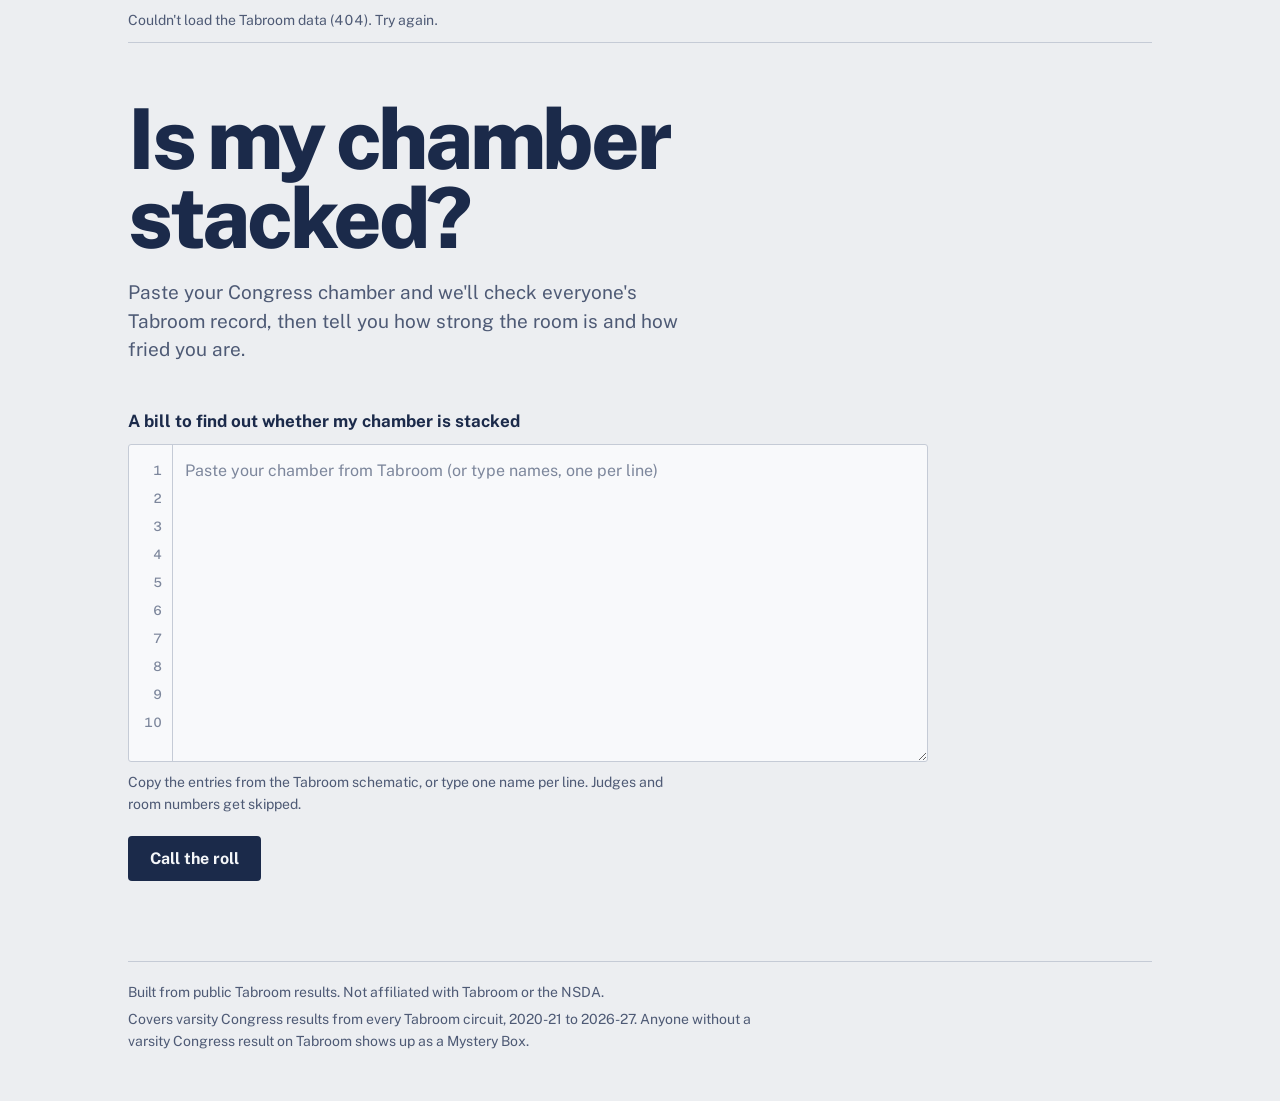
==== index.html @ e46652fd "Is My Chamber Stacked: static site + weekly Tabroom refresh Co-Authored-By: Claude Sonnet 5.5 <norep" ====
<!doctype html>
<html lang="en">
<head>
<meta charset="utf-8">
<meta name="viewport" content="width=device-width, initial-scale=1">
<title>Is My Chamber Stacked?</title>
<meta name="description" content="Paste a Congressional Debate chamber from Tabroom and see how strong the room is and how likely you are to break.">
<link rel="preconnect" href="https://fonts.googleapis.com">
<link rel="preconnect" href="https://fonts.gstatic.com" crossorigin>
<link href="https://fonts.googleapis.com/css2?family=Doto:wght@800&family=Public+Sans:ital,wght@0,400..800;1,400&display=swap" rel="stylesheet">
<style>
:root {
  color-scheme: light;
  --page: #ECEEF1;
  --ink: #1B2A4A;
  --ink-2: #4E5A75;
  --ink-3: #7D879C;
  --rule: #C5CBD6;
  --sheet: #F8F9FB;
  --chip: #FFFFFF;
  --btn: #1B2A4A;
  --btn-hover: #2B3E66;
  --btn-ink: #F4F6F9;
  --focus: #1F62D6;
  --board: #0E1A33;
  --board-row: #13224A;
  --board-ink: #E6EAF2;
  --board-ink-2: #9AA5BD;
  --brass: #B39256;
  --brass-hair: rgba(179, 146, 86, .24);
  --led: #F2F5FB;
  --led-ghost: #182648;
  --track: #1D2B4D;
  --red: #E5484D;
  --red-dim: #A8363B;
  --amber: #F0B429;
  --amber-dim: #A97E1E;
  --green: #2FB565;
  --green-dim: #1E7A45;
  --unlit: #3A4660;
  --d1: #F1DFCB; --d2: #E5C187; --d3: #C8913F; --d4: #93582A; --d5: #5B3418; --d6: #262120;
}
@media (prefers-color-scheme: dark) {
  :root:not([data-theme="light"]) {
    color-scheme: dark;
    --page: #121A2A; --ink: #ECEEF1; --ink-2: #A9B3C7; --ink-3: #6F7A92; --rule: #2A3550;
    --sheet: #18213A; --chip: #1A2440; --btn: #ECEEF1; --btn-hover: #FFFFFF; --btn-ink: #1B2A4A; --focus: #8FB4FF;
  }
}
:root[data-theme="dark"] {
  color-scheme: dark;
  --page: #121A2A; --ink: #ECEEF1; --ink-2: #A9B3C7; --ink-3: #6F7A92; --rule: #2A3550;
  --sheet: #18213A; --chip: #1A2440; --btn: #ECEEF1; --btn-hover: #FFFFFF; --btn-ink: #1B2A4A; --focus: #8FB4FF;
}

*, *::before, *::after { box-sizing: border-box; }
html { -webkit-text-size-adjust: 100%; }
body {
  margin: 0;
  background: var(--page);
  color: var(--ink);
  font: 400 1rem/1.55 "Public Sans", system-ui, -apple-system, "Segoe UI", sans-serif;
}
:focus-visible { outline: 3px solid var(--focus); outline-offset: 2px; }
.board :focus-visible, .readout :focus-visible { outline-color: #8FB4FF; }
.sr { position: absolute; width: 1px; height: 1px; overflow: hidden; clip-path: inset(50%); white-space: nowrap; }
[hidden] { display: none !important; }
p { margin: 0; }
.wrap { max-width: 68rem; margin: 0 auto; padding: 0 16px; }
@media (min-width: 48rem) { .wrap { padding: 0 2rem; } }

/* Data-coverage line */
.status { padding: .625rem 0; border-bottom: 1px solid var(--rule); font-size: .875rem; color: var(--ink-2); font-variant-numeric: tabular-nums; }
.linkbtn { font: inherit; color: inherit; background: none; border: 0; padding: 0; text-decoration: underline; text-underline-offset: .2em; text-decoration-thickness: 1px; cursor: pointer; }
.linkbtn:hover { text-decoration-thickness: 2px; }

/* Hero and bill draft */
h1 { font-size: clamp(2.75rem, 8.5vw, 5.25rem); font-weight: 800; letter-spacing: -.04em; line-height: .95; margin: 3.5rem 0 1.25rem; max-width: 11ch; }
.lede { font-size: 1.1875rem; line-height: 1.5; color: var(--ink-2); max-width: 46ch; }
.bill { margin-top: 2.75rem; max-width: 50rem; }
.bill-title { font-weight: 700; font-size: 1.0625rem; margin-bottom: .625rem; }
.draft { display: flex; background: var(--sheet); border: 1px solid var(--rule); border-radius: 3px; }
.draft:focus-within { outline: 3px solid var(--focus); outline-offset: 2px; }
.gutter { margin: 0; padding: .75rem .625rem .75rem .5rem; min-width: 2.75rem; text-align: right; border-right: 1px solid var(--rule); color: var(--ink-3); font: 500 .8125rem/1.75rem "Public Sans", system-ui, sans-serif; font-variant-numeric: tabular-nums; overflow: hidden; user-select: none; }
.draft textarea { flex: 1; min-width: 0; height: calc(10 * 1.75rem + 1.5rem + 12px); padding: .75rem; border: 0; background: transparent; color: inherit; font: 400 1rem/1.75rem "Public Sans", system-ui, sans-serif; resize: vertical; white-space: pre; overflow: auto; }
.draft textarea:focus { outline: none; }
.draft textarea::placeholder { color: var(--ink-3); }
.hint { font-size: .875rem; color: var(--ink-2); margin-top: .625rem; max-width: 62ch; }
.actions { display: flex; flex-wrap: wrap; align-items: center; gap: .75rem 1.25rem; margin-top: 1.25rem; }
.btn { font: 700 1rem/1.2 "Public Sans", system-ui, sans-serif; padding: .8125rem 1.375rem; border: 0; border-radius: 4px; background: var(--btn); color: var(--btn-ink); cursor: pointer; }
.btn:hover { background: var(--btn-hover); }
.btn[disabled] { opacity: .55; cursor: progress; }
.err { color: var(--red-dim); font-weight: 600; }
:root[data-theme="dark"] .err { color: #FF8F92; }
@media (prefers-color-scheme: dark) { :root:not([data-theme="light"]) .err { color: #FF8F92; } }

/* Sections */
.step { margin-top: 4.5rem; padding-top: 1.5rem; border-top: 1px solid var(--rule); }
h2 { font-size: clamp(1.625rem, 4vw, 2.125rem); font-weight: 800; letter-spacing: -.025em; line-height: 1.1; margin: 0 0 .5rem; }
h2:focus { outline: none; }
.sub { color: var(--ink-2); max-width: 62ch; }

/* Confirm step */
.seg { display: flex; flex-wrap: wrap; gap: .5rem; margin-top: 1.25rem; }
.seg-label { width: 100%; font-weight: 600; font-size: .9375rem; }
.seg button { font: 600 .9375rem/1.2 "Public Sans", system-ui, sans-serif; padding: .5rem .875rem; border: 1px solid var(--rule); border-radius: 2px; background: var(--chip); color: var(--ink); cursor: pointer; }
.seg button[aria-pressed="true"] { background: var(--ink); color: var(--page); border-color: var(--ink); }
.chips { list-style: none; padding: 0; margin: 1.25rem 0 0; display: flex; flex-wrap: wrap; gap: .5rem; }
.chip { display: inline-flex; align-items: center; gap: .375rem; max-width: 100%; padding: .1875rem .1875rem .1875rem .5rem; background: var(--chip); border: 1px solid var(--rule); border-radius: 3px; }
.chip.is-me { border-color: var(--ink); box-shadow: inset 0 0 0 1px var(--ink); }
.chip input[type="radio"] { margin: 0; width: 1rem; height: 1rem; accent-color: var(--ink); cursor: pointer; }
.chip-name { font: 600 .9375rem/1.3 "Public Sans", system-ui, sans-serif; color: inherit; background: none; border: 0; padding: .25rem .125rem; cursor: text; text-align: left; overflow-wrap: anywhere; }
.chip-name:hover { text-decoration: underline; text-decoration-style: dotted; text-underline-offset: .2em; }
.chip-edit { font: 600 .9375rem/1.3 "Public Sans", system-ui, sans-serif; width: 13rem; max-width: 60vw; padding: .1875rem .375rem; border: 1px solid var(--ink); border-radius: 2px; background: var(--sheet); color: var(--ink); }
.chip-school { font-size: .8125rem; color: var(--ink-2); overflow-wrap: anywhere; }
.chip-x { flex: none; width: 1.75rem; height: 1.75rem; border: 0; border-radius: 2px; background: none; color: var(--ink-2); font: 400 1.25rem/1 "Public Sans", system-ui, sans-serif; cursor: pointer; }
.chip-x:hover { background: var(--page); color: var(--ink); }
.tag { display: inline-block; font-size: .6875rem; font-weight: 700; line-height: 1.3; padding: .0625rem .3125rem; border: 1px solid currentColor; border-radius: 2px; white-space: nowrap; vertical-align: .1em; }
.tag-me { background: var(--ink); color: var(--page); border-color: var(--ink); }
.add { display: flex; flex-wrap: wrap; gap: .5rem; margin-top: 1rem; align-items: center; }
.add input, .adv input { font: 400 1rem/1.3 "Public Sans", system-ui, sans-serif; padding: .5rem .625rem; border: 1px solid var(--rule); border-radius: 2px; background: var(--chip); color: var(--ink); }
.add input { width: 16rem; max-width: 100%; }
.add button { font: 600 .9375rem/1.2 "Public Sans", system-ui, sans-serif; padding: .5625rem .875rem; border: 1px solid var(--ink); border-radius: 2px; background: none; color: var(--ink); cursor: pointer; }
.ignored { margin-top: 1rem; font-size: .875rem; color: var(--ink-2); }
.ignored summary { cursor: pointer; }
.ignored ul { margin: .5rem 0 0; padding-left: 1.25rem; }
.ignored li { font-variant-numeric: tabular-nums; }
.adv { display: flex; flex-wrap: wrap; align-items: center; gap: .5rem .75rem; margin-top: 1.5rem; font-weight: 600; }
.adv input { width: 5rem; font-variant-numeric: tabular-nums; }
.adv small { font-weight: 400; color: var(--ink-2); font-size: .875rem; }

/* Report */
.rsec { margin-top: 3.5rem; }
.rsec:first-of-type { margin-top: 2rem; }

/* The vote board */
.board { margin-top: 1rem; background: var(--board); color: var(--board-ink); border: 1px solid var(--brass); border-radius: 4px; overflow: hidden; }
.board-top { display: grid; grid-template-columns: auto minmax(0, 1fr) auto; gap: 1.5rem 2.5rem; align-items: start; padding: 1.75rem 1.75rem 0; }
.led { display: inline-grid; font-family: "Doto", ui-monospace, monospace; font-weight: 800; line-height: .82; color: var(--led); font-variant-numeric: tabular-nums; }
.led::before, .led > span { grid-area: 1 / 1; text-align: right; }
.led::before { content: attr(data-ghost); color: var(--led-ghost); }
.led-xl { font-size: clamp(5rem, 13vw, 8rem); }
.led-cap { margin-top: .75rem; font-size: .8125rem; color: var(--board-ink-2); }
.verdict-line { font-size: 1.125rem; color: var(--board-ink-2); padding-top: .5rem; }
.verdict-label { display: flex; align-items: center; gap: .625rem; font-size: clamp(2rem, 5vw, 2.75rem); font-weight: 800; letter-spacing: -.03em; line-height: 1.05; margin-top: .25rem; }
.verdict-label .light { width: 1rem; height: 1rem; }
.blurb { margin-top: .5rem; font-size: 1.0625rem; max-width: 40ch; }
.tally { margin: 0; display: grid; grid-template-columns: auto auto; gap: .375rem 1.25rem; align-items: baseline; padding: .875rem 1.125rem; border: 1px solid var(--brass-hair); border-radius: 2px; }
.tally div { display: contents; }
.tally dt { display: flex; align-items: center; gap: .5rem; font-size: .875rem; color: var(--board-ink-2); white-space: nowrap; }
.tally dd { margin: 0; font-family: "Doto", ui-monospace, monospace; font-weight: 800; font-size: 1.75rem; line-height: 1; text-align: right; color: var(--led); }
.mix { padding: 1.75rem 1.75rem 1.25rem; }
.tierbar { display: flex; gap: 2px; height: .875rem; }
.tierbar i { display: block; min-width: 4px; }
.legend { list-style: none; display: flex; flex-wrap: wrap; gap: .375rem 1.25rem; margin: .75rem 0 0; padding: 0; font-size: .875rem; color: var(--board-ink-2); }
.legend li { display: flex; align-items: center; gap: .4375rem; }
.legend i { width: .625rem; height: .625rem; flex: none; }
.legend b { color: var(--board-ink); font-weight: 700; font-variant-numeric: tabular-nums; }
.found { margin-top: 1rem; font-weight: 600; }
.found span { font-weight: 400; color: var(--board-ink-2); }
.roster { list-style: none; margin: 0; padding: 0; border-top: 1px solid var(--brass); }
.row, .roster-head { display: grid; grid-template-columns: .75rem minmax(0, 1fr) 7.5rem 8.5rem 10.5rem; gap: .25rem 1rem; align-items: center; padding: .5625rem 1.75rem; }
.roster-head { font-size: .75rem; color: var(--board-ink-2); padding-top: .625rem; padding-bottom: .375rem; }
.row { border-top: 1px solid var(--brass-hair); }
.row.is-me { background: var(--board-row); }
.vote { font-size: .875rem; color: var(--board-ink-2); white-space: nowrap; }
.who { min-width: 0; display: flex; flex-wrap: wrap; align-items: baseline; gap: 0 .75rem; }
.nm { font-weight: 650; overflow-wrap: anywhere; }
.sch { font-size: .8125rem; color: var(--board-ink-2); overflow-wrap: anywhere; }
.tier { font-size: .875rem; }
.rate { display: flex; align-items: center; gap: .625rem; }
.bar { flex: 1; height: .375rem; background: var(--track); }
.bar i { display: block; height: 100%; background: var(--board-ink); }
.rate .num { width: 1.75rem; text-align: right; font-weight: 700; font-variant-numeric: tabular-nums; }
.board-note { padding: .875rem 1.75rem; border-top: 1px solid var(--brass-hair); font-size: .875rem; color: var(--board-ink-2); }

.light { display: inline-block; flex: none; width: .75rem; height: .75rem; border-radius: 50%; background: var(--c, var(--unlit)); }
.light[data-l="red"] { --c: var(--red); }
.light[data-l="amber"] { --c: var(--amber); }
.light[data-l="green"] { --c: var(--green); }
.light[data-l="unlit"] { --c: var(--unlit); }
.light[data-l="me"] { background: transparent; box-shadow: inset 0 0 0 2px currentColor; }
.board .light:not([data-l="me"]):not([data-l="unlit"]) { box-shadow: 0 0 .5rem color-mix(in srgb, var(--c) 55%, transparent); }
.roster .light:not([data-l="me"]) { animation: switch-on 140ms linear both; animation-delay: calc(var(--i) * 40ms); }
@keyframes switch-on {
  0%, 50% { background: var(--unlit); box-shadow: none; }
  100% { background: var(--c); }
}
@media (prefers-reduced-motion: reduce) { .roster .light:not([data-l="me"]) { animation: none; } }

@media (max-width: 47.99rem) {
  .board-top { grid-template-columns: auto minmax(0, 1fr); padding: 1.25rem 1.25rem 0; gap: 1.25rem 1.5rem; }
  .tally { grid-column: 1 / -1; grid-template-columns: repeat(4, auto); justify-content: start; gap: .25rem 1rem; }
  .tally div { display: flex; flex-direction: column-reverse; gap: .375rem; }
  .tally dd { text-align: left; }
  .mix { padding: 1.5rem 1.25rem 1rem; }
  .roster-head { display: none; }
  .row { grid-template-columns: .75rem minmax(0, 1fr) auto; grid-template-areas: "l who rate" ". meta meta"; padding: .625rem 1.25rem; gap: .125rem .75rem; }
  .row > .light { grid-area: l; align-self: start; margin-top: .4rem; }
  .row .who { grid-area: who; }
  .row .rate { grid-area: rate; align-self: start; width: 5.25rem; gap: .5rem; padding-top: .125rem; }
  .row .meta { grid-area: meta; display: flex; flex-wrap: wrap; gap: 0 1rem; }
  .board-note { padding: .875rem 1.25rem; }
}
@media (min-width: 48rem) { .row .meta { display: contents; } }
@media (max-width: 30rem) {
  .board-top { grid-template-columns: 1fr; }
  .tally { grid-template-columns: repeat(2, auto); gap: .75rem 1.5rem; }
  .verdict-line { padding-top: 0; }
}

/* How fried */
.fried-top { display: flex; flex-wrap: wrap; gap: 1.25rem 2rem; align-items: center; margin-top: 1rem; }
.readout { background: var(--board); color: var(--board-ink); border: 1px solid var(--brass); border-radius: 4px; padding: 1.125rem 1.5rem 1rem; }
.led-lg { font-size: 5.5rem; }
.fried-label { font-size: clamp(1.75rem, 4.5vw, 2.5rem); font-weight: 800; letter-spacing: -.03em; line-height: 1.05; }
.fried-blurb { margin-top: .375rem; font-size: 1.0625rem; color: var(--ink-2); max-width: 40ch; }
.doneness { list-style: none; display: grid; grid-template-columns: repeat(6, minmax(0, 1fr)); gap: 3px; padding: 0; margin: 2rem 0 0; max-width: 50rem; }
.doneness li { font-size: .8125rem; line-height: 1.25; color: var(--ink-2); }
.doneness li::before { content: ""; display: block; height: 1.25rem; margin-bottom: .5rem; background: var(--d); border-radius: 1px; box-shadow: inset 0 0 0 1px rgba(128, 128, 128, .28); }
.doneness li[aria-current] { color: var(--ink); font-weight: 750; }
.doneness li[aria-current]::before { outline: 3px solid var(--ink); outline-offset: 2px; }
.here { display: block; font-weight: 400; font-size: .75rem; color: var(--ink-2); }
.figs { display: flex; flex-wrap: wrap; gap: 1.25rem 3.5rem; margin: 2rem 0 0; }
.figs dt { font-size: .875rem; color: var(--ink-2); }
.figs dd { margin: .125rem 0 0; font-size: 2.5rem; font-weight: 800; letter-spacing: -.03em; line-height: 1; font-variant-numeric: tabular-nums; }
.figs dd small { font-size: 1rem; font-weight: 600; letter-spacing: 0; color: var(--ink-2); }
.my-rating { margin-top: 1.5rem; max-width: 62ch; }
.my-rating strong { font-variant-numeric: tabular-nums; }
.levels { border: 0; padding: 0; margin: 1rem 0 0; display: flex; flex-wrap: wrap; gap: .5rem; }
.levels legend { padding: 0; margin-bottom: .5rem; font-weight: 600; font-size: .9375rem; }
.levels label { position: relative; }
.levels input { position: absolute; opacity: 0; inset: 0; margin: 0; cursor: pointer; }
.levels span { display: block; padding: .4375rem .875rem; border: 1px solid var(--rule); border-radius: 2px; background: var(--chip); font-weight: 600; font-size: .9375rem; }
.levels small { font-weight: 400; color: var(--ink-2); font-variant-numeric: tabular-nums; }
.levels input:checked + span { background: var(--ink); color: var(--page); border-color: var(--ink); }
.levels input:checked + span small { color: inherit; }
.levels input:focus-visible + span { outline: 3px solid var(--focus); outline-offset: 2px; }
.prompt { margin-top: 1rem; padding: 1rem 1.125rem; border: 1px dashed var(--ink-3); border-radius: 2px; max-width: 62ch; }

/* Individual highlights: ledger */
.ledger { margin-top: 1.25rem; border-top: 2px solid var(--ink); }
.entry { display: grid; grid-template-columns: 15rem minmax(0, 1fr); gap: .75rem 2.5rem; padding: 1.5rem 0; border-bottom: 1px solid var(--rule); }
.entry h3 { font-size: 1.3125rem; font-weight: 750; letter-spacing: -.015em; line-height: 1.2; margin: 0; overflow-wrap: anywhere; }
.entry-side .school { font-size: .875rem; color: var(--ink-2); margin-top: .125rem; overflow-wrap: anywhere; }
.entry-vote { display: flex; align-items: center; gap: .5rem; margin-top: .75rem; font-size: .875rem; font-weight: 600; }
.score { margin-top: .5rem; font-size: 2.75rem; font-weight: 800; letter-spacing: -.04em; line-height: 1; font-variant-numeric: tabular-nums; }
.score small { font-size: .875rem; font-weight: 500; letter-spacing: 0; color: var(--ink-2); }
.entry-main > * + * { margin-top: .875rem; }
.entry-tier { font-size: 1.0625rem; max-width: 62ch; }
.note { font-size: .875rem; color: var(--ink-2); max-width: 62ch; }
.results { list-style: none; margin-bottom: 0; padding: 0; border-left: 2px solid var(--rule); }
.results li { display: flex; flex-wrap: wrap; align-items: baseline; gap: .125rem .625rem; padding: .1875rem 0 .1875rem .875rem; }
.results .res { font-weight: 600; }
.results .lvl { font-size: .8125rem; color: var(--ink-2); }
.badges { list-style: none; display: flex; flex-wrap: wrap; gap: .375rem; padding: 0; margin-bottom: 0; }
.badges li { font-size: .8125rem; font-weight: 650; padding: .125rem .5rem; border: 1px solid var(--ink); border-radius: 2px; }
.stats { display: flex; flex-wrap: wrap; gap: .5rem 1.75rem; margin-bottom: 0; }
.stats dt { font-size: .75rem; color: var(--ink-2); }
.stats dd { margin: 0; font-weight: 700; font-variant-numeric: tabular-nums; }
.dots { display: inline-flex; gap: 3px; vertical-align: middle; }
.dots i { width: .5rem; height: .5rem; border: 1px solid var(--ink); }
.dots i.on { background: var(--ink); }
.schools { font-size: .8125rem; color: var(--ink-2); max-width: 70ch; overflow-wrap: anywhere; }
.fix { display: flex; flex-wrap: wrap; gap: .5rem 1.25rem; align-items: center; font-size: .875rem; }
.fix select { font: 400 .875rem/1.3 "Public Sans", system-ui, sans-serif; padding: .375rem .5rem; border: 1px solid var(--ink-3); border-radius: 2px; background: var(--chip); color: var(--ink); max-width: 100%; }
.fix label { display: flex; flex-wrap: wrap; gap: .375rem .625rem; align-items: center; font-weight: 600; max-width: 100%; }
.myst { list-style: none; padding: 0; margin-bottom: 0; }
.myst li { display: flex; flex-wrap: wrap; align-items: baseline; gap: .25rem 1rem; padding: .5rem 0; border-top: 1px solid var(--rule); }
.myst li:first-child { border-top: 0; padding-top: 0; }
.myst .nm { min-width: 11rem; }
.dym { display: flex; flex-wrap: wrap; align-items: baseline; gap: .375rem .5rem; font-size: .875rem; color: var(--ink-2); }
.sugg { font: 600 .875rem/1.2 "Public Sans", system-ui, sans-serif; padding: .3125rem .625rem; border: 1px solid var(--ink); border-radius: 2px; background: var(--chip); color: var(--ink); cursor: pointer; }
.sugg:hover { background: var(--ink); color: var(--page); }
@media (max-width: 44rem) {
  .entry { grid-template-columns: minmax(0, 1fr); }
  .entry-side { display: grid; grid-template-columns: minmax(0, 1fr) auto; column-gap: 1rem; }
  .entry-side .score { grid-column: 2; grid-row: 1 / span 3; margin-top: 0; text-align: right; }
  .entry-side .score small { display: block; }
}

footer { margin: 5rem 0 3rem; padding-top: 1.25rem; border-top: 1px solid var(--rule); font-size: .875rem; color: var(--ink-2); }
footer p { max-width: 70ch; }
footer p + p { margin-top: .375rem; }
</style>
</head>
<body>
<div class="wrap">
  <p class="status" id="status">Loading Tabroom data…</p>

  <main>
    <h1>Is my chamber stacked?</h1>
    <p class="lede">Paste your Congress chamber and we'll check everyone's Tabroom record, then tell you how strong the room is and how fried you are.</p>

    <form class="bill" id="paste-form">
      <p class="bill-title" id="bill-title">A bill to find out whether my chamber is stacked</p>
      <div class="draft">
        <pre class="gutter" id="gutter" aria-hidden="true"></pre>
        <textarea id="paste" wrap="off" spellcheck="false" autocomplete="off" aria-label="Chamber list" aria-describedby="paste-hint paste-err" placeholder="Paste your chamber from Tabroom (or type names, one per line)"></textarea>
      </div>
      <p class="hint" id="paste-hint">Copy the entries from the Tabroom schematic, or type one name per line. Judges and room numbers get skipped.</p>
      <div class="actions">
        <button class="btn" id="roll">Call the roll</button>
        <p class="err" id="paste-err" role="alert"></p>
      </div>
    </form>

    <section class="step" id="confirm" hidden aria-labelledby="confirm-h">
      <h2 id="confirm-h" tabindex="-1">Who's in the chamber</h2>
      <p class="sub">Click a name to fix it. Use the circle to mark yourself, so we can tell you how fried you are.</p>
      <div class="seg" id="chamber-pick" role="group" aria-labelledby="chamber-pick-l" hidden></div>
      <ul class="chips" id="chips"></ul>
      <form class="add" id="add-form">
        <label class="sr" for="add-name">Add a name</label>
        <input id="add-name" placeholder="Add a name" autocomplete="off">
        <button type="submit">Add</button>
      </form>
      <details class="ignored" id="ignored" hidden><summary></summary><ul></ul></details>
      <label class="adv">Spots that break <input type="number" id="adv" min="1" step="1" inputmode="numeric"> <small id="adv-note"></small></label>
      <div class="actions">
        <button type="button" class="btn" id="run">Run the numbers</button>
        <p class="err" id="run-err" role="alert"></p>
      </div>
    </section>

    <div id="report" hidden>
      <section class="rsec" aria-labelledby="rate-h">
        <h2 id="rate-h" tabindex="-1">Chamber rating</h2>
        <div class="board" id="board"></div>
      </section>
      <section class="rsec" aria-labelledby="fried-h">
        <h2 id="fried-h">How fried you are</h2>
        <div id="fried"></div>
      </section>
      <section class="rsec" aria-labelledby="hl-h">
        <h2 id="hl-h">Individual highlights</h2>
        <p class="sub">Everyone we found on Tabroom, most dangerous first.</p>
        <div class="ledger" id="ledger"></div>
      </section>
    </div>
  </main>

  <footer>
    <p>Built from public Tabroom results. Not affiliated with Tabroom or the NSDA.</p>
    <p id="coverage">Covers varsity Congress results from every Tabroom circuit, 2020-21 to 2026-27. Anyone without a varsity Congress result on Tabroom shows up as a Mystery Box.</p>
  </footer>
</div>

<script>
const $ = s => document.querySelector(s);
const esc = s => String(s ?? "").replace(/[&<>"']/g, c => ({ "&": "&amp;", "<": "&lt;", ">": "&gt;", '"': "&quot;", "'": "&#39;" }[c]));
const clamp = (x, a, b) => Math.min(b, Math.max(a, x));

const CHAMBER_BLURB = {
  "Open Season": "Bring a snack. This one's yours to lose.",
  "Manageable": "A few real names. Mostly vibes.",
  "Spicy": "Some people in here have actually read the docket.",
  "Stacked": "A semis chamber wearing a prelim costume.",
  "Group of Death": "Who scheduled this. Seriously.",
};
const TIER_BLURB = {
  "Final Boss": "Trophy shelf needs a second shelf.",
  "TOC-Bound": "Already looking at Lexington hotels.",
  "Bid Hunter": "One bid down, hungry for two.",
  "Circuit Regular": "Knows the circuit. Knows the drills.",
  "Local Menace": "Undefeated in their zip code.",
  "Free Real Estate": "Tabroom has receipts, and they're not scary.",
  "Mystery Box": "No Tabroom trail. Freshman or sleeper agent.",
};
const TIER_COLOR = {
  "Final Boss": "--red", "TOC-Bound": "--red-dim", "Bid Hunter": "--amber", "Circuit Regular": "--amber-dim",
  "Local Menace": "--green-dim", "Free Real Estate": "--green", "Mystery Box": "--unlit",
};
const FRIED = [
  ["Raw", "You're the problem in this room."],
  ["Lightly Toasted", "Speak early, speak often."],
  ["Golden Brown", "Very breakable. Bring your best authorship."],
  ["Crispy", "You'll need a PO-level session."],
  ["Deep Fried", "Pray for a friendly parli."],
  ["Charcoal", "Character-building chamber."],
];
const LEVELS = [["Novice", 5], ["Local", 18], ["Circuit", 35], ["Bid", 50], ["TOC", 70]];
const LIGHT = { "Problem": "red", "Coin flip": "amber", "You've got this": "green" };
const SOURCE = {
  history: "from your Tabroom history",
  override: "from the level you picked",
  assumed: "assumed, because we couldn't find you on Tabroom",
};

const S = { text: "", chambers: [], ignored: [], ci: 0, entries: [], me: null, advTouched: false, meRating: null, editing: null, report: null };

/* Static data written by `python3 app.py --export site` */
const loaded = new Map();
function load(path) {
  if (!loaded.has(path)) {
    loaded.set(path, fetch(path)
      .then(r => { if (!r.ok) throw new Error(`Couldn't load the Tabroom data (${r.status}). Try again.`); return r.json(); },
            () => { throw new Error("Couldn't load the Tabroom data. Check your connection and try again."); })
      .catch(e => { loaded.delete(path); throw e; }));
  }
  return loaded.get(path);
}
let known = null;
async function loadNames() {
  const names = await load("data/names.json");
  known ||= new Set(names.map(r => r[0]));
  return names;
}

function nameKey(s) {
  return s.normalize("NFKD").replace(/\p{Mn}/gu, "").toLowerCase()
    .replace(/[-\u2010–—_.]/g, " ").replace(/['\u2019]/g, "").trim().split(/\s+/).join(" ");
}
function shardOf(key) {
  let h = 2166136261;
  for (const b of new TextEncoder().encode(key)) h = Math.imul(h ^ b, 16777619) >>> 0;
  return (h & 255).toString(16).padStart(2, "0");
}
const own = (o, k) => o && Object.hasOwn(o, k) ? o[k] : undefined;
const shard = key => load(`data/p/${shardOf(key)}.json`);
const people = async key => own((await shard(key)).n, key) || [];

/* Paste parsing (port of app.py parse_paste) */
const PARTICLES = new Set(["de", "del", "della", "di", "da", "dos", "das", "du", "van", "von", "der", "den", "la", "le", "bin", "ibn", "al", "el", "y"]);
const NOISE = /^(ch\.?|chamber|location|judges?|entries|session\b.*|start time.*|rooms with.*|judges with gavels.*|.*\bround \d+$|chamber \d+|room\b.*)$/i;
const ROOM = /^[A-Z]{1,5}[ -]?\d{1,4}[A-Z]?$/;
const SCHOOL_CODE = /^[A-Z]{2,4}$/;
const PO = /\s*(?:[-–—]\s*)?(?:\(\s*PO\s*\)|\bP\.?O\.?\b|presiding officer)\s*/gi;
const words = s => s.split(/\s+/).filter(Boolean);

function splitRun(tokens, dict) {
  const n = tokens.length;
  const solve = sortedRun => {
    const memo = new Map();
    const best = (i, prev) => {
      if (i === n) return [0, []];
      const mk = `${i}|${prev}`;
      if (memo.has(mk)) return memo.get(mk);
      let out = null;
      for (const [k, base] of [[2, 0], [3, 3], [1, 8], [4, 9]]) {
        if (i + k > n) continue;
        const name = tokens.slice(i, i + k).join(" "), key = nameKey(name);
        let cost = base - (dict.has(key) ? 10 : 0);
        if (k >= 2 && PARTICLES.has(tokens[i + k - 1].toLowerCase())) cost += 6;
        if (k === 3 && PARTICLES.has(tokens[i + 1].toLowerCase())) cost -= 2;
        if (sortedRun && key < prev) cost += 7;
        const sub = best(i + k, key);
        if (!out || cost + sub[0] < out[0]) out = [cost + sub[0], [name, ...sub[1]]];
      }
      memo.set(mk, out);
      return out;
    };
    return best(0, "")[1];
  };
  if (!n) return [];
  const names = solve(true), keys = names.map(nameKey);
  return keys.slice(1).filter((b, j) => keys[j] <= b).length >= 0.85 * (keys.length - 1) ? names : solve(false);
}

function parseItem(raw) {
  let s = raw.replace(/^\s*(?:\d{1,3}[.)]|[-*•·])\s+/, "").trim(), school = null, code = null, m;
  const po = s.search(PO) >= 0;
  s = s.replace(PO, " ").replace(/^[ -]+|[ -]+$/g, "");
  if ((m = s.match(/^(.*?)\s*\((.+)\)\s*$/)) || (m = s.match(/^(.*?)\s+[-–—|]\s+(.+)$/))) [, s, school] = m;
  else if ((m = s.match(/^([^,\s]+),\s*([^,\s]+)$/))) s = `${m[2]} ${m[1]}`;
  let toks = words(s);
  if (toks.length >= 3 && SCHOOL_CODE.test(toks[0])) [code, ...toks] = toks;
  if (!toks.length || toks.length > 5 || !/\p{L}/u.test(s)) return null;
  return { name: toks.join(" "), school, school_code: code, po };
}

function parsePaste(text, dict) {
  text = text.normalize("NFKC").replace(/\u00a0/g, " ").replace(/\u200b/g, "");
  const lines = text.split(/\r\n|[\n\r\v\f\x1c-\x1e\x85\u2028\u2029]/).map(l => l.trimEnd());
  const isRun = c => words(c).length >= 5 && !/[,()|–—]|\s-\s/.test(c);
  const schematic = lines.some(ln => ln.split("\t").some(c => isRun(c.trim())));
  const chambers = [], ignored = [];
  let cur = [];
  for (const ln of lines) {
    let cells = ln.split("\t").map(c => c.trim());
    if (/^\d{1,3}$/.test(cells[0]) && (cells.length > 1 || schematic)) {
      if (cur.length) chambers.push(cur);
      cur = [];
      cells = cells.slice(1);
    }
    if (!schematic && cells.length === 2 && cells[1] && !ROOM.test(cells[1])) cells = [`${cells[0]} (${cells[1]})`];
    for (const c of cells) {
      if (!c || NOISE.test(c) || ROOM.test(c)) continue;
      if (schematic && isRun(c)) {
        const toks = words(c);
        const parts = toks.filter(t => SCHOOL_CODE.test(t)).length >= 2 && SCHOOL_CODE.test(toks[0])
          ? c.split(/\s(?=[A-Z]{2,4}\s)/) : splitRun(toks, dict);
        cur.push(...parts.map(parseItem).filter(Boolean));
      } else if (schematic) ignored.push(c);
      else for (const piece of c.split(",").length > 2 ? c.split(",") : [c]) {
        const e = parseItem(piece);
        if (e) cur.push(e);
        else if (piece.trim()) ignored.push(piece.trim());
      }
    }
  }
  if (cur.length) chambers.push(cur);
  const seen = new Set();
  const out = chambers.map(ch => ch.filter(e => { const k = nameKey(e.name); return !seen.has(k) && seen.add(k); }));
  return { chambers: out.filter(c => c.length), ignored: ignored.slice(0, 50) };
}

/* Matching (port of app.py match_entry) */
const SCHOOL_STOP = new Set(["the", "high", "school", "hs", "sr", "senior", "of", "and", "at", "upper", "secondary", "prep", "preparatory", "academy", "college", "h", "s"]);
const schoolTokens = s => new Set(words(nameKey(s)).filter(t => !SCHOOL_STOP.has(t)));
const overlap = (a, b) => a.size && b.size ? [...a].filter(t => b.has(t)).length / Math.min(a.size, b.size) : 0;
const bestOverlap = (school, p) => Math.max(0, ...(p.schools || []).map(x => overlap(schoolTokens(school), schoolTokens(x))));
const recency = p => [p.last, p.n];
const cmp = (a, b) => { for (let i = 0; i < a.length; i++) if (a[i] !== b[i]) return a[i] > b[i] ? 1 : -1; return 0; };
const maxBy = (xs, f) => xs.reduce((m, x) => cmp(f(x), f(m)) > 0 ? x : m);

function ratio(a, b) {
  const m = (a0, a1, b0, b1) => {
    let bi = 0, bj = 0, bk = 0;
    for (let i = a0; i < a1; i++) for (let j = b0; j < b1; j++) {
      let k = 0;
      while (i + k < a1 && j + k < b1 && a[i + k] === b[j + k]) k++;
      if (k > bk) [bi, bj, bk] = [i, j, k];
    }
    return bk && bk + m(a0, bi, b0, bj) + m(bi + bk, a1, bj + bk, b1);
  };
  return 2 * m(0, a.length, 0, b.length) / (a.length + b.length);
}

// ponytail: linear scan of every name (difflib.get_close_matches, cutoff .85); bucket by length if names.json gets huge
function closeMatches(word, names) {
  const need = new Map();
  for (const c of word) need.set(c, (need.get(c) || 0) + 1);
  const hits = [];
  for (const [x] of names) {
    const total = x.length + word.length;
    if (2 * Math.min(x.length, word.length) / total < 0.85) continue;
    const used = new Map();
    let common = 0;
    for (const c of x) if ((used.get(c) || 0) < (need.get(c) || 0)) { used.set(c, (used.get(c) || 0) + 1); common++; }
    if (2 * common / total < 0.85) continue;
    const r = ratio(x, word);
    if (r >= 0.85) hits.push([r, x]);
  }
  return hits.sort((p, q) => q[0] - p[0] || (q[1] > p[1] ? 1 : -1)).slice(0, 4).map(h => h[1]);
}

async function matchEntry(e) {
  const key = nameKey(e.name), school = e.school || null, forced = e.pid;
  const out = { match: "none", pid: null, ambiguous: false, school_mismatch: false, candidates: [], suggestions: [] };
  let ps = [], how = "none", person = null;
  if (forced !== "none") {
    ps = await people(key);
    how = "exact";
    const toks = key.split(" ");
    if (!ps.length && toks.length >= 2) {
      const fk = `${toks[0]} ${toks.at(-1)}`, s = await shard(fk);
      const keys = [...new Set([...(own(s.n, fk) ? [fk] : []), ...(own(s.fl, fk) || [])])].filter(k => k !== key).sort();
      ps = (await Promise.all(keys.map(people))).flat();
      how = "first-last";
    }
  }
  out.candidates = ps.map(p => ({ pid: p.pid, school: p.school || "", n: p.n, last: p.last }));
  if (forced && forced !== "none") person = (await people(forced.slice(0, forced.lastIndexOf("#")))).find(p => p.pid === forced) || null;
  if (person) Object.assign(out, { match: ps.some(p => p.pid === forced) ? how : "picked", pid: forced });
  else if (ps.length) {
    if (school) {
      person = maxBy(ps, p => [bestOverlap(school, p), ...recency(p)]);
      out.school_mismatch = bestOverlap(school, person) < 0.5;
    } else {
      person = maxBy(ps, recency);
      out.ambiguous = ps.length > 1;
    }
    Object.assign(out, { match: how, pid: person.pid });
  }
  if (!out.pid && key) {
    const names = await loadNames();
    for (const k of closeMatches(key, names).filter(k => k !== key).slice(0, 3)) {
      const ks = await people(k);
      if (!ks.length) continue;
      const p = maxBy(ks, recency);
      out.suggestions.push({ pid: p.pid, name: p.name, school: p.school || "" });
    }
  }
  return [out, person];
}

/* Chamber math (port of app.py api_report) */
const UNKNOWN_R = 15, SD_KNOWN = 15, SD_UNKNOWN = 22, SIMS = 5000, SEED = 7, P_FLOOR = 0.03, P_CEIL = 0.95;
const TIER_ORDER = ["Final Boss", "TOC-Bound", "Bid Hunter", "Circuit Regular", "Local Menace", "Free Real Estate", "Mystery Box"];
const advancing = n => clamp(Math.round(n / 3), 3, 6);
const mean = xs => xs.reduce((a, b) => a + b, 0) / xs.length;

function chamberStrength(ratings, adv) {
  const rs = ratings.map(r => r ?? UNKNOWN_R).sort((a, b) => b - a);
  if (!rs.length) return 0;
  const top = rs.slice(0, adv), rest = rs.slice(adv);
  return 0.75 * mean(top) + 0.25 * mean(rest.length ? rest : top);
}

function mulberry32(a) {
  return () => {
    a = a + 0x6D2B79F5 | 0;
    let t = Math.imul(a ^ a >>> 15, 1 | a);
    t = t + Math.imul(t ^ t >>> 7, 61 | t) ^ t;
    return ((t ^ t >>> 14) >>> 0) / 4294967296;
  };
}

function simulate(mu, sd, others, adv) {
  const rand = mulberry32(SEED);
  const gauss = (m, s) => m + s * Math.sqrt(-2 * Math.log(1 - rand())) * Math.cos(2 * Math.PI * rand());
  const field = others.map(r => r == null ? [UNKNOWN_R, SD_UNKNOWN] : [r, SD_KNOWN]);
  let hits = 0, total = 0;
  for (let s = 0; s < SIMS; s++) {
    const x = gauss(mu, sd);
    let ahead = 0;
    for (const [m, d] of field) ahead += gauss(m, d) > x;
    hits += ahead < adv;
    total += ahead;
  }
  return [clamp(hits / SIMS, P_FLOOR, P_CEIL), 1 + total / SIMS];
}

const friedLabel = f => [[95, "Charcoal"], [85, "Deep Fried"], [70, "Crispy"], [50, "Golden Brown"], [25, "Lightly Toasted"], [0, "Raw"]].find(([c]) => f >= c)[1];
const threatVs = (r, rMe) => (d => d > 15 ? "Problem" : d >= -15 ? "Coin flip" : "You've got this")((r ?? UNKNOWN_R) - rMe);
function chamberLabel(s, [t1, t2, t3, t4]) {
  return s < t1 ? "Open Season" : s < t2 ? "Manageable" : s < t3 ? "Spicy" : s < t4 ? "Stacked" : "Group of Death";
}

async function buildReport(advIn) {
  const meta = await load("data/meta.json");
  const entries = S.entries.map(e => ({ ...e, name: words(e.name).join(" ").slice(0, 80) }));
  const matched = await Promise.all(entries.map(matchEntry));
  const rows = entries.map((e, i) => {
    const [m, p] = matched[i];
    return {
      i, name: e.name, school: e.school || p?.school || null, po: !!e.po, is_me: false, matched_name: p?.name ?? null,
      schools: p?.schools || [], ...m, rating: p ? p.rating : null, tier: p?.tier || "Mystery Box", confidence: p?.confidence || 0,
      threat: null, badges: p?.badges || [], bids: p?.bids || {}, stats: p?.stats || {}, top: p?.top || [],
    };
  });
  const n = rows.length, adv = advIn >= 1 ? advIn : advancing(n), me = S.me;
  const others = rows.filter(r => r.i !== me).map(r => r.rating);
  const strength = chamberStrength(others, adv);
  const found = rows.filter(r => r.rating != null).length;
  let meBlock = null;
  if (me != null) {
    const mine = rows[me];
    const [rMe, sd, source] = S.meRating != null ? [S.meRating, SD_KNOWN, "override"]
      : mine.rating != null ? [mine.rating, SD_KNOWN, "history"] : [UNKNOWN_R, SD_UNKNOWN, "assumed"];
    const [pBreak, avgFinish] = simulate(rMe, sd, others, adv);
    const fried = Math.round(100 * (1 - pBreak));
    meBlock = { i: me, name: mine.name, rating: rMe, source, p_break: pBreak, fried, label: friedLabel(fried), avg_finish: avgFinish };
    mine.is_me = true;
    for (const r of rows) if (r.i !== me) r.threat = threatVs(r.rating, rMe);
  }
  rows.sort((a, b) => (b.rating ?? UNKNOWN_R) - (a.rating ?? UNKNOWN_R) || (a.name < b.name ? -1 : a.name > b.name ? 1 : 0));
  return {
    chamber: { n, adv, strength, label: chamberLabel(strength, meta.chamber_thresholds), known: found, unknown: n - found,
               tiers: Object.fromEntries(TIER_ORDER.map(t => [t, rows.filter(r => r.tier === t).length])) },
    me: meBlock, competitors: rows,
  };
}

/* Coverage line */
load("data/meta.json").then(m => {
  for (const [raw, k] of m.key_tests || []) if (nameKey(raw) !== k) console.error("name_key mismatch", { raw, js: nameKey(raw), py: k });
  for (const [k, h] of m.hash_tests || []) if (shardOf(k) !== h) console.error("shard hash mismatch", { key: k, js: shardOf(k), py: h });
  const span = `${m.seasons[0]} to ${m.seasons.at(-1)}`;
  $("#status").textContent = `Tabroom data through ${new Date(m.built_at).toLocaleDateString([], { dateStyle: "medium" })}: ` +
    `${m.tournaments.toLocaleString()} tournaments, ${m.people.toLocaleString()} competitors, ${span}.`;
  $("#coverage").textContent = `Covers varsity Congress results from every Tabroom circuit, ${span}. Anyone without a varsity Congress result on Tabroom shows up as a Mystery Box.`;
}, e => { $("#status").textContent = e.message; });

/* Paste box */
const ta = $("#paste"), gutter = $("#gutter");
function syncGutter() {
  const n = Math.max(ta.value.split("\n").length, 10);
  gutter.textContent = Array.from({ length: n }, (_, i) => i + 1).join("\n");
  gutter.scrollTop = ta.scrollTop;
}
ta.addEventListener("input", syncGutter);
ta.addEventListener("scroll", () => { gutter.scrollTop = ta.scrollTop; });
ta.addEventListener("keydown", e => { if (e.key === "Enter" && (e.metaKey || e.ctrlKey)) { e.preventDefault(); $("#paste-form").requestSubmit(); } });
syncGutter();

$("#paste-form").onsubmit = async e => {
  e.preventDefault();
  const err = $("#paste-err"), btn = $("#roll");
  err.textContent = "";
  const text = ta.value;
  if (!text.trim()) { err.textContent = "No names found. Paste the chamber list, one name per line."; return; }
  btn.disabled = true;
  if (!known) btn.textContent = "Loading names…";
  try {
    await loadNames();
    const { chambers, ignored } = parsePaste(text, known);
    if (!chambers.length) { err.textContent = "No names found. Paste the chamber list, one name per line."; return; }
    Object.assign(S, { text, chambers, ignored });
    pickChamber(0);
    $("#confirm").hidden = false;
    $("#confirm-h").focus();
    $("#confirm").scrollIntoView({ block: "start" });
  } catch (x) { err.textContent = x.message; }
  finally { btn.disabled = false; btn.textContent = "Call the roll"; }
};

/* Confirm step */
function pickChamber(ci) {
  S.ci = ci;
  S.entries = S.chambers[ci].map(e => ({ name: e.name, school: e.school || null, po: !!e.po, pid: null }));
  Object.assign(S, { me: null, advTouched: false, meRating: null, editing: null, report: null });
  $("#report").hidden = true;
  renderConfirm();
}

function lineOf(s) {
  const t = s.trim(), lines = S.text.split(/\r?\n/).map(l => l.replace(/[\u00a0\u200b]/g, " ").trim());
  const k = lines.indexOf(t);
  return (k >= 0 ? k : lines.findIndex(l => t && l.includes(t))) + 1;
}

function renderConfirm() {
  const n = S.entries.length;
  const def = clamp(Math.round(n / 3), 3, 6);
  const adv = $("#adv");
  if (!S.advTouched) adv.value = def;
  adv.max = Math.max(1, n - 1);
  $("#adv-note").textContent = `out of ${n}`;

  const cp = $("#chamber-pick");
  cp.hidden = S.chambers.length < 2;
  cp.innerHTML = `<p class="seg-label" id="chamber-pick-l">We found ${S.chambers.length} chambers. Which one is yours?</p>` +
    S.chambers.map((c, i) => `<button type="button" data-ci="${i}" aria-pressed="${i === S.ci}">Chamber ${i + 1} <span style="font-weight:400">(${c.length} names)</span></button>`).join("");

  $("#chips").innerHTML = S.entries.map((e, i) => `
    <li class="chip${i === S.me ? " is-me" : ""}">
      <label><input type="radio" name="me" value="${i}" data-k="me-${i}"${i === S.me ? " checked" : ""}><span class="sr">This is me: ${esc(e.name)}</span></label>
      ${S.editing === i
        ? `<input class="chip-edit" data-edit-input="${i}" value="${esc(e.name)}" aria-label="Edit name">`
        : `<button type="button" class="chip-name" data-edit="${i}" data-k="name-${i}" aria-label="${esc(e.name)}, edit name">${esc(e.name)}</button>`}
      ${e.school ? `<span class="chip-school">${esc(e.school)}</span>` : ""}
      ${e.po ? `<span class="tag" title="Presiding officer">PO</span>` : ""}
      ${i === S.me ? `<span class="tag tag-me">This is me</span>` : ""}
      <button type="button" class="chip-x" data-rm="${i}" data-k="rm-${i}" aria-label="Remove ${esc(e.name)}">&times;</button>
    </li>`).join("");

  const ig = $("#ignored");
  ig.hidden = !S.ignored.length;
  if (S.ignored.length) {
    ig.querySelector("summary").textContent = `Ignored ${S.ignored.length} line${S.ignored.length === 1 ? "" : "s"} (judges and rooms)`;
    ig.querySelector("ul").innerHTML = S.ignored.map(s => { const k = lineOf(s); return `<li>${k ? `Line ${k}: ` : ""}${esc(s.trim())}</li>`; }).join("");
  }
}

function changed() {
  const k = document.activeElement?.dataset?.k;
  renderConfirm();
  if (k) document.querySelector(`[data-k="${CSS.escape(k)}"]`)?.focus();
  if (S.report) runReport();
}

function commitEdit(i, keep) {
  if (S.editing !== i) return;
  const v = document.querySelector(`[data-edit-input="${i}"]`)?.value.trim();
  S.editing = null;
  const dirty = keep && v && v !== S.entries[i].name;
  if (dirty) Object.assign(S.entries[i], { name: v, pid: null });
  renderConfirm();
  document.querySelector(`[data-k="name-${i}"]`)?.focus();
  if (dirty && S.report) runReport();
}

$("#confirm").addEventListener("click", e => {
  const t = e.target.closest("button");
  if (!t) return;
  if (t.dataset.ci !== undefined) { pickChamber(+t.dataset.ci); cpFocus(+t.dataset.ci); }
  else if (t.dataset.rm !== undefined) {
    const i = +t.dataset.rm;
    S.entries.splice(i, 1);
    if (S.me === i) { S.me = null; S.meRating = null; } else if (S.me > i) S.me--;
    changed();
  } else if (t.dataset.edit !== undefined) {
    S.editing = +t.dataset.edit;
    renderConfirm();
    const inp = document.querySelector(`[data-edit-input="${S.editing}"]`);
    inp.focus(); inp.select();
  } else if (t.id === "run") run();
});
function cpFocus(ci) { document.querySelector(`[data-ci="${ci}"]`)?.focus(); }

$("#chips").addEventListener("change", e => {
  if (e.target.name !== "me") return;
  S.me = +e.target.value;
  S.meRating = null;
  changed();
});
$("#chips").addEventListener("keydown", e => {
  const i = e.target.dataset.editInput;
  if (i === undefined) return;
  if (e.key === "Enter") { e.preventDefault(); commitEdit(+i, true); }
  if (e.key === "Escape") { e.preventDefault(); commitEdit(+i, false); }
});
$("#chips").addEventListener("focusout", e => {
  const i = e.target.dataset.editInput;
  if (i !== undefined) commitEdit(+i, true);
});
$("#add-form").onsubmit = e => {
  e.preventDefault();
  const inp = $("#add-name"), name = inp.value.trim();
  if (!name) return;
  S.entries.push({ name, school: null, po: false, pid: null });
  inp.value = "";
  changed();
};
let advTimer;
$("#adv").addEventListener("input", () => {
  S.advTouched = true;
  clearTimeout(advTimer);
  if (S.report && +$("#adv").value >= 1) advTimer = setTimeout(runReport, 300);
});

async function run() {
  $("#run-err").textContent = "";
  if (S.entries.length < 2) { $("#run-err").textContent = "Add at least two names to compare."; return; }
  $("#run").disabled = true;
  const ok = await runReport();
  $("#run").disabled = false;
  if (ok) { $("#rate-h").focus(); $("#rate-h").scrollIntoView({ block: "start" }); }
}

/* Report */
let seq = 0;
async function runReport(focusKey) {
  const mine = ++seq;
  try {
    const r = await buildReport(Math.round(+$("#adv").value));
    if (mine !== seq) return false;
    $("#run-err").textContent = "";
    S.report = r;
    const k = focusKey || document.activeElement?.dataset?.k;
    renderReport(r);
    if (k) document.querySelector(`[data-k="${CSS.escape(k)}"]`)?.focus();
    return true;
  } catch (e) {
    $("#run-err").textContent = e.message;
    return false;
  }
}

function vote(x) {
  if (x.is_me) return { l: "me", t: "You" };
  if (x.rating == null) return { l: "unlit", t: "Unknown" };
  const t = x.threat || (d => d > 15 ? "Problem" : d >= -15 ? "Coin flip" : "You've got this")(x.rating - 15);
  return { l: LIGHT[t], t };
}
const round = x => Math.round(x);

function renderReport(r) {
  $("#report").hidden = false;
  $("#board").innerHTML = boardHTML(r);
  $("#fried").innerHTML = friedHTML(r);
  $("#ledger").innerHTML = ledgerHTML(r);
}

function boardHTML(r) {
  const c = r.chamber, comps = r.competitors, votes = comps.map(vote);
  const yeas = c.label === "Stacked" || c.label === "Group of Death";
  const tally = [["red", "Problem"], ["amber", "Coin flip"], ["green", "You've got this"], ["unlit", "Unknown"]]
    .map(([l, t]) => [l, t, votes.filter(v => v.l === l).length]);
  const tiers = TIER_ORDER.filter(t => c.tiers?.[t]);
  const mixText = tiers.map(t => `${c.tiers[t]} ${t}`).join(", ");
  return `
    <div class="board-top">
      <div>
        <span class="led led-xl" data-ghost="88" aria-hidden="true"><span>${round(c.strength)}</span></span>
        <p class="led-cap"><span class="sr">Strength ${round(c.strength)} </span>Chamber strength, out of 100</p>
      </div>
      <div>
        <p class="verdict-line">${yeas ? "The yeas have it." : "The nays have it."}</p>
        <p class="verdict-label"><span class="light" data-l="${yeas ? "red" : c.label === "Spicy" ? "amber" : "green"}"></span>${esc(c.label)}</p>
        <p class="blurb">${esc(CHAMBER_BLURB[c.label] || "")}</p>
      </div>
      <dl class="tally" aria-label="Lights on the board">
        ${tally.map(([l, t, n]) => `<div><dt><span class="light" data-l="${l}"></span>${t}</dt><dd>${n}</dd></div>`).join("")}
      </dl>
    </div>
    <div class="mix">
      <div class="tierbar" role="img" aria-label="Tier mix: ${esc(mixText)}">
        ${tiers.map(t => `<i style="flex-grow:${c.tiers[t]};background:var(${TIER_COLOR[t]})"></i>`).join("")}
      </div>
      <ul class="legend" aria-hidden="true">
        ${tiers.map(t => `<li><i style="background:var(${TIER_COLOR[t]})"></i>${esc(t)} <b>${c.tiers[t]}</b></li>`).join("")}
      </ul>
      <p class="found">${c.known} of ${c.n} found on Tabroom. <span>${c.adv} spots break.</span></p>
    </div>
    <div class="roster-head" aria-hidden="true"><span></span><span>Competitor</span><span>Vote</span><span>Tier</span><span>Rating</span></div>
    <ol class="roster" aria-label="Roster, strongest first">
      ${comps.map((x, k) => {
        const v = votes[k], school = x.school || x.schools?.[0];
        return `<li class="row${x.is_me ? " is-me" : ""}" style="--i:${k}">
          <span class="light" data-l="${v.l}"></span>
          <span class="who"><span class="nm">${esc(x.name)}${x.po ? ` <span class="tag">PO</span>` : ""}</span>${school ? `<span class="sch">${esc(school)}</span>` : ""}</span>
          <span class="meta"><span class="vote">${esc(v.t)}</span><span class="tier">${esc(x.tier)}</span></span>
          <span class="rate">${x.rating == null
            ? `<span class="bar"></span><span class="num" aria-label="Rating unknown">?</span>`
            : `<span class="bar"><i style="width:${clamp(x.rating, 0, 100)}%"></i></span><span class="num"><span class="sr">Rating </span>${round(x.rating)}</span>`}</span>
        </li>`;
      }).join("")}
    </ol>
    ${r.me ? "" : `<p class="board-note">Nobody is marked as you, so the lights compare everyone to an unknown debater. Mark yourself above to make them personal.</p>`}`;
}

function friedHTML(r) {
  const m = r.me;
  if (!m) return `<p class="prompt">Mark yourself in the chamber list above (the circle next to your name) to see your break odds.</p>`;
  const step = Math.max(0, FRIED.findIndex(([s]) => m.label.startsWith(s)));
  const n = r.chamber.n;
  return `
    <div class="fried-top">
      <div class="readout">
        <span class="led led-lg" data-ghost="88" aria-hidden="true"><span>${m.fried}</span></span>
        <p class="led-cap"><span class="sr">Fried score ${m.fried} </span>Fried, out of 100</p>
      </div>
      <div>
        <p class="fried-label">${esc(m.label)}</p>
        <p class="fried-blurb">${esc(FRIED[step][1])}</p>
      </div>
    </div>
    <ol class="doneness" aria-label="Doneness scale">
      ${FRIED.map(([s], i) => `<li style="--d:var(--d${i + 1})"${i === step ? ` aria-current="step"` : ""}>${s}${i === step ? `<span class="here">You're here</span>` : ""}</li>`).join("")}
    </ol>
    <dl class="figs">
      <div><dt>Break odds</dt><dd>${round(m.p_break * 100)}%</dd></div>
      <div><dt>Average finish</dt><dd>${m.avg_finish.toFixed(1)} <small>of ${n}</small></dd></div>
    </dl>
    <p class="my-rating">Your rating: <strong>${round(m.rating)}</strong>, ${SOURCE[m.source] || m.source}.</p>
    ${m.source === "history" ? "" : `
      <fieldset class="levels">
        <legend>What level are you, roughly?</legend>
        ${LEVELS.map(([t, v]) => `<label><input type="radio" name="lvl" value="${v}" data-k="lvl-${v}"${S.meRating === v ? " checked" : ""}><span>${t} <small>${v}</small></span></label>`).join("")}
      </fieldset>`}`;
}

function ledgerHTML(r) {
  const found = r.competitors.filter(x => x.rating != null);
  const myst = r.competitors.filter(x => x.rating == null);
  return found.map(entryHTML).join("") + (myst.length ? mysteryHTML(myst) : "") ||
    `<p class="note" style="padding:1rem 0">Nobody in this chamber is on Tabroom yet.</p>`;
}

function entryHTML(x) {
  const v = vote(x), conf = x.confidence ?? 0;
  const notes = [];
  if (x.ambiguous) notes.push("More than one person on Tabroom has this name. Pick the right one.");
  if (x.school_mismatch) notes.push("Tabroom has this name at a different school. Make sure it's them.");
  if (x.match === "first-last") notes.push("Matched on first and last name only.");
  const bids = Object.entries(x.bids || {}).filter(([, n]) => n).map(([s, n]) => `${n} in ${s}`).join(", ");
  const st = x.stats || {};
  const pick = (x.ambiguous || x.school_mismatch || S.entries[x.i]?.pid) && x.candidates?.length > 1;
  return `
    <article class="entry">
      <div class="entry-side">
        <h3>${esc(x.name)}${x.is_me ? ` <span class="tag tag-me">You</span>` : ""}${x.po ? ` <span class="tag">PO</span>` : ""}</h3>
        ${x.school || x.schools?.[0] ? `<p class="school">${esc(x.school || x.schools[0])}</p>` : ""}
        <p class="entry-vote"><span class="light" data-l="${v.l}"></span>${esc(v.t)}</p>
        <p class="score">${round(x.rating)} <small>rating</small></p>
      </div>
      <div class="entry-main">
        <p class="entry-tier"><strong>${esc(x.tier)}.</strong> ${esc(TIER_BLURB[x.tier] || "")}</p>
        ${notes.length ? `<p class="note">${esc(notes.join(" "))}</p>` : ""}
        ${x.top?.length ? `<ol class="results" aria-label="Best results">${x.top.slice(0, 3).map(t =>
          `<li><span class="res">${esc(t.label)}</span>${t.bid ? `<span class="tag">Bid</span>` : ""}<span class="lvl">${esc(t.tier === "local" ? "Local" : t.tier)}</span></li>`).join("")}</ol>` : ""}
        ${x.badges?.length ? `<ul class="badges" aria-label="Badges">${x.badges.map(b => `<li>${esc(b)}</li>`).join("")}</ul>` : ""}
        <dl class="stats">
          <div><dt>Tournaments</dt><dd>${st.tournaments ?? 0}</dd></div>
          <div><dt>Breaks</dt><dd>${st.breaks ?? 0}</dd></div>
          <div><dt>Finals</dt><dd>${st.finals ?? 0}</dd></div>
          <div><dt>Wins</dt><dd>${st.wins ?? 0}</dd></div>
          ${bids ? `<div><dt>Bids</dt><dd>${esc(bids)}</dd></div>` : ""}
          <div><dt>Confidence</dt><dd><span class="dots" role="img" aria-label="Confidence ${conf} of 3">${[1, 2, 3].map(d => `<i${d <= conf ? ` class="on"` : ""}></i>`).join("")}</span></dd></div>
        </dl>
        ${x.schools?.length > 1 || (x.schools?.[0] && x.schools[0] !== (x.school || x.schools[0])) ? `<p class="schools">Schools on Tabroom: ${x.schools.map(esc).join("; ")}</p>` : ""}
        <p class="fix">
          ${pick ? `<label>Which ${esc(x.name)}?
            <select data-pick="${x.i}" data-k="pick-${x.i}">
              ${x.candidates.map(c => `<option value="${esc(c.pid)}"${c.pid === x.pid ? " selected" : ""}>${esc(c.school)}, ${c.n} results, last ${esc(c.last)}</option>`).join("")}
              <option value="none">None of these</option>
            </select></label>` : ""}
          <button type="button" class="linkbtn" data-notme="${x.i}" data-k="notme-${x.i}">Not them</button>
        </p>
      </div>
    </article>`;
}

function mysteryHTML(myst) {
  return `
    <article class="entry">
      <div class="entry-side">
        <h3>Mystery Boxes</h3>
        <p class="entry-vote"><span class="light" data-l="unlit"></span>Unknown</p>
        <p class="score">${myst.length} <small>${myst.length === 1 ? "person" : "people"}</small></p>
      </div>
      <div class="entry-main">
        <p class="entry-tier"><strong>Mystery Box.</strong> ${esc(TIER_BLURB["Mystery Box"])}</p>
        <ul class="myst">
          ${myst.map(x => {
            const forced = S.entries[x.i]?.pid === "none";
            const sugg = x.suggestions || [];
            return `<li><span class="nm">${esc(x.name)}${x.is_me ? ` <span class="tag tag-me">You</span>` : ""}</span>
              ${forced ? `<span class="dym">Marked as not them. <button type="button" class="linkbtn" data-undo="${x.i}" data-k="undo-${x.i}">Undo</button></span>`
                : sugg.length ? `<span class="dym">Did you mean ${sugg.map((s, j) => `<button type="button" class="sugg" data-sugg="${x.i}" data-j="${j}" data-k="sugg-${x.i}-${j}">${esc(s.name)}${s.school ? `, ${esc(s.school)}` : ""}</button>`).join("")}</span>`
                : `<span class="dym">No close matches on Tabroom.</span>`}
            </li>`;
          }).join("")}
        </ul>
        <p class="note">Each one counts as a rating of 15 in the chamber math. Fix a misspelled name in the chamber list above, or pick a match.</p>
      </div>
    </article>`;
}

function setPid(i, pid, name) {
  const e = S.entries[i];
  if (!e) return;
  e.pid = pid;
  if (name) e.name = name;
  if (name) renderConfirm();
  runReport(pid === "none" ? `undo-${i}` : `notme-${i}`);
}

$("#report").addEventListener("click", e => {
  const t = e.target.closest("button");
  if (!t) return;
  const d = t.dataset;
  if (d.notme !== undefined) setPid(+d.notme, "none");
  else if (d.undo !== undefined) setPid(+d.undo, null);
  else if (d.sugg !== undefined) {
    const x = S.report.competitors.find(c => c.i === +d.sugg), s = x?.suggestions?.[+d.j];
    if (s) setPid(+d.sugg, s.pid, s.name);
  }
});
$("#report").addEventListener("change", e => {
  const t = e.target;
  if (t.dataset.pick !== undefined) setPid(+t.dataset.pick, t.value);
  else if (t.name === "lvl") { S.meRating = +t.value; runReport(); }
});

</script>
</body>
</html>
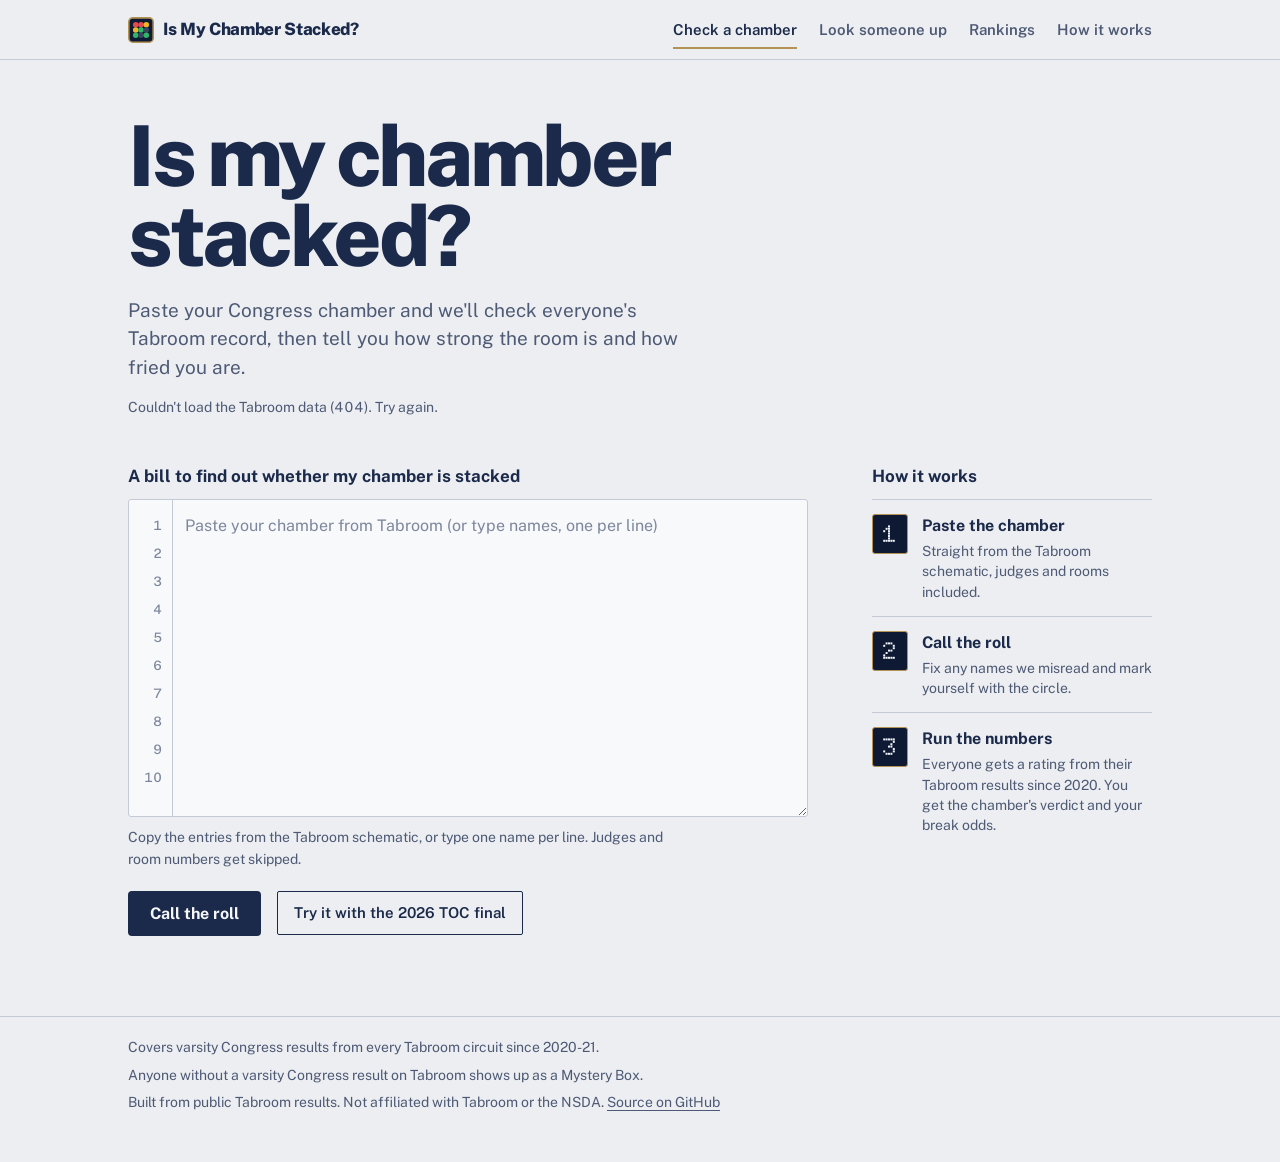
==== commit a6af8c4c: "Split into modules, add lookup, rankings and About pages, tests and README Frontend is now a shell p" ====
--- a/index.html
+++ b/index.html
@@ -4,1048 +4,58 @@
 <meta charset="utf-8">
 <meta name="viewport" content="width=device-width, initial-scale=1">
 <title>Is My Chamber Stacked?</title>
-<meta name="description" content="Paste a Congressional Debate chamber from Tabroom and see how strong the room is and how likely you are to break.">
+<meta name="description" content="Paste a Congressional Debate chamber from Tabroom and see how strong the room is, how likely you are to break, and who to watch.">
+<meta name="theme-color" content="#ECEEF1" media="(prefers-color-scheme: light)">
+<meta name="theme-color" content="#121A2A" media="(prefers-color-scheme: dark)">
+<link rel="icon" href="assets/favicon.svg" type="image/svg+xml">
+<meta property="og:type" content="website">
+<meta property="og:site_name" content="Is My Chamber Stacked?">
+<meta property="og:title" content="Is My Chamber Stacked?">
+<meta property="og:description" content="Paste your Congress chamber. See how stacked it is.">
+<meta property="og:url" content="https://charlesthealexander.github.io/is-my-chamber-stacked/">
+<meta property="og:image" content="https://charlesthealexander.github.io/is-my-chamber-stacked/assets/og.png">
+<meta property="og:image:width" content="1200">
+<meta property="og:image:height" content="630">
+<meta property="og:image:alt" content="A navy vote board reading 61, Stacked, with red, amber and green lights.">
+<meta name="twitter:card" content="summary_large_image">
+<meta name="twitter:title" content="Is My Chamber Stacked?">
+<meta name="twitter:description" content="Paste your Congress chamber. See how stacked it is.">
+<meta name="twitter:image" content="https://charlesthealexander.github.io/is-my-chamber-stacked/assets/og.png">
 <link rel="preconnect" href="https://fonts.googleapis.com">
 <link rel="preconnect" href="https://fonts.gstatic.com" crossorigin>
 <link href="https://fonts.googleapis.com/css2?family=Doto:wght@800&family=Public+Sans:ital,wght@0,400..800;1,400&display=swap" rel="stylesheet">
-<style>
-:root {
-  color-scheme: light;
-  --page: #ECEEF1;
-  --ink: #1B2A4A;
-  --ink-2: #4E5A75;
-  --ink-3: #7D879C;
-  --rule: #C5CBD6;
-  --sheet: #F8F9FB;
-  --chip: #FFFFFF;
-  --btn: #1B2A4A;
-  --btn-hover: #2B3E66;
-  --btn-ink: #F4F6F9;
-  --focus: #1F62D6;
-  --board: #0E1A33;
-  --board-row: #13224A;
-  --board-ink: #E6EAF2;
-  --board-ink-2: #9AA5BD;
-  --brass: #B39256;
-  --brass-hair: rgba(179, 146, 86, .24);
-  --led: #F2F5FB;
-  --led-ghost: #182648;
-  --track: #1D2B4D;
-  --red: #E5484D;
-  --red-dim: #A8363B;
-  --amber: #F0B429;
-  --amber-dim: #A97E1E;
-  --green: #2FB565;
-  --green-dim: #1E7A45;
-  --unlit: #3A4660;
-  --d1: #F1DFCB; --d2: #E5C187; --d3: #C8913F; --d4: #93582A; --d5: #5B3418; --d6: #262120;
-}
-@media (prefers-color-scheme: dark) {
-  :root:not([data-theme="light"]) {
-    color-scheme: dark;
-    --page: #121A2A; --ink: #ECEEF1; --ink-2: #A9B3C7; --ink-3: #6F7A92; --rule: #2A3550;
-    --sheet: #18213A; --chip: #1A2440; --btn: #ECEEF1; --btn-hover: #FFFFFF; --btn-ink: #1B2A4A; --focus: #8FB4FF;
-  }
-}
-:root[data-theme="dark"] {
-  color-scheme: dark;
-  --page: #121A2A; --ink: #ECEEF1; --ink-2: #A9B3C7; --ink-3: #6F7A92; --rule: #2A3550;
-  --sheet: #18213A; --chip: #1A2440; --btn: #ECEEF1; --btn-hover: #FFFFFF; --btn-ink: #1B2A4A; --focus: #8FB4FF;
-}
-
-*, *::before, *::after { box-sizing: border-box; }
-html { -webkit-text-size-adjust: 100%; }
-body {
-  margin: 0;
-  background: var(--page);
-  color: var(--ink);
-  font: 400 1rem/1.55 "Public Sans", system-ui, -apple-system, "Segoe UI", sans-serif;
-}
-:focus-visible { outline: 3px solid var(--focus); outline-offset: 2px; }
-.board :focus-visible, .readout :focus-visible { outline-color: #8FB4FF; }
-.sr { position: absolute; width: 1px; height: 1px; overflow: hidden; clip-path: inset(50%); white-space: nowrap; }
-[hidden] { display: none !important; }
-p { margin: 0; }
-.wrap { max-width: 68rem; margin: 0 auto; padding: 0 16px; }
-@media (min-width: 48rem) { .wrap { padding: 0 2rem; } }
-
-/* Data-coverage line */
-.status { padding: .625rem 0; border-bottom: 1px solid var(--rule); font-size: .875rem; color: var(--ink-2); font-variant-numeric: tabular-nums; }
-.linkbtn { font: inherit; color: inherit; background: none; border: 0; padding: 0; text-decoration: underline; text-underline-offset: .2em; text-decoration-thickness: 1px; cursor: pointer; }
-.linkbtn:hover { text-decoration-thickness: 2px; }
-
-/* Hero and bill draft */
-h1 { font-size: clamp(2.75rem, 8.5vw, 5.25rem); font-weight: 800; letter-spacing: -.04em; line-height: .95; margin: 3.5rem 0 1.25rem; max-width: 11ch; }
-.lede { font-size: 1.1875rem; line-height: 1.5; color: var(--ink-2); max-width: 46ch; }
-.bill { margin-top: 2.75rem; max-width: 50rem; }
-.bill-title { font-weight: 700; font-size: 1.0625rem; margin-bottom: .625rem; }
-.draft { display: flex; background: var(--sheet); border: 1px solid var(--rule); border-radius: 3px; }
-.draft:focus-within { outline: 3px solid var(--focus); outline-offset: 2px; }
-.gutter { margin: 0; padding: .75rem .625rem .75rem .5rem; min-width: 2.75rem; text-align: right; border-right: 1px solid var(--rule); color: var(--ink-3); font: 500 .8125rem/1.75rem "Public Sans", system-ui, sans-serif; font-variant-numeric: tabular-nums; overflow: hidden; user-select: none; }
-.draft textarea { flex: 1; min-width: 0; height: calc(10 * 1.75rem + 1.5rem + 12px); padding: .75rem; border: 0; background: transparent; color: inherit; font: 400 1rem/1.75rem "Public Sans", system-ui, sans-serif; resize: vertical; white-space: pre; overflow: auto; }
-.draft textarea:focus { outline: none; }
-.draft textarea::placeholder { color: var(--ink-3); }
-.hint { font-size: .875rem; color: var(--ink-2); margin-top: .625rem; max-width: 62ch; }
-.actions { display: flex; flex-wrap: wrap; align-items: center; gap: .75rem 1.25rem; margin-top: 1.25rem; }
-.btn { font: 700 1rem/1.2 "Public Sans", system-ui, sans-serif; padding: .8125rem 1.375rem; border: 0; border-radius: 4px; background: var(--btn); color: var(--btn-ink); cursor: pointer; }
-.btn:hover { background: var(--btn-hover); }
-.btn[disabled] { opacity: .55; cursor: progress; }
-.err { color: var(--red-dim); font-weight: 600; }
-:root[data-theme="dark"] .err { color: #FF8F92; }
-@media (prefers-color-scheme: dark) { :root:not([data-theme="light"]) .err { color: #FF8F92; } }
-
-/* Sections */
-.step { margin-top: 4.5rem; padding-top: 1.5rem; border-top: 1px solid var(--rule); }
-h2 { font-size: clamp(1.625rem, 4vw, 2.125rem); font-weight: 800; letter-spacing: -.025em; line-height: 1.1; margin: 0 0 .5rem; }
-h2:focus { outline: none; }
-.sub { color: var(--ink-2); max-width: 62ch; }
-
-/* Confirm step */
-.seg { display: flex; flex-wrap: wrap; gap: .5rem; margin-top: 1.25rem; }
-.seg-label { width: 100%; font-weight: 600; font-size: .9375rem; }
-.seg button { font: 600 .9375rem/1.2 "Public Sans", system-ui, sans-serif; padding: .5rem .875rem; border: 1px solid var(--rule); border-radius: 2px; background: var(--chip); color: var(--ink); cursor: pointer; }
-.seg button[aria-pressed="true"] { background: var(--ink); color: var(--page); border-color: var(--ink); }
-.chips { list-style: none; padding: 0; margin: 1.25rem 0 0; display: flex; flex-wrap: wrap; gap: .5rem; }
-.chip { display: inline-flex; align-items: center; gap: .375rem; max-width: 100%; padding: .1875rem .1875rem .1875rem .5rem; background: var(--chip); border: 1px solid var(--rule); border-radius: 3px; }
-.chip.is-me { border-color: var(--ink); box-shadow: inset 0 0 0 1px var(--ink); }
-.chip input[type="radio"] { margin: 0; width: 1rem; height: 1rem; accent-color: var(--ink); cursor: pointer; }
-.chip-name { font: 600 .9375rem/1.3 "Public Sans", system-ui, sans-serif; color: inherit; background: none; border: 0; padding: .25rem .125rem; cursor: text; text-align: left; overflow-wrap: anywhere; }
-.chip-name:hover { text-decoration: underline; text-decoration-style: dotted; text-underline-offset: .2em; }
-.chip-edit { font: 600 .9375rem/1.3 "Public Sans", system-ui, sans-serif; width: 13rem; max-width: 60vw; padding: .1875rem .375rem; border: 1px solid var(--ink); border-radius: 2px; background: var(--sheet); color: var(--ink); }
-.chip-school { font-size: .8125rem; color: var(--ink-2); overflow-wrap: anywhere; }
-.chip-x { flex: none; width: 1.75rem; height: 1.75rem; border: 0; border-radius: 2px; background: none; color: var(--ink-2); font: 400 1.25rem/1 "Public Sans", system-ui, sans-serif; cursor: pointer; }
-.chip-x:hover { background: var(--page); color: var(--ink); }
-.tag { display: inline-block; font-size: .6875rem; font-weight: 700; line-height: 1.3; padding: .0625rem .3125rem; border: 1px solid currentColor; border-radius: 2px; white-space: nowrap; vertical-align: .1em; }
-.tag-me { background: var(--ink); color: var(--page); border-color: var(--ink); }
-.add { display: flex; flex-wrap: wrap; gap: .5rem; margin-top: 1rem; align-items: center; }
-.add input, .adv input { font: 400 1rem/1.3 "Public Sans", system-ui, sans-serif; padding: .5rem .625rem; border: 1px solid var(--rule); border-radius: 2px; background: var(--chip); color: var(--ink); }
-.add input { width: 16rem; max-width: 100%; }
-.add button { font: 600 .9375rem/1.2 "Public Sans", system-ui, sans-serif; padding: .5625rem .875rem; border: 1px solid var(--ink); border-radius: 2px; background: none; color: var(--ink); cursor: pointer; }
-.ignored { margin-top: 1rem; font-size: .875rem; color: var(--ink-2); }
-.ignored summary { cursor: pointer; }
-.ignored ul { margin: .5rem 0 0; padding-left: 1.25rem; }
-.ignored li { font-variant-numeric: tabular-nums; }
-.adv { display: flex; flex-wrap: wrap; align-items: center; gap: .5rem .75rem; margin-top: 1.5rem; font-weight: 600; }
-.adv input { width: 5rem; font-variant-numeric: tabular-nums; }
-.adv small { font-weight: 400; color: var(--ink-2); font-size: .875rem; }
-
-/* Report */
-.rsec { margin-top: 3.5rem; }
-.rsec:first-of-type { margin-top: 2rem; }
-
-/* The vote board */
-.board { margin-top: 1rem; background: var(--board); color: var(--board-ink); border: 1px solid var(--brass); border-radius: 4px; overflow: hidden; }
-.board-top { display: grid; grid-template-columns: auto minmax(0, 1fr) auto; gap: 1.5rem 2.5rem; align-items: start; padding: 1.75rem 1.75rem 0; }
-.led { display: inline-grid; font-family: "Doto", ui-monospace, monospace; font-weight: 800; line-height: .82; color: var(--led); font-variant-numeric: tabular-nums; }
-.led::before, .led > span { grid-area: 1 / 1; text-align: right; }
-.led::before { content: attr(data-ghost); color: var(--led-ghost); }
-.led-xl { font-size: clamp(5rem, 13vw, 8rem); }
-.led-cap { margin-top: .75rem; font-size: .8125rem; color: var(--board-ink-2); }
-.verdict-line { font-size: 1.125rem; color: var(--board-ink-2); padding-top: .5rem; }
-.verdict-label { display: flex; align-items: center; gap: .625rem; font-size: clamp(2rem, 5vw, 2.75rem); font-weight: 800; letter-spacing: -.03em; line-height: 1.05; margin-top: .25rem; }
-.verdict-label .light { width: 1rem; height: 1rem; }
-.blurb { margin-top: .5rem; font-size: 1.0625rem; max-width: 40ch; }
-.tally { margin: 0; display: grid; grid-template-columns: auto auto; gap: .375rem 1.25rem; align-items: baseline; padding: .875rem 1.125rem; border: 1px solid var(--brass-hair); border-radius: 2px; }
-.tally div { display: contents; }
-.tally dt { display: flex; align-items: center; gap: .5rem; font-size: .875rem; color: var(--board-ink-2); white-space: nowrap; }
-.tally dd { margin: 0; font-family: "Doto", ui-monospace, monospace; font-weight: 800; font-size: 1.75rem; line-height: 1; text-align: right; color: var(--led); }
-.mix { padding: 1.75rem 1.75rem 1.25rem; }
-.tierbar { display: flex; gap: 2px; height: .875rem; }
-.tierbar i { display: block; min-width: 4px; }
-.legend { list-style: none; display: flex; flex-wrap: wrap; gap: .375rem 1.25rem; margin: .75rem 0 0; padding: 0; font-size: .875rem; color: var(--board-ink-2); }
-.legend li { display: flex; align-items: center; gap: .4375rem; }
-.legend i { width: .625rem; height: .625rem; flex: none; }
-.legend b { color: var(--board-ink); font-weight: 700; font-variant-numeric: tabular-nums; }
-.found { margin-top: 1rem; font-weight: 600; }
-.found span { font-weight: 400; color: var(--board-ink-2); }
-.roster { list-style: none; margin: 0; padding: 0; border-top: 1px solid var(--brass); }
-.row, .roster-head { display: grid; grid-template-columns: .75rem minmax(0, 1fr) 7.5rem 8.5rem 10.5rem; gap: .25rem 1rem; align-items: center; padding: .5625rem 1.75rem; }
-.roster-head { font-size: .75rem; color: var(--board-ink-2); padding-top: .625rem; padding-bottom: .375rem; }
-.row { border-top: 1px solid var(--brass-hair); }
-.row.is-me { background: var(--board-row); }
-.vote { font-size: .875rem; color: var(--board-ink-2); white-space: nowrap; }
-.who { min-width: 0; display: flex; flex-wrap: wrap; align-items: baseline; gap: 0 .75rem; }
-.nm { font-weight: 650; overflow-wrap: anywhere; }
-.sch { font-size: .8125rem; color: var(--board-ink-2); overflow-wrap: anywhere; }
-.tier { font-size: .875rem; }
-.rate { display: flex; align-items: center; gap: .625rem; }
-.bar { flex: 1; height: .375rem; background: var(--track); }
-.bar i { display: block; height: 100%; background: var(--board-ink); }
-.rate .num { width: 1.75rem; text-align: right; font-weight: 700; font-variant-numeric: tabular-nums; }
-.board-note { padding: .875rem 1.75rem; border-top: 1px solid var(--brass-hair); font-size: .875rem; color: var(--board-ink-2); }
-
-.light { display: inline-block; flex: none; width: .75rem; height: .75rem; border-radius: 50%; background: var(--c, var(--unlit)); }
-.light[data-l="red"] { --c: var(--red); }
-.light[data-l="amber"] { --c: var(--amber); }
-.light[data-l="green"] { --c: var(--green); }
-.light[data-l="unlit"] { --c: var(--unlit); }
-.light[data-l="me"] { background: transparent; box-shadow: inset 0 0 0 2px currentColor; }
-.board .light:not([data-l="me"]):not([data-l="unlit"]) { box-shadow: 0 0 .5rem color-mix(in srgb, var(--c) 55%, transparent); }
-.roster .light:not([data-l="me"]) { animation: switch-on 140ms linear both; animation-delay: calc(var(--i) * 40ms); }
-@keyframes switch-on {
-  0%, 50% { background: var(--unlit); box-shadow: none; }
-  100% { background: var(--c); }
-}
-@media (prefers-reduced-motion: reduce) { .roster .light:not([data-l="me"]) { animation: none; } }
-
-@media (max-width: 47.99rem) {
-  .board-top { grid-template-columns: auto minmax(0, 1fr); padding: 1.25rem 1.25rem 0; gap: 1.25rem 1.5rem; }
-  .tally { grid-column: 1 / -1; grid-template-columns: repeat(4, auto); justify-content: start; gap: .25rem 1rem; }
-  .tally div { display: flex; flex-direction: column-reverse; gap: .375rem; }
-  .tally dd { text-align: left; }
-  .mix { padding: 1.5rem 1.25rem 1rem; }
-  .roster-head { display: none; }
-  .row { grid-template-columns: .75rem minmax(0, 1fr) auto; grid-template-areas: "l who rate" ". meta meta"; padding: .625rem 1.25rem; gap: .125rem .75rem; }
-  .row > .light { grid-area: l; align-self: start; margin-top: .4rem; }
-  .row .who { grid-area: who; }
-  .row .rate { grid-area: rate; align-self: start; width: 5.25rem; gap: .5rem; padding-top: .125rem; }
-  .row .meta { grid-area: meta; display: flex; flex-wrap: wrap; gap: 0 1rem; }
-  .board-note { padding: .875rem 1.25rem; }
-}
-@media (min-width: 48rem) { .row .meta { display: contents; } }
-@media (max-width: 30rem) {
-  .board-top { grid-template-columns: 1fr; }
-  .tally { grid-template-columns: repeat(2, auto); gap: .75rem 1.5rem; }
-  .verdict-line { padding-top: 0; }
-}
-
-/* How fried */
-.fried-top { display: flex; flex-wrap: wrap; gap: 1.25rem 2rem; align-items: center; margin-top: 1rem; }
-.readout { background: var(--board); color: var(--board-ink); border: 1px solid var(--brass); border-radius: 4px; padding: 1.125rem 1.5rem 1rem; }
-.led-lg { font-size: 5.5rem; }
-.fried-label { font-size: clamp(1.75rem, 4.5vw, 2.5rem); font-weight: 800; letter-spacing: -.03em; line-height: 1.05; }
-.fried-blurb { margin-top: .375rem; font-size: 1.0625rem; color: var(--ink-2); max-width: 40ch; }
-.doneness { list-style: none; display: grid; grid-template-columns: repeat(6, minmax(0, 1fr)); gap: 3px; padding: 0; margin: 2rem 0 0; max-width: 50rem; }
-.doneness li { font-size: .8125rem; line-height: 1.25; color: var(--ink-2); }
-.doneness li::before { content: ""; display: block; height: 1.25rem; margin-bottom: .5rem; background: var(--d); border-radius: 1px; box-shadow: inset 0 0 0 1px rgba(128, 128, 128, .28); }
-.doneness li[aria-current] { color: var(--ink); font-weight: 750; }
-.doneness li[aria-current]::before { outline: 3px solid var(--ink); outline-offset: 2px; }
-.here { display: block; font-weight: 400; font-size: .75rem; color: var(--ink-2); }
-.figs { display: flex; flex-wrap: wrap; gap: 1.25rem 3.5rem; margin: 2rem 0 0; }
-.figs dt { font-size: .875rem; color: var(--ink-2); }
-.figs dd { margin: .125rem 0 0; font-size: 2.5rem; font-weight: 800; letter-spacing: -.03em; line-height: 1; font-variant-numeric: tabular-nums; }
-.figs dd small { font-size: 1rem; font-weight: 600; letter-spacing: 0; color: var(--ink-2); }
-.my-rating { margin-top: 1.5rem; max-width: 62ch; }
-.my-rating strong { font-variant-numeric: tabular-nums; }
-.levels { border: 0; padding: 0; margin: 1rem 0 0; display: flex; flex-wrap: wrap; gap: .5rem; }
-.levels legend { padding: 0; margin-bottom: .5rem; font-weight: 600; font-size: .9375rem; }
-.levels label { position: relative; }
-.levels input { position: absolute; opacity: 0; inset: 0; margin: 0; cursor: pointer; }
-.levels span { display: block; padding: .4375rem .875rem; border: 1px solid var(--rule); border-radius: 2px; background: var(--chip); font-weight: 600; font-size: .9375rem; }
-.levels small { font-weight: 400; color: var(--ink-2); font-variant-numeric: tabular-nums; }
-.levels input:checked + span { background: var(--ink); color: var(--page); border-color: var(--ink); }
-.levels input:checked + span small { color: inherit; }
-.levels input:focus-visible + span { outline: 3px solid var(--focus); outline-offset: 2px; }
-.prompt { margin-top: 1rem; padding: 1rem 1.125rem; border: 1px dashed var(--ink-3); border-radius: 2px; max-width: 62ch; }
-
-/* Individual highlights: ledger */
-.ledger { margin-top: 1.25rem; border-top: 2px solid var(--ink); }
-.entry { display: grid; grid-template-columns: 15rem minmax(0, 1fr); gap: .75rem 2.5rem; padding: 1.5rem 0; border-bottom: 1px solid var(--rule); }
-.entry h3 { font-size: 1.3125rem; font-weight: 750; letter-spacing: -.015em; line-height: 1.2; margin: 0; overflow-wrap: anywhere; }
-.entry-side .school { font-size: .875rem; color: var(--ink-2); margin-top: .125rem; overflow-wrap: anywhere; }
-.entry-vote { display: flex; align-items: center; gap: .5rem; margin-top: .75rem; font-size: .875rem; font-weight: 600; }
-.score { margin-top: .5rem; font-size: 2.75rem; font-weight: 800; letter-spacing: -.04em; line-height: 1; font-variant-numeric: tabular-nums; }
-.score small { font-size: .875rem; font-weight: 500; letter-spacing: 0; color: var(--ink-2); }
-.entry-main > * + * { margin-top: .875rem; }
-.entry-tier { font-size: 1.0625rem; max-width: 62ch; }
-.note { font-size: .875rem; color: var(--ink-2); max-width: 62ch; }
-.results { list-style: none; margin-bottom: 0; padding: 0; border-left: 2px solid var(--rule); }
-.results li { display: flex; flex-wrap: wrap; align-items: baseline; gap: .125rem .625rem; padding: .1875rem 0 .1875rem .875rem; }
-.results .res { font-weight: 600; }
-.results .lvl { font-size: .8125rem; color: var(--ink-2); }
-.badges { list-style: none; display: flex; flex-wrap: wrap; gap: .375rem; padding: 0; margin-bottom: 0; }
-.badges li { font-size: .8125rem; font-weight: 650; padding: .125rem .5rem; border: 1px solid var(--ink); border-radius: 2px; }
-.stats { display: flex; flex-wrap: wrap; gap: .5rem 1.75rem; margin-bottom: 0; }
-.stats dt { font-size: .75rem; color: var(--ink-2); }
-.stats dd { margin: 0; font-weight: 700; font-variant-numeric: tabular-nums; }
-.dots { display: inline-flex; gap: 3px; vertical-align: middle; }
-.dots i { width: .5rem; height: .5rem; border: 1px solid var(--ink); }
-.dots i.on { background: var(--ink); }
-.schools { font-size: .8125rem; color: var(--ink-2); max-width: 70ch; overflow-wrap: anywhere; }
-.fix { display: flex; flex-wrap: wrap; gap: .5rem 1.25rem; align-items: center; font-size: .875rem; }
-.fix select { font: 400 .875rem/1.3 "Public Sans", system-ui, sans-serif; padding: .375rem .5rem; border: 1px solid var(--ink-3); border-radius: 2px; background: var(--chip); color: var(--ink); max-width: 100%; }
-.fix label { display: flex; flex-wrap: wrap; gap: .375rem .625rem; align-items: center; font-weight: 600; max-width: 100%; }
-.myst { list-style: none; padding: 0; margin-bottom: 0; }
-.myst li { display: flex; flex-wrap: wrap; align-items: baseline; gap: .25rem 1rem; padding: .5rem 0; border-top: 1px solid var(--rule); }
-.myst li:first-child { border-top: 0; padding-top: 0; }
-.myst .nm { min-width: 11rem; }
-.dym { display: flex; flex-wrap: wrap; align-items: baseline; gap: .375rem .5rem; font-size: .875rem; color: var(--ink-2); }
-.sugg { font: 600 .875rem/1.2 "Public Sans", system-ui, sans-serif; padding: .3125rem .625rem; border: 1px solid var(--ink); border-radius: 2px; background: var(--chip); color: var(--ink); cursor: pointer; }
-.sugg:hover { background: var(--ink); color: var(--page); }
-@media (max-width: 44rem) {
-  .entry { grid-template-columns: minmax(0, 1fr); }
-  .entry-side { display: grid; grid-template-columns: minmax(0, 1fr) auto; column-gap: 1rem; }
-  .entry-side .score { grid-column: 2; grid-row: 1 / span 3; margin-top: 0; text-align: right; }
-  .entry-side .score small { display: block; }
-}
-
-footer { margin: 5rem 0 3rem; padding-top: 1.25rem; border-top: 1px solid var(--rule); font-size: .875rem; color: var(--ink-2); }
-footer p { max-width: 70ch; }
-footer p + p { margin-top: .375rem; }
-</style>
+<link rel="stylesheet" href="assets/style.css">
+<link rel="stylesheet" href="assets/pages.css">
+<script defer src="assets/core.js"></script>
+<script defer src="assets/report.js"></script>
+<script defer src="assets/pages.js"></script>
 </head>
 <body>
-<div class="wrap">
-  <p class="status" id="status">Loading Tabroom data…</p>
+<a class="skip" href="#view">Skip to content</a>
+<header class="site-head">
+  <div class="wrap">
+    <a class="mark" href="#/"><img src="assets/favicon.svg" alt="" width="26" height="26">Is My Chamber Stacked?</a>
+    <nav aria-label="Main">
+      <ul class="nav">
+        <li><a href="#/" data-route="">Check a chamber</a></li>
+        <li><a href="#/lookup" data-route="lookup">Look someone up</a></li>
+        <li><a href="#/rankings" data-route="rankings">Rankings</a></li>
+        <li><a href="#/about" data-route="about">How it works</a></li>
+      </ul>
+    </nav>
+  </div>
+</header>
 
-  <main>
-    <h1>Is my chamber stacked?</h1>
-    <p class="lede">Paste your Congress chamber and we'll check everyone's Tabroom record, then tell you how strong the room is and how fried you are.</p>
+<main id="view" class="wrap" tabindex="-1">
+  <noscript><p class="sub" style="margin-top:3rem">This site needs JavaScript to read the Tabroom data.</p></noscript>
+</main>
 
-    <form class="bill" id="paste-form">
-      <p class="bill-title" id="bill-title">A bill to find out whether my chamber is stacked</p>
-      <div class="draft">
-        <pre class="gutter" id="gutter" aria-hidden="true"></pre>
-        <textarea id="paste" wrap="off" spellcheck="false" autocomplete="off" aria-label="Chamber list" aria-describedby="paste-hint paste-err" placeholder="Paste your chamber from Tabroom (or type names, one per line)"></textarea>
-      </div>
-      <p class="hint" id="paste-hint">Copy the entries from the Tabroom schematic, or type one name per line. Judges and room numbers get skipped.</p>
-      <div class="actions">
-        <button class="btn" id="roll">Call the roll</button>
-        <p class="err" id="paste-err" role="alert"></p>
-      </div>
-    </form>
-
-    <section class="step" id="confirm" hidden aria-labelledby="confirm-h">
-      <h2 id="confirm-h" tabindex="-1">Who's in the chamber</h2>
-      <p class="sub">Click a name to fix it. Use the circle to mark yourself, so we can tell you how fried you are.</p>
-      <div class="seg" id="chamber-pick" role="group" aria-labelledby="chamber-pick-l" hidden></div>
-      <ul class="chips" id="chips"></ul>
-      <form class="add" id="add-form">
-        <label class="sr" for="add-name">Add a name</label>
-        <input id="add-name" placeholder="Add a name" autocomplete="off">
-        <button type="submit">Add</button>
-      </form>
-      <details class="ignored" id="ignored" hidden><summary></summary><ul></ul></details>
-      <label class="adv">Spots that break <input type="number" id="adv" min="1" step="1" inputmode="numeric"> <small id="adv-note"></small></label>
-      <div class="actions">
-        <button type="button" class="btn" id="run">Run the numbers</button>
-        <p class="err" id="run-err" role="alert"></p>
-      </div>
-    </section>
-
-    <div id="report" hidden>
-      <section class="rsec" aria-labelledby="rate-h">
-        <h2 id="rate-h" tabindex="-1">Chamber rating</h2>
-        <div class="board" id="board"></div>
-      </section>
-      <section class="rsec" aria-labelledby="fried-h">
-        <h2 id="fried-h">How fried you are</h2>
-        <div id="fried"></div>
-      </section>
-      <section class="rsec" aria-labelledby="hl-h">
-        <h2 id="hl-h">Individual highlights</h2>
-        <p class="sub">Everyone we found on Tabroom, most dangerous first.</p>
-        <div class="ledger" id="ledger"></div>
-      </section>
-    </div>
-  </main>
-
-  <footer>
-    <p>Built from public Tabroom results. Not affiliated with Tabroom or the NSDA.</p>
-    <p id="coverage">Covers varsity Congress results from every Tabroom circuit, 2020-21 to 2026-27. Anyone without a varsity Congress result on Tabroom shows up as a Mystery Box.</p>
-  </footer>
-</div>
-
-<script>
-const $ = s => document.querySelector(s);
-const esc = s => String(s ?? "").replace(/[&<>"']/g, c => ({ "&": "&amp;", "<": "&lt;", ">": "&gt;", '"': "&quot;", "'": "&#39;" }[c]));
-const clamp = (x, a, b) => Math.min(b, Math.max(a, x));
-
-const CHAMBER_BLURB = {
-  "Open Season": "Bring a snack. This one's yours to lose.",
-  "Manageable": "A few real names. Mostly vibes.",
-  "Spicy": "Some people in here have actually read the docket.",
-  "Stacked": "A semis chamber wearing a prelim costume.",
-  "Group of Death": "Who scheduled this. Seriously.",
-};
-const TIER_BLURB = {
-  "Final Boss": "Trophy shelf needs a second shelf.",
-  "TOC-Bound": "Already looking at Lexington hotels.",
-  "Bid Hunter": "One bid down, hungry for two.",
-  "Circuit Regular": "Knows the circuit. Knows the drills.",
-  "Local Menace": "Undefeated in their zip code.",
-  "Free Real Estate": "Tabroom has receipts, and they're not scary.",
-  "Mystery Box": "No Tabroom trail. Freshman or sleeper agent.",
-};
-const TIER_COLOR = {
-  "Final Boss": "--red", "TOC-Bound": "--red-dim", "Bid Hunter": "--amber", "Circuit Regular": "--amber-dim",
-  "Local Menace": "--green-dim", "Free Real Estate": "--green", "Mystery Box": "--unlit",
-};
-const FRIED = [
-  ["Raw", "You're the problem in this room."],
-  ["Lightly Toasted", "Speak early, speak often."],
-  ["Golden Brown", "Very breakable. Bring your best authorship."],
-  ["Crispy", "You'll need a PO-level session."],
-  ["Deep Fried", "Pray for a friendly parli."],
-  ["Charcoal", "Character-building chamber."],
-];
-const LEVELS = [["Novice", 5], ["Local", 18], ["Circuit", 35], ["Bid", 50], ["TOC", 70]];
-const LIGHT = { "Problem": "red", "Coin flip": "amber", "You've got this": "green" };
-const SOURCE = {
-  history: "from your Tabroom history",
-  override: "from the level you picked",
-  assumed: "assumed, because we couldn't find you on Tabroom",
-};
-
-const S = { text: "", chambers: [], ignored: [], ci: 0, entries: [], me: null, advTouched: false, meRating: null, editing: null, report: null };
-
-/* Static data written by `python3 app.py --export site` */
-const loaded = new Map();
-function load(path) {
-  if (!loaded.has(path)) {
-    loaded.set(path, fetch(path)
-      .then(r => { if (!r.ok) throw new Error(`Couldn't load the Tabroom data (${r.status}). Try again.`); return r.json(); },
-            () => { throw new Error("Couldn't load the Tabroom data. Check your connection and try again."); })
-      .catch(e => { loaded.delete(path); throw e; }));
-  }
-  return loaded.get(path);
-}
-let known = null;
-async function loadNames() {
-  const names = await load("data/names.json");
-  known ||= new Set(names.map(r => r[0]));
-  return names;
-}
-
-function nameKey(s) {
-  return s.normalize("NFKD").replace(/\p{Mn}/gu, "").toLowerCase()
-    .replace(/[-\u2010–—_.]/g, " ").replace(/['\u2019]/g, "").trim().split(/\s+/).join(" ");
-}
-function shardOf(key) {
-  let h = 2166136261;
-  for (const b of new TextEncoder().encode(key)) h = Math.imul(h ^ b, 16777619) >>> 0;
-  return (h & 255).toString(16).padStart(2, "0");
-}
-const own = (o, k) => o && Object.hasOwn(o, k) ? o[k] : undefined;
-const shard = key => load(`data/p/${shardOf(key)}.json`);
-const people = async key => own((await shard(key)).n, key) || [];
-
-/* Paste parsing (port of app.py parse_paste) */
-const PARTICLES = new Set(["de", "del", "della", "di", "da", "dos", "das", "du", "van", "von", "der", "den", "la", "le", "bin", "ibn", "al", "el", "y"]);
-const NOISE = /^(ch\.?|chamber|location|judges?|entries|session\b.*|start time.*|rooms with.*|judges with gavels.*|.*\bround \d+$|chamber \d+|room\b.*)$/i;
-const ROOM = /^[A-Z]{1,5}[ -]?\d{1,4}[A-Z]?$/;
-const SCHOOL_CODE = /^[A-Z]{2,4}$/;
-const PO = /\s*(?:[-–—]\s*)?(?:\(\s*PO\s*\)|\bP\.?O\.?\b|presiding officer)\s*/gi;
-const words = s => s.split(/\s+/).filter(Boolean);
-
-function splitRun(tokens, dict) {
-  const n = tokens.length;
-  const solve = sortedRun => {
-    const memo = new Map();
-    const best = (i, prev) => {
-      if (i === n) return [0, []];
-      const mk = `${i}|${prev}`;
-      if (memo.has(mk)) return memo.get(mk);
-      let out = null;
-      for (const [k, base] of [[2, 0], [3, 3], [1, 8], [4, 9]]) {
-        if (i + k > n) continue;
-        const name = tokens.slice(i, i + k).join(" "), key = nameKey(name);
-        let cost = base - (dict.has(key) ? 10 : 0);
-        if (k >= 2 && PARTICLES.has(tokens[i + k - 1].toLowerCase())) cost += 6;
-        if (k === 3 && PARTICLES.has(tokens[i + 1].toLowerCase())) cost -= 2;
-        if (sortedRun && key < prev) cost += 7;
-        const sub = best(i + k, key);
-        if (!out || cost + sub[0] < out[0]) out = [cost + sub[0], [name, ...sub[1]]];
-      }
-      memo.set(mk, out);
-      return out;
-    };
-    return best(0, "")[1];
-  };
-  if (!n) return [];
-  const names = solve(true), keys = names.map(nameKey);
-  return keys.slice(1).filter((b, j) => keys[j] <= b).length >= 0.85 * (keys.length - 1) ? names : solve(false);
-}
-
-function parseItem(raw) {
-  let s = raw.replace(/^\s*(?:\d{1,3}[.)]|[-*•·])\s+/, "").trim(), school = null, code = null, m;
-  const po = s.search(PO) >= 0;
-  s = s.replace(PO, " ").replace(/^[ -]+|[ -]+$/g, "");
-  if ((m = s.match(/^(.*?)\s*\((.+)\)\s*$/)) || (m = s.match(/^(.*?)\s+[-–—|]\s+(.+)$/))) [, s, school] = m;
-  else if ((m = s.match(/^([^,\s]+),\s*([^,\s]+)$/))) s = `${m[2]} ${m[1]}`;
-  let toks = words(s);
-  if (toks.length >= 3 && SCHOOL_CODE.test(toks[0])) [code, ...toks] = toks;
-  if (!toks.length || toks.length > 5 || !/\p{L}/u.test(s)) return null;
-  return { name: toks.join(" "), school, school_code: code, po };
-}
-
-function parsePaste(text, dict) {
-  text = text.normalize("NFKC").replace(/\u00a0/g, " ").replace(/\u200b/g, "");
-  const lines = text.split(/\r\n|[\n\r\v\f\x1c-\x1e\x85\u2028\u2029]/).map(l => l.trimEnd());
-  const isRun = c => words(c).length >= 5 && !/[,()|–—]|\s-\s/.test(c);
-  const schematic = lines.some(ln => ln.split("\t").some(c => isRun(c.trim())));
-  const chambers = [], ignored = [];
-  let cur = [];
-  for (const ln of lines) {
-    let cells = ln.split("\t").map(c => c.trim());
-    if (/^\d{1,3}$/.test(cells[0]) && (cells.length > 1 || schematic)) {
-      if (cur.length) chambers.push(cur);
-      cur = [];
-      cells = cells.slice(1);
-    }
-    if (!schematic && cells.length === 2 && cells[1] && !ROOM.test(cells[1])) cells = [`${cells[0]} (${cells[1]})`];
-    for (const c of cells) {
-      if (!c || NOISE.test(c) || ROOM.test(c)) continue;
-      if (schematic && isRun(c)) {
-        const toks = words(c);
-        const parts = toks.filter(t => SCHOOL_CODE.test(t)).length >= 2 && SCHOOL_CODE.test(toks[0])
-          ? c.split(/\s(?=[A-Z]{2,4}\s)/) : splitRun(toks, dict);
-        cur.push(...parts.map(parseItem).filter(Boolean));
-      } else if (schematic) ignored.push(c);
-      else for (const piece of c.split(",").length > 2 ? c.split(",") : [c]) {
-        const e = parseItem(piece);
-        if (e) cur.push(e);
-        else if (piece.trim()) ignored.push(piece.trim());
-      }
-    }
-  }
-  if (cur.length) chambers.push(cur);
-  const seen = new Set();
-  const out = chambers.map(ch => ch.filter(e => { const k = nameKey(e.name); return !seen.has(k) && seen.add(k); }));
-  return { chambers: out.filter(c => c.length), ignored: ignored.slice(0, 50) };
-}
-
-/* Matching (port of app.py match_entry) */
-const SCHOOL_STOP = new Set(["the", "high", "school", "hs", "sr", "senior", "of", "and", "at", "upper", "secondary", "prep", "preparatory", "academy", "college", "h", "s"]);
-const schoolTokens = s => new Set(words(nameKey(s)).filter(t => !SCHOOL_STOP.has(t)));
-const overlap = (a, b) => a.size && b.size ? [...a].filter(t => b.has(t)).length / Math.min(a.size, b.size) : 0;
-const bestOverlap = (school, p) => Math.max(0, ...(p.schools || []).map(x => overlap(schoolTokens(school), schoolTokens(x))));
-const recency = p => [p.last, p.n];
-const cmp = (a, b) => { for (let i = 0; i < a.length; i++) if (a[i] !== b[i]) return a[i] > b[i] ? 1 : -1; return 0; };
-const maxBy = (xs, f) => xs.reduce((m, x) => cmp(f(x), f(m)) > 0 ? x : m);
-
-function ratio(a, b) {
-  const m = (a0, a1, b0, b1) => {
-    let bi = 0, bj = 0, bk = 0;
-    for (let i = a0; i < a1; i++) for (let j = b0; j < b1; j++) {
-      let k = 0;
-      while (i + k < a1 && j + k < b1 && a[i + k] === b[j + k]) k++;
-      if (k > bk) [bi, bj, bk] = [i, j, k];
-    }
-    return bk && bk + m(a0, bi, b0, bj) + m(bi + bk, a1, bj + bk, b1);
-  };
-  return 2 * m(0, a.length, 0, b.length) / (a.length + b.length);
-}
-
-// ponytail: linear scan of every name (difflib.get_close_matches, cutoff .85); bucket by length if names.json gets huge
-function closeMatches(word, names) {
-  const need = new Map();
-  for (const c of word) need.set(c, (need.get(c) || 0) + 1);
-  const hits = [];
-  for (const [x] of names) {
-    const total = x.length + word.length;
-    if (2 * Math.min(x.length, word.length) / total < 0.85) continue;
-    const used = new Map();
-    let common = 0;
-    for (const c of x) if ((used.get(c) || 0) < (need.get(c) || 0)) { used.set(c, (used.get(c) || 0) + 1); common++; }
-    if (2 * common / total < 0.85) continue;
-    const r = ratio(x, word);
-    if (r >= 0.85) hits.push([r, x]);
-  }
-  return hits.sort((p, q) => q[0] - p[0] || (q[1] > p[1] ? 1 : -1)).slice(0, 4).map(h => h[1]);
-}
-
-async function matchEntry(e) {
-  const key = nameKey(e.name), school = e.school || null, forced = e.pid;
-  const out = { match: "none", pid: null, ambiguous: false, school_mismatch: false, candidates: [], suggestions: [] };
-  let ps = [], how = "none", person = null;
-  if (forced !== "none") {
-    ps = await people(key);
-    how = "exact";
-    const toks = key.split(" ");
-    if (!ps.length && toks.length >= 2) {
-      const fk = `${toks[0]} ${toks.at(-1)}`, s = await shard(fk);
-      const keys = [...new Set([...(own(s.n, fk) ? [fk] : []), ...(own(s.fl, fk) || [])])].filter(k => k !== key).sort();
-      ps = (await Promise.all(keys.map(people))).flat();
-      how = "first-last";
-    }
-  }
-  out.candidates = ps.map(p => ({ pid: p.pid, school: p.school || "", n: p.n, last: p.last }));
-  if (forced && forced !== "none") person = (await people(forced.slice(0, forced.lastIndexOf("#")))).find(p => p.pid === forced) || null;
-  if (person) Object.assign(out, { match: ps.some(p => p.pid === forced) ? how : "picked", pid: forced });
-  else if (ps.length) {
-    if (school) {
-      person = maxBy(ps, p => [bestOverlap(school, p), ...recency(p)]);
-      out.school_mismatch = bestOverlap(school, person) < 0.5;
-    } else {
-      person = maxBy(ps, recency);
-      out.ambiguous = ps.length > 1;
-    }
-    Object.assign(out, { match: how, pid: person.pid });
-  }
-  if (!out.pid && key) {
-    const names = await loadNames();
-    for (const k of closeMatches(key, names).filter(k => k !== key).slice(0, 3)) {
-      const ks = await people(k);
-      if (!ks.length) continue;
-      const p = maxBy(ks, recency);
-      out.suggestions.push({ pid: p.pid, name: p.name, school: p.school || "" });
-    }
-  }
-  return [out, person];
-}
-
-/* Chamber math (port of app.py api_report) */
-const UNKNOWN_R = 15, SD_KNOWN = 15, SD_UNKNOWN = 22, SIMS = 5000, SEED = 7, P_FLOOR = 0.03, P_CEIL = 0.95;
-const TIER_ORDER = ["Final Boss", "TOC-Bound", "Bid Hunter", "Circuit Regular", "Local Menace", "Free Real Estate", "Mystery Box"];
-const advancing = n => clamp(Math.round(n / 3), 3, 6);
-const mean = xs => xs.reduce((a, b) => a + b, 0) / xs.length;
-
-function chamberStrength(ratings, adv) {
-  const rs = ratings.map(r => r ?? UNKNOWN_R).sort((a, b) => b - a);
-  if (!rs.length) return 0;
-  const top = rs.slice(0, adv), rest = rs.slice(adv);
-  return 0.75 * mean(top) + 0.25 * mean(rest.length ? rest : top);
-}
-
-function mulberry32(a) {
-  return () => {
-    a = a + 0x6D2B79F5 | 0;
-    let t = Math.imul(a ^ a >>> 15, 1 | a);
-    t = t + Math.imul(t ^ t >>> 7, 61 | t) ^ t;
-    return ((t ^ t >>> 14) >>> 0) / 4294967296;
-  };
-}
-
-function simulate(mu, sd, others, adv) {
-  const rand = mulberry32(SEED);
-  const gauss = (m, s) => m + s * Math.sqrt(-2 * Math.log(1 - rand())) * Math.cos(2 * Math.PI * rand());
-  const field = others.map(r => r == null ? [UNKNOWN_R, SD_UNKNOWN] : [r, SD_KNOWN]);
-  let hits = 0, total = 0;
-  for (let s = 0; s < SIMS; s++) {
-    const x = gauss(mu, sd);
-    let ahead = 0;
-    for (const [m, d] of field) ahead += gauss(m, d) > x;
-    hits += ahead < adv;
-    total += ahead;
-  }
-  return [clamp(hits / SIMS, P_FLOOR, P_CEIL), 1 + total / SIMS];
-}
-
-const friedLabel = f => [[95, "Charcoal"], [85, "Deep Fried"], [70, "Crispy"], [50, "Golden Brown"], [25, "Lightly Toasted"], [0, "Raw"]].find(([c]) => f >= c)[1];
-const threatVs = (r, rMe) => (d => d > 15 ? "Problem" : d >= -15 ? "Coin flip" : "You've got this")((r ?? UNKNOWN_R) - rMe);
-function chamberLabel(s, [t1, t2, t3, t4]) {
-  return s < t1 ? "Open Season" : s < t2 ? "Manageable" : s < t3 ? "Spicy" : s < t4 ? "Stacked" : "Group of Death";
-}
-
-async function buildReport(advIn) {
-  const meta = await load("data/meta.json");
-  const entries = S.entries.map(e => ({ ...e, name: words(e.name).join(" ").slice(0, 80) }));
-  const matched = await Promise.all(entries.map(matchEntry));
-  const rows = entries.map((e, i) => {
-    const [m, p] = matched[i];
-    return {
-      i, name: e.name, school: e.school || p?.school || null, po: !!e.po, is_me: false, matched_name: p?.name ?? null,
-      schools: p?.schools || [], ...m, rating: p ? p.rating : null, tier: p?.tier || "Mystery Box", confidence: p?.confidence || 0,
-      threat: null, badges: p?.badges || [], bids: p?.bids || {}, stats: p?.stats || {}, top: p?.top || [],
-    };
-  });
-  const n = rows.length, adv = advIn >= 1 ? advIn : advancing(n), me = S.me;
-  const others = rows.filter(r => r.i !== me).map(r => r.rating);
-  const strength = chamberStrength(others, adv);
-  const found = rows.filter(r => r.rating != null).length;
-  let meBlock = null;
-  if (me != null) {
-    const mine = rows[me];
-    const [rMe, sd, source] = S.meRating != null ? [S.meRating, SD_KNOWN, "override"]
-      : mine.rating != null ? [mine.rating, SD_KNOWN, "history"] : [UNKNOWN_R, SD_UNKNOWN, "assumed"];
-    const [pBreak, avgFinish] = simulate(rMe, sd, others, adv);
-    const fried = Math.round(100 * (1 - pBreak));
-    meBlock = { i: me, name: mine.name, rating: rMe, source, p_break: pBreak, fried, label: friedLabel(fried), avg_finish: avgFinish };
-    mine.is_me = true;
-    for (const r of rows) if (r.i !== me) r.threat = threatVs(r.rating, rMe);
-  }
-  rows.sort((a, b) => (b.rating ?? UNKNOWN_R) - (a.rating ?? UNKNOWN_R) || (a.name < b.name ? -1 : a.name > b.name ? 1 : 0));
-  return {
-    chamber: { n, adv, strength, label: chamberLabel(strength, meta.chamber_thresholds), known: found, unknown: n - found,
-               tiers: Object.fromEntries(TIER_ORDER.map(t => [t, rows.filter(r => r.tier === t).length])) },
-    me: meBlock, competitors: rows,
-  };
-}
-
-/* Coverage line */
-load("data/meta.json").then(m => {
-  for (const [raw, k] of m.key_tests || []) if (nameKey(raw) !== k) console.error("name_key mismatch", { raw, js: nameKey(raw), py: k });
-  for (const [k, h] of m.hash_tests || []) if (shardOf(k) !== h) console.error("shard hash mismatch", { key: k, js: shardOf(k), py: h });
-  const span = `${m.seasons[0]} to ${m.seasons.at(-1)}`;
-  $("#status").textContent = `Tabroom data through ${new Date(m.built_at).toLocaleDateString([], { dateStyle: "medium" })}: ` +
-    `${m.tournaments.toLocaleString()} tournaments, ${m.people.toLocaleString()} competitors, ${span}.`;
-  $("#coverage").textContent = `Covers varsity Congress results from every Tabroom circuit, ${span}. Anyone without a varsity Congress result on Tabroom shows up as a Mystery Box.`;
-}, e => { $("#status").textContent = e.message; });
-
-/* Paste box */
-const ta = $("#paste"), gutter = $("#gutter");
-function syncGutter() {
-  const n = Math.max(ta.value.split("\n").length, 10);
-  gutter.textContent = Array.from({ length: n }, (_, i) => i + 1).join("\n");
-  gutter.scrollTop = ta.scrollTop;
-}
-ta.addEventListener("input", syncGutter);
-ta.addEventListener("scroll", () => { gutter.scrollTop = ta.scrollTop; });
-ta.addEventListener("keydown", e => { if (e.key === "Enter" && (e.metaKey || e.ctrlKey)) { e.preventDefault(); $("#paste-form").requestSubmit(); } });
-syncGutter();
-
-$("#paste-form").onsubmit = async e => {
-  e.preventDefault();
-  const err = $("#paste-err"), btn = $("#roll");
-  err.textContent = "";
-  const text = ta.value;
-  if (!text.trim()) { err.textContent = "No names found. Paste the chamber list, one name per line."; return; }
-  btn.disabled = true;
-  if (!known) btn.textContent = "Loading names…";
-  try {
-    await loadNames();
-    const { chambers, ignored } = parsePaste(text, known);
-    if (!chambers.length) { err.textContent = "No names found. Paste the chamber list, one name per line."; return; }
-    Object.assign(S, { text, chambers, ignored });
-    pickChamber(0);
-    $("#confirm").hidden = false;
-    $("#confirm-h").focus();
-    $("#confirm").scrollIntoView({ block: "start" });
-  } catch (x) { err.textContent = x.message; }
-  finally { btn.disabled = false; btn.textContent = "Call the roll"; }
-};
-
-/* Confirm step */
-function pickChamber(ci) {
-  S.ci = ci;
-  S.entries = S.chambers[ci].map(e => ({ name: e.name, school: e.school || null, po: !!e.po, pid: null }));
-  Object.assign(S, { me: null, advTouched: false, meRating: null, editing: null, report: null });
-  $("#report").hidden = true;
-  renderConfirm();
-}
-
-function lineOf(s) {
-  const t = s.trim(), lines = S.text.split(/\r?\n/).map(l => l.replace(/[\u00a0\u200b]/g, " ").trim());
-  const k = lines.indexOf(t);
-  return (k >= 0 ? k : lines.findIndex(l => t && l.includes(t))) + 1;
-}
-
-function renderConfirm() {
-  const n = S.entries.length;
-  const def = clamp(Math.round(n / 3), 3, 6);
-  const adv = $("#adv");
-  if (!S.advTouched) adv.value = def;
-  adv.max = Math.max(1, n - 1);
-  $("#adv-note").textContent = `out of ${n}`;
-
-  const cp = $("#chamber-pick");
-  cp.hidden = S.chambers.length < 2;
-  cp.innerHTML = `<p class="seg-label" id="chamber-pick-l">We found ${S.chambers.length} chambers. Which one is yours?</p>` +
-    S.chambers.map((c, i) => `<button type="button" data-ci="${i}" aria-pressed="${i === S.ci}">Chamber ${i + 1} <span style="font-weight:400">(${c.length} names)</span></button>`).join("");
-
-  $("#chips").innerHTML = S.entries.map((e, i) => `
-    <li class="chip${i === S.me ? " is-me" : ""}">
-      <label><input type="radio" name="me" value="${i}" data-k="me-${i}"${i === S.me ? " checked" : ""}><span class="sr">This is me: ${esc(e.name)}</span></label>
-      ${S.editing === i
-        ? `<input class="chip-edit" data-edit-input="${i}" value="${esc(e.name)}" aria-label="Edit name">`
-        : `<button type="button" class="chip-name" data-edit="${i}" data-k="name-${i}" aria-label="${esc(e.name)}, edit name">${esc(e.name)}</button>`}
-      ${e.school ? `<span class="chip-school">${esc(e.school)}</span>` : ""}
-      ${e.po ? `<span class="tag" title="Presiding officer">PO</span>` : ""}
-      ${i === S.me ? `<span class="tag tag-me">This is me</span>` : ""}
-      <button type="button" class="chip-x" data-rm="${i}" data-k="rm-${i}" aria-label="Remove ${esc(e.name)}">&times;</button>
-    </li>`).join("");
-
-  const ig = $("#ignored");
-  ig.hidden = !S.ignored.length;
-  if (S.ignored.length) {
-    ig.querySelector("summary").textContent = `Ignored ${S.ignored.length} line${S.ignored.length === 1 ? "" : "s"} (judges and rooms)`;
-    ig.querySelector("ul").innerHTML = S.ignored.map(s => { const k = lineOf(s); return `<li>${k ? `Line ${k}: ` : ""}${esc(s.trim())}</li>`; }).join("");
-  }
-}
-
-function changed() {
-  const k = document.activeElement?.dataset?.k;
-  renderConfirm();
-  if (k) document.querySelector(`[data-k="${CSS.escape(k)}"]`)?.focus();
-  if (S.report) runReport();
-}
-
-function commitEdit(i, keep) {
-  if (S.editing !== i) return;
-  const v = document.querySelector(`[data-edit-input="${i}"]`)?.value.trim();
-  S.editing = null;
-  const dirty = keep && v && v !== S.entries[i].name;
-  if (dirty) Object.assign(S.entries[i], { name: v, pid: null });
-  renderConfirm();
-  document.querySelector(`[data-k="name-${i}"]`)?.focus();
-  if (dirty && S.report) runReport();
-}
-
-$("#confirm").addEventListener("click", e => {
-  const t = e.target.closest("button");
-  if (!t) return;
-  if (t.dataset.ci !== undefined) { pickChamber(+t.dataset.ci); cpFocus(+t.dataset.ci); }
-  else if (t.dataset.rm !== undefined) {
-    const i = +t.dataset.rm;
-    S.entries.splice(i, 1);
-    if (S.me === i) { S.me = null; S.meRating = null; } else if (S.me > i) S.me--;
-    changed();
-  } else if (t.dataset.edit !== undefined) {
-    S.editing = +t.dataset.edit;
-    renderConfirm();
-    const inp = document.querySelector(`[data-edit-input="${S.editing}"]`);
-    inp.focus(); inp.select();
-  } else if (t.id === "run") run();
-});
-function cpFocus(ci) { document.querySelector(`[data-ci="${ci}"]`)?.focus(); }
-
-$("#chips").addEventListener("change", e => {
-  if (e.target.name !== "me") return;
-  S.me = +e.target.value;
-  S.meRating = null;
-  changed();
-});
-$("#chips").addEventListener("keydown", e => {
-  const i = e.target.dataset.editInput;
-  if (i === undefined) return;
-  if (e.key === "Enter") { e.preventDefault(); commitEdit(+i, true); }
-  if (e.key === "Escape") { e.preventDefault(); commitEdit(+i, false); }
-});
-$("#chips").addEventListener("focusout", e => {
-  const i = e.target.dataset.editInput;
-  if (i !== undefined) commitEdit(+i, true);
-});
-$("#add-form").onsubmit = e => {
-  e.preventDefault();
-  const inp = $("#add-name"), name = inp.value.trim();
-  if (!name) return;
-  S.entries.push({ name, school: null, po: false, pid: null });
-  inp.value = "";
-  changed();
-};
-let advTimer;
-$("#adv").addEventListener("input", () => {
-  S.advTouched = true;
-  clearTimeout(advTimer);
-  if (S.report && +$("#adv").value >= 1) advTimer = setTimeout(runReport, 300);
-});
-
-async function run() {
-  $("#run-err").textContent = "";
-  if (S.entries.length < 2) { $("#run-err").textContent = "Add at least two names to compare."; return; }
-  $("#run").disabled = true;
-  const ok = await runReport();
-  $("#run").disabled = false;
-  if (ok) { $("#rate-h").focus(); $("#rate-h").scrollIntoView({ block: "start" }); }
-}
-
-/* Report */
-let seq = 0;
-async function runReport(focusKey) {
-  const mine = ++seq;
-  try {
-    const r = await buildReport(Math.round(+$("#adv").value));
-    if (mine !== seq) return false;
-    $("#run-err").textContent = "";
-    S.report = r;
-    const k = focusKey || document.activeElement?.dataset?.k;
-    renderReport(r);
-    if (k) document.querySelector(`[data-k="${CSS.escape(k)}"]`)?.focus();
-    return true;
-  } catch (e) {
-    $("#run-err").textContent = e.message;
-    return false;
-  }
-}
-
-function vote(x) {
-  if (x.is_me) return { l: "me", t: "You" };
-  if (x.rating == null) return { l: "unlit", t: "Unknown" };
-  const t = x.threat || (d => d > 15 ? "Problem" : d >= -15 ? "Coin flip" : "You've got this")(x.rating - 15);
-  return { l: LIGHT[t], t };
-}
-const round = x => Math.round(x);
-
-function renderReport(r) {
-  $("#report").hidden = false;
-  $("#board").innerHTML = boardHTML(r);
-  $("#fried").innerHTML = friedHTML(r);
-  $("#ledger").innerHTML = ledgerHTML(r);
-}
-
-function boardHTML(r) {
-  const c = r.chamber, comps = r.competitors, votes = comps.map(vote);
-  const yeas = c.label === "Stacked" || c.label === "Group of Death";
-  const tally = [["red", "Problem"], ["amber", "Coin flip"], ["green", "You've got this"], ["unlit", "Unknown"]]
-    .map(([l, t]) => [l, t, votes.filter(v => v.l === l).length]);
-  const tiers = TIER_ORDER.filter(t => c.tiers?.[t]);
-  const mixText = tiers.map(t => `${c.tiers[t]} ${t}`).join(", ");
-  return `
-    <div class="board-top">
-      <div>
-        <span class="led led-xl" data-ghost="88" aria-hidden="true"><span>${round(c.strength)}</span></span>
-        <p class="led-cap"><span class="sr">Strength ${round(c.strength)} </span>Chamber strength, out of 100</p>
-      </div>
-      <div>
-        <p class="verdict-line">${yeas ? "The yeas have it." : "The nays have it."}</p>
-        <p class="verdict-label"><span class="light" data-l="${yeas ? "red" : c.label === "Spicy" ? "amber" : "green"}"></span>${esc(c.label)}</p>
-        <p class="blurb">${esc(CHAMBER_BLURB[c.label] || "")}</p>
-      </div>
-      <dl class="tally" aria-label="Lights on the board">
-        ${tally.map(([l, t, n]) => `<div><dt><span class="light" data-l="${l}"></span>${t}</dt><dd>${n}</dd></div>`).join("")}
-      </dl>
-    </div>
-    <div class="mix">
-      <div class="tierbar" role="img" aria-label="Tier mix: ${esc(mixText)}">
-        ${tiers.map(t => `<i style="flex-grow:${c.tiers[t]};background:var(${TIER_COLOR[t]})"></i>`).join("")}
-      </div>
-      <ul class="legend" aria-hidden="true">
-        ${tiers.map(t => `<li><i style="background:var(${TIER_COLOR[t]})"></i>${esc(t)} <b>${c.tiers[t]}</b></li>`).join("")}
-      </ul>
-      <p class="found">${c.known} of ${c.n} found on Tabroom. <span>${c.adv} spots break.</span></p>
-    </div>
-    <div class="roster-head" aria-hidden="true"><span></span><span>Competitor</span><span>Vote</span><span>Tier</span><span>Rating</span></div>
-    <ol class="roster" aria-label="Roster, strongest first">
-      ${comps.map((x, k) => {
-        const v = votes[k], school = x.school || x.schools?.[0];
-        return `<li class="row${x.is_me ? " is-me" : ""}" style="--i:${k}">
-          <span class="light" data-l="${v.l}"></span>
-          <span class="who"><span class="nm">${esc(x.name)}${x.po ? ` <span class="tag">PO</span>` : ""}</span>${school ? `<span class="sch">${esc(school)}</span>` : ""}</span>
-          <span class="meta"><span class="vote">${esc(v.t)}</span><span class="tier">${esc(x.tier)}</span></span>
-          <span class="rate">${x.rating == null
-            ? `<span class="bar"></span><span class="num" aria-label="Rating unknown">?</span>`
-            : `<span class="bar"><i style="width:${clamp(x.rating, 0, 100)}%"></i></span><span class="num"><span class="sr">Rating </span>${round(x.rating)}</span>`}</span>
-        </li>`;
-      }).join("")}
-    </ol>
-    ${r.me ? "" : `<p class="board-note">Nobody is marked as you, so the lights compare everyone to an unknown debater. Mark yourself above to make them personal.</p>`}`;
-}
-
-function friedHTML(r) {
-  const m = r.me;
-  if (!m) return `<p class="prompt">Mark yourself in the chamber list above (the circle next to your name) to see your break odds.</p>`;
-  const step = Math.max(0, FRIED.findIndex(([s]) => m.label.startsWith(s)));
-  const n = r.chamber.n;
-  return `
-    <div class="fried-top">
-      <div class="readout">
-        <span class="led led-lg" data-ghost="88" aria-hidden="true"><span>${m.fried}</span></span>
-        <p class="led-cap"><span class="sr">Fried score ${m.fried} </span>Fried, out of 100</p>
-      </div>
-      <div>
-        <p class="fried-label">${esc(m.label)}</p>
-        <p class="fried-blurb">${esc(FRIED[step][1])}</p>
-      </div>
-    </div>
-    <ol class="doneness" aria-label="Doneness scale">
-      ${FRIED.map(([s], i) => `<li style="--d:var(--d${i + 1})"${i === step ? ` aria-current="step"` : ""}>${s}${i === step ? `<span class="here">You're here</span>` : ""}</li>`).join("")}
-    </ol>
-    <dl class="figs">
-      <div><dt>Break odds</dt><dd>${round(m.p_break * 100)}%</dd></div>
-      <div><dt>Average finish</dt><dd>${m.avg_finish.toFixed(1)} <small>of ${n}</small></dd></div>
-    </dl>
-    <p class="my-rating">Your rating: <strong>${round(m.rating)}</strong>, ${SOURCE[m.source] || m.source}.</p>
-    ${m.source === "history" ? "" : `
-      <fieldset class="levels">
-        <legend>What level are you, roughly?</legend>
-        ${LEVELS.map(([t, v]) => `<label><input type="radio" name="lvl" value="${v}" data-k="lvl-${v}"${S.meRating === v ? " checked" : ""}><span>${t} <small>${v}</small></span></label>`).join("")}
-      </fieldset>`}`;
-}
-
-function ledgerHTML(r) {
-  const found = r.competitors.filter(x => x.rating != null);
-  const myst = r.competitors.filter(x => x.rating == null);
-  return found.map(entryHTML).join("") + (myst.length ? mysteryHTML(myst) : "") ||
-    `<p class="note" style="padding:1rem 0">Nobody in this chamber is on Tabroom yet.</p>`;
-}
-
-function entryHTML(x) {
-  const v = vote(x), conf = x.confidence ?? 0;
-  const notes = [];
-  if (x.ambiguous) notes.push("More than one person on Tabroom has this name. Pick the right one.");
-  if (x.school_mismatch) notes.push("Tabroom has this name at a different school. Make sure it's them.");
-  if (x.match === "first-last") notes.push("Matched on first and last name only.");
-  const bids = Object.entries(x.bids || {}).filter(([, n]) => n).map(([s, n]) => `${n} in ${s}`).join(", ");
-  const st = x.stats || {};
-  const pick = (x.ambiguous || x.school_mismatch || S.entries[x.i]?.pid) && x.candidates?.length > 1;
-  return `
-    <article class="entry">
-      <div class="entry-side">
-        <h3>${esc(x.name)}${x.is_me ? ` <span class="tag tag-me">You</span>` : ""}${x.po ? ` <span class="tag">PO</span>` : ""}</h3>
-        ${x.school || x.schools?.[0] ? `<p class="school">${esc(x.school || x.schools[0])}</p>` : ""}
-        <p class="entry-vote"><span class="light" data-l="${v.l}"></span>${esc(v.t)}</p>
-        <p class="score">${round(x.rating)} <small>rating</small></p>
-      </div>
-      <div class="entry-main">
-        <p class="entry-tier"><strong>${esc(x.tier)}.</strong> ${esc(TIER_BLURB[x.tier] || "")}</p>
-        ${notes.length ? `<p class="note">${esc(notes.join(" "))}</p>` : ""}
-        ${x.top?.length ? `<ol class="results" aria-label="Best results">${x.top.slice(0, 3).map(t =>
-          `<li><span class="res">${esc(t.label)}</span>${t.bid ? `<span class="tag">Bid</span>` : ""}<span class="lvl">${esc(t.tier === "local" ? "Local" : t.tier)}</span></li>`).join("")}</ol>` : ""}
-        ${x.badges?.length ? `<ul class="badges" aria-label="Badges">${x.badges.map(b => `<li>${esc(b)}</li>`).join("")}</ul>` : ""}
-        <dl class="stats">
-          <div><dt>Tournaments</dt><dd>${st.tournaments ?? 0}</dd></div>
-          <div><dt>Breaks</dt><dd>${st.breaks ?? 0}</dd></div>
-          <div><dt>Finals</dt><dd>${st.finals ?? 0}</dd></div>
-          <div><dt>Wins</dt><dd>${st.wins ?? 0}</dd></div>
-          ${bids ? `<div><dt>Bids</dt><dd>${esc(bids)}</dd></div>` : ""}
-          <div><dt>Confidence</dt><dd><span class="dots" role="img" aria-label="Confidence ${conf} of 3">${[1, 2, 3].map(d => `<i${d <= conf ? ` class="on"` : ""}></i>`).join("")}</span></dd></div>
-        </dl>
-        ${x.schools?.length > 1 || (x.schools?.[0] && x.schools[0] !== (x.school || x.schools[0])) ? `<p class="schools">Schools on Tabroom: ${x.schools.map(esc).join("; ")}</p>` : ""}
-        <p class="fix">
-          ${pick ? `<label>Which ${esc(x.name)}?
-            <select data-pick="${x.i}" data-k="pick-${x.i}">
-              ${x.candidates.map(c => `<option value="${esc(c.pid)}"${c.pid === x.pid ? " selected" : ""}>${esc(c.school)}, ${c.n} results, last ${esc(c.last)}</option>`).join("")}
-              <option value="none">None of these</option>
-            </select></label>` : ""}
-          <button type="button" class="linkbtn" data-notme="${x.i}" data-k="notme-${x.i}">Not them</button>
-        </p>
-      </div>
-    </article>`;
-}
-
-function mysteryHTML(myst) {
-  return `
-    <article class="entry">
-      <div class="entry-side">
-        <h3>Mystery Boxes</h3>
-        <p class="entry-vote"><span class="light" data-l="unlit"></span>Unknown</p>
-        <p class="score">${myst.length} <small>${myst.length === 1 ? "person" : "people"}</small></p>
-      </div>
-      <div class="entry-main">
-        <p class="entry-tier"><strong>Mystery Box.</strong> ${esc(TIER_BLURB["Mystery Box"])}</p>
-        <ul class="myst">
-          ${myst.map(x => {
-            const forced = S.entries[x.i]?.pid === "none";
-            const sugg = x.suggestions || [];
-            return `<li><span class="nm">${esc(x.name)}${x.is_me ? ` <span class="tag tag-me">You</span>` : ""}</span>
-              ${forced ? `<span class="dym">Marked as not them. <button type="button" class="linkbtn" data-undo="${x.i}" data-k="undo-${x.i}">Undo</button></span>`
-                : sugg.length ? `<span class="dym">Did you mean ${sugg.map((s, j) => `<button type="button" class="sugg" data-sugg="${x.i}" data-j="${j}" data-k="sugg-${x.i}-${j}">${esc(s.name)}${s.school ? `, ${esc(s.school)}` : ""}</button>`).join("")}</span>`
-                : `<span class="dym">No close matches on Tabroom.</span>`}
-            </li>`;
-          }).join("")}
-        </ul>
-        <p class="note">Each one counts as a rating of 15 in the chamber math. Fix a misspelled name in the chamber list above, or pick a match.</p>
-      </div>
-    </article>`;
-}
-
-function setPid(i, pid, name) {
-  const e = S.entries[i];
-  if (!e) return;
-  e.pid = pid;
-  if (name) e.name = name;
-  if (name) renderConfirm();
-  runReport(pid === "none" ? `undo-${i}` : `notme-${i}`);
-}
-
-$("#report").addEventListener("click", e => {
-  const t = e.target.closest("button");
-  if (!t) return;
-  const d = t.dataset;
-  if (d.notme !== undefined) setPid(+d.notme, "none");
-  else if (d.undo !== undefined) setPid(+d.undo, null);
-  else if (d.sugg !== undefined) {
-    const x = S.report.competitors.find(c => c.i === +d.sugg), s = x?.suggestions?.[+d.j];
-    if (s) setPid(+d.sugg, s.pid, s.name);
-  }
-});
-$("#report").addEventListener("change", e => {
-  const t = e.target;
-  if (t.dataset.pick !== undefined) setPid(+t.dataset.pick, t.value);
-  else if (t.name === "lvl") { S.meRating = +t.value; runReport(); }
-});
-
-</script>
+<footer class="site-foot">
+  <div class="wrap">
+    <p id="foot-data">Covers varsity Congress results from every Tabroom circuit since 2020-21.</p>
+    <p>Anyone without a varsity Congress result on Tabroom shows up as a Mystery Box.</p>
+    <p>Built from public Tabroom results. Not affiliated with Tabroom or the NSDA. <a href="https://github.com/CharlesTheAlexander/is-my-chamber-stacked">Source on GitHub</a></p>
+  </div>
+</footer>
 </body>
 </html>
--- a/assets/style.css
+++ b/assets/style.css
@@ -0,0 +1,382 @@
+/* Tokens and shared components. Page-specific rules for lookup, rankings and about live in pages.css. */
+:root {
+  color-scheme: light;
+  --page: #ECEEF1;
+  --ink: #1B2A4A;
+  --ink-2: #4E5A75;
+  --ink-3: #7D879C;
+  --rule: #C5CBD6;
+  --sheet: #F8F9FB;
+  --chip: #FFFFFF;
+  --btn: #1B2A4A;
+  --btn-hover: #2B3E66;
+  --btn-ink: #F4F6F9;
+  --focus: #1F62D6;
+  --err: #A8363B;
+  --board: #0E1A33;
+  --board-row: #13224A;
+  --board-ink: #E6EAF2;
+  --board-ink-2: #9AA5BD;
+  --brass: #B39256;
+  --brass-hair: rgba(179, 146, 86, .24);
+  --led: #F2F5FB;
+  --led-ghost: #182648;
+  --track: #1D2B4D;
+  --red: #E5484D;
+  --red-dim: #A8363B;
+  --amber: #F0B429;
+  --amber-dim: #A97E1E;
+  --green: #2FB565;
+  --green-dim: #1E7A45;
+  --unlit: #3A4660;
+  --d1: #F1DFCB; --d2: #E5C187; --d3: #C8913F; --d4: #93582A; --d5: #5B3418; --d6: #262120;
+}
+@media screen and (prefers-color-scheme: dark) {
+  :root:not([data-theme="light"]) {
+    color-scheme: dark;
+    --page: #121A2A; --ink: #ECEEF1; --ink-2: #A9B3C7; --ink-3: #6F7A92; --rule: #2A3550;
+    --sheet: #18213A; --chip: #1A2440; --btn: #ECEEF1; --btn-hover: #FFFFFF; --btn-ink: #1B2A4A; --focus: #8FB4FF; --err: #FF8F92;
+  }
+}
+@media screen {
+  :root[data-theme="dark"] {
+    color-scheme: dark;
+    --page: #121A2A; --ink: #ECEEF1; --ink-2: #A9B3C7; --ink-3: #6F7A92; --rule: #2A3550;
+    --sheet: #18213A; --chip: #1A2440; --btn: #ECEEF1; --btn-hover: #FFFFFF; --btn-ink: #1B2A4A; --focus: #8FB4FF; --err: #FF8F92;
+  }
+}
+
+*, *::before, *::after { box-sizing: border-box; }
+html { -webkit-text-size-adjust: 100%; }
+body {
+  margin: 0;
+  background: var(--page);
+  color: var(--ink);
+  font: 400 1rem/1.55 "Public Sans", system-ui, -apple-system, "Segoe UI", sans-serif;
+}
+a { color: inherit; text-underline-offset: .2em; text-decoration-thickness: 1px; }
+a:hover { text-decoration-thickness: 2px; }
+:focus-visible { outline: 3px solid var(--focus); outline-offset: 2px; }
+.board :focus-visible, .readout :focus-visible { outline-color: #8FB4FF; }
+.sr { position: absolute; width: 1px; height: 1px; overflow: hidden; clip-path: inset(50%); white-space: nowrap; }
+[hidden] { display: none !important; }
+p { margin: 0; }
+.wrap { max-width: 68rem; margin: 0 auto; padding: 0 16px; }
+@media (min-width: 48rem) { .wrap { padding: 0 2rem; } }
+main:focus { outline: none; }
+
+.skip { position: absolute; left: 16px; top: -3rem; z-index: 2; padding: .5rem .875rem; background: var(--btn); color: var(--btn-ink); border-radius: 2px; font-weight: 700; }
+.skip:focus { top: .5rem; }
+
+/* Site header */
+.site-head { border-bottom: 1px solid var(--rule); }
+.site-head .wrap { display: flex; flex-wrap: wrap; align-items: center; justify-content: space-between; gap: .25rem 2rem; padding-top: .625rem; padding-bottom: .625rem; }
+.mark { display: inline-flex; align-items: center; gap: .5625rem; padding: .25rem 0; font-weight: 800; font-size: 1.0625rem; letter-spacing: -.02em; text-decoration: none; }
+.mark img { width: 1.625rem; height: 1.625rem; flex: none; }
+.nav { display: flex; flex-wrap: wrap; gap: 0 1.375rem; margin: 0; padding: 0; list-style: none; font-size: .9375rem; font-weight: 600; }
+.nav a { display: block; padding: .5rem 0 .375rem; color: var(--ink-2); text-decoration: none; border-bottom: 2px solid transparent; }
+.nav a:hover { color: var(--ink); }
+.nav a[aria-current="page"] { color: var(--ink); border-bottom-color: var(--brass); }
+
+/* Shared type and controls */
+.linkbtn { font: inherit; color: inherit; background: none; border: 0; padding: 0; text-decoration: underline; text-underline-offset: .2em; text-decoration-thickness: 1px; cursor: pointer; }
+.linkbtn:hover { text-decoration-thickness: 2px; }
+h1 { font-size: clamp(2.75rem, 8.5vw, 5.25rem); font-weight: 800; letter-spacing: -.04em; line-height: .95; margin: 3.5rem 0 1.25rem; max-width: 11ch; }
+h1:focus, h2:focus { outline: none; }
+.page-h { font-size: clamp(2.25rem, 6vw, 3.5rem); max-width: 20ch; margin-top: 3rem; }
+.lede { font-size: 1.1875rem; line-height: 1.5; color: var(--ink-2); max-width: 46ch; }
+h2 { font-size: clamp(1.625rem, 4vw, 2.125rem); font-weight: 800; letter-spacing: -.025em; line-height: 1.1; margin: 0 0 .5rem; }
+.sub { color: var(--ink-2); max-width: 62ch; }
+.actions { display: flex; flex-wrap: wrap; align-items: center; gap: .75rem 1rem; margin-top: 1.25rem; }
+.btn { display: inline-block; font: 700 1rem/1.2 "Public Sans", system-ui, sans-serif; padding: .8125rem 1.375rem; border: 0; border-radius: 4px; background: var(--btn); color: var(--btn-ink); text-decoration: none; cursor: pointer; }
+.btn:hover { background: var(--btn-hover); }
+.btn[disabled] { opacity: .55; cursor: progress; }
+.btn-line { font: 600 .9375rem/1.2 "Public Sans", system-ui, sans-serif; padding: .5625rem .875rem; border: 1px solid var(--ink); border-radius: 2px; background: none; color: var(--ink); cursor: pointer; }
+.btn-line:hover { background: var(--chip); }
+.btn-line[disabled] { opacity: .55; cursor: progress; }
+.actions .btn-line { padding: .75rem 1rem; }
+.err { color: var(--err); font-weight: 600; }
+.tag { display: inline-block; font-size: .6875rem; font-weight: 700; line-height: 1.3; padding: .0625rem .3125rem; border: 1px solid currentColor; border-radius: 2px; white-space: nowrap; vertical-align: .1em; }
+.tag-me { background: var(--ink); color: var(--page); border-color: var(--ink); }
+.light { display: inline-block; flex: none; width: .75rem; height: .75rem; border-radius: 50%; background: var(--c, var(--unlit)); }
+.light[data-l="red"] { --c: var(--red); }
+.light[data-l="amber"] { --c: var(--amber); }
+.light[data-l="green"] { --c: var(--green); }
+.light[data-l="unlit"] { --c: var(--unlit); }
+.light[data-l="me"] { background: transparent; box-shadow: inset 0 0 0 2px currentColor; }
+.led { display: inline-grid; font-family: "Doto", ui-monospace, monospace; font-weight: 800; line-height: .82; color: var(--led); font-variant-numeric: tabular-nums; }
+.led::before, .led > span { grid-area: 1 / 1; text-align: right; }
+.led::before { content: attr(data-ghost); color: var(--led-ghost); }
+
+/* Home: hero, bill draft, order of business */
+.dataline { margin-top: 1rem; font-size: .875rem; color: var(--ink-2); font-variant-numeric: tabular-nums; max-width: 62ch; }
+.home-grid { display: grid; grid-template-columns: minmax(0, 1fr); gap: 2.5rem 4rem; margin-top: 2.75rem; }
+@media (min-width: 62rem) { .home-grid { grid-template-columns: minmax(0, 1fr) 17.5rem; align-items: start; } }
+.bill { max-width: 50rem; }
+.bill-title, .order-h { font-weight: 700; font-size: 1.0625rem; letter-spacing: 0; line-height: 1.55; margin: 0 0 .625rem; }
+.draft { display: flex; background: var(--sheet); border: 1px solid var(--rule); border-radius: 3px; }
+.draft:focus-within { outline: 3px solid var(--focus); outline-offset: 2px; }
+.gutter { margin: 0; padding: .75rem .625rem .75rem .5rem; min-width: 2.75rem; text-align: right; border-right: 1px solid var(--rule); color: var(--ink-3); font: 500 .8125rem/1.75rem "Public Sans", system-ui, sans-serif; font-variant-numeric: tabular-nums; overflow: hidden; user-select: none; contain: size; }
+.draft textarea { flex: 1; min-width: 0; height: calc(10 * 1.75rem + 1.5rem + 12px); padding: .75rem; border: 0; background: transparent; color: inherit; font: 400 1rem/1.75rem "Public Sans", system-ui, sans-serif; resize: vertical; white-space: pre; overflow: auto; }
+.draft textarea:focus { outline: none; }
+.draft textarea::placeholder { color: var(--ink-3); }
+.hint { font-size: .875rem; color: var(--ink-2); margin-top: .625rem; max-width: 62ch; }
+.bill .err { flex-basis: 100%; }
+.bill .err:empty { display: none; }
+.order ol { list-style: none; margin: 0; padding: 0; counter-reset: step; }
+.order li { counter-increment: step; display: grid; grid-template-columns: 2.25rem minmax(0, 1fr); gap: .125rem .875rem; padding: .875rem 0; border-top: 1px solid var(--rule); }
+.order li::before { content: counter(step); grid-row: span 2; display: grid; place-items: center; width: 2.25rem; height: 2.5rem; background: var(--board); color: var(--led); border: 1px solid var(--brass); border-radius: 3px; font: 800 1.5rem/1 "Doto", ui-monospace, monospace; }
+.order b { font-weight: 700; }
+.order li span { font-size: .875rem; line-height: 1.45; color: var(--ink-2); }
+@media (max-width: 61.99rem) { .home:has(#confirm:not([hidden])) .order { display: none; } }
+.nobr { white-space: nowrap; }
+
+/* Confirm step */
+.step { margin-top: 4.5rem; padding-top: 1.5rem; border-top: 1px solid var(--rule); }
+.seg { display: flex; flex-wrap: wrap; gap: .5rem; margin-top: 1.25rem; }
+.seg-label { width: 100%; font-weight: 600; font-size: .9375rem; }
+.seg button { font: 600 .9375rem/1.2 "Public Sans", system-ui, sans-serif; padding: .5rem .875rem; border: 1px solid var(--rule); border-radius: 2px; background: var(--chip); color: var(--ink); cursor: pointer; }
+.seg button[aria-pressed="true"] { background: var(--ink); color: var(--page); border-color: var(--ink); }
+.chips { list-style: none; padding: 0; margin: 1.25rem 0 0; display: flex; flex-wrap: wrap; gap: .5rem; }
+.chip { display: inline-flex; align-items: center; gap: .375rem; max-width: 100%; padding: .1875rem .1875rem .1875rem .5rem; background: var(--chip); border: 1px solid var(--rule); border-radius: 3px; }
+.chip.is-me { border-color: var(--ink); box-shadow: inset 0 0 0 1px var(--ink); }
+.chip > label { display: grid; place-items: center; min-width: 2rem; min-height: 2rem; margin: -.25rem 0 -.25rem -.375rem; cursor: pointer; }
+.chip input[type="radio"] { margin: 0; width: 1rem; height: 1rem; accent-color: var(--ink); cursor: pointer; }
+.chip-name { font: 600 .9375rem/1.3 "Public Sans", system-ui, sans-serif; color: inherit; background: none; border: 0; padding: .25rem .125rem; cursor: text; text-align: left; overflow-wrap: anywhere; }
+.chip-name:hover { text-decoration: underline; text-decoration-style: dotted; text-underline-offset: .2em; }
+.chip-edit { font: 600 .9375rem/1.3 "Public Sans", system-ui, sans-serif; width: 13rem; max-width: 60vw; padding: .1875rem .375rem; border: 1px solid var(--ink); border-radius: 2px; background: var(--sheet); color: var(--ink); }
+.chip-school { font-size: .8125rem; color: var(--ink-2); overflow-wrap: anywhere; }
+.chip-x { flex: none; width: 1.75rem; height: 1.75rem; border: 0; border-radius: 2px; background: none; color: var(--ink-2); font: 400 1.25rem/1 "Public Sans", system-ui, sans-serif; cursor: pointer; }
+.chip-x:hover { background: var(--page); color: var(--ink); }
+.add { display: flex; flex-wrap: wrap; gap: .5rem; margin-top: 1rem; align-items: center; }
+.add input, .adv input { font: 400 1rem/1.3 "Public Sans", system-ui, sans-serif; padding: .5rem .625rem; border: 1px solid var(--rule); border-radius: 2px; background: var(--chip); color: var(--ink); }
+.add input { width: 16rem; max-width: 100%; }
+.ignored { margin-top: 1rem; font-size: .875rem; color: var(--ink-2); }
+.ignored summary { cursor: pointer; }
+.ignored ul { margin: .5rem 0 0; padding-left: 1.25rem; }
+.ignored li { font-variant-numeric: tabular-nums; }
+.adv { display: flex; flex-wrap: wrap; align-items: center; gap: .5rem .75rem; margin-top: 1.5rem; font-weight: 600; }
+.adv input { width: 5rem; font-variant-numeric: tabular-nums; }
+.adv small { font-weight: 400; color: var(--ink-2); font-size: .875rem; }
+
+/* Report */
+.rsec { margin-top: 3.5rem; }
+.rsec:first-of-type { margin-top: 2rem; }
+.rhead { display: flex; flex-wrap: wrap; align-items: baseline; justify-content: space-between; gap: .5rem 1.5rem; }
+.tools { display: flex; flex-wrap: wrap; gap: .5rem; }
+.share { margin-top: 1rem; max-width: 40rem; }
+.share label { display: block; font-size: .875rem; font-weight: 600; margin-bottom: .375rem; }
+.share-row { display: flex; gap: .5rem; }
+.share input { flex: 1; min-width: 0; font: 400 .875rem/1.3 "Public Sans", system-ui, sans-serif; padding: .5rem .625rem; border: 1px solid var(--rule); border-radius: 2px; background: var(--sheet); color: var(--ink); }
+.share-msg { margin-top: .5rem; font-size: .875rem; font-weight: 600; }
+.share-msg:empty { display: none; }
+.who-link { text-decoration: underline; text-decoration-color: var(--brass); text-decoration-thickness: 1px; text-underline-offset: .22em; }
+.who-link:hover { text-decoration-thickness: 2px; }
+.shared-head .actions { margin-top: 1.5rem; }
+.shared-head [role="status"]:not(:empty) { margin-top: 1rem; }
+
+/* The vote board */
+.board { margin-top: 1rem; background: var(--board); color: var(--board-ink); border: 1px solid var(--brass); border-radius: 4px; overflow: hidden; }
+.board-top { display: grid; grid-template-columns: auto minmax(0, 1fr) auto; gap: 1.5rem 2.5rem; align-items: start; padding: 1.75rem 1.75rem 0; }
+.led-xl { font-size: clamp(5rem, 13vw, 8rem); }
+.led-cap { margin-top: .75rem; font-size: .8125rem; color: var(--board-ink-2); }
+.verdict-line { font-size: 1.125rem; color: var(--board-ink-2); padding-top: .5rem; }
+.verdict-label { display: flex; align-items: center; gap: .625rem; font-size: clamp(2rem, 5vw, 2.75rem); font-weight: 800; letter-spacing: -.03em; line-height: 1.05; margin-top: .25rem; }
+.verdict-label .light { width: 1rem; height: 1rem; }
+.blurb { margin-top: .5rem; font-size: 1.0625rem; max-width: 40ch; }
+.tally { margin: 0; display: grid; grid-template-columns: auto auto; gap: .375rem 1.25rem; align-items: baseline; padding: .875rem 1.125rem; border: 1px solid var(--brass-hair); border-radius: 2px; }
+.tally div { display: contents; }
+.tally dt { display: flex; align-items: center; gap: .5rem; font-size: .875rem; color: var(--board-ink-2); white-space: nowrap; }
+.tally dd { margin: 0; font-family: "Doto", ui-monospace, monospace; font-weight: 800; font-size: 1.75rem; line-height: 1; text-align: right; color: var(--led); }
+.mix { padding: 1.75rem 1.75rem 1.25rem; }
+.tierbar { display: flex; gap: 2px; height: .875rem; }
+.tierbar i { display: block; min-width: 4px; }
+.legend { list-style: none; display: flex; flex-wrap: wrap; gap: .375rem 1.25rem; margin: .75rem 0 0; padding: 0; font-size: .875rem; color: var(--board-ink-2); }
+.legend li { display: flex; align-items: center; gap: .4375rem; }
+.legend i { width: .625rem; height: .625rem; flex: none; }
+.legend b { color: var(--board-ink); font-weight: 700; font-variant-numeric: tabular-nums; }
+.found { margin-top: 1rem; font-weight: 600; }
+.found span { font-weight: 400; color: var(--board-ink-2); }
+.roster { list-style: none; margin: 0; padding: 0; border-top: 1px solid var(--brass); }
+.row, .roster-head { display: grid; grid-template-columns: .75rem minmax(0, 1fr) 7.5rem 8.5rem 10.5rem; gap: .25rem 1rem; align-items: center; padding: .5625rem 1.75rem; }
+.roster-head { font-size: .75rem; color: var(--board-ink-2); padding-top: .625rem; padding-bottom: .375rem; }
+.row { border-top: 1px solid var(--brass-hair); }
+.row.is-me { background: var(--board-row); }
+.vote { font-size: .875rem; color: var(--board-ink-2); white-space: nowrap; }
+.who { min-width: 0; display: flex; flex-wrap: wrap; align-items: baseline; gap: 0 .75rem; }
+.nm { font-weight: 650; overflow-wrap: anywhere; }
+.sch { font-size: .8125rem; color: var(--board-ink-2); overflow-wrap: anywhere; }
+.tier { font-size: .875rem; }
+.rate { display: flex; align-items: center; gap: .625rem; }
+.bar { flex: 1; height: .375rem; background: var(--track); }
+.bar i { display: block; height: 100%; background: var(--board-ink); }
+.rate .num { width: 1.75rem; text-align: right; font-weight: 700; font-variant-numeric: tabular-nums; }
+.board-note { padding: .875rem 1.75rem; border-top: 1px solid var(--brass-hair); font-size: .875rem; color: var(--board-ink-2); }
+.board .light:not([data-l="me"]):not([data-l="unlit"]) { box-shadow: 0 0 .5rem color-mix(in srgb, var(--c) 55%, transparent); }
+.roster .light:not([data-l="me"]) { animation: switch-on 140ms linear both; animation-delay: calc(var(--i) * 40ms); }
+@keyframes switch-on {
+  0%, 50% { background: var(--unlit); box-shadow: none; }
+  100% { background: var(--c); }
+}
+@media (prefers-reduced-motion: reduce) { .roster .light:not([data-l="me"]) { animation: none; } }
+
+@media (max-width: 47.99rem) {
+  .board-top { grid-template-columns: auto minmax(0, 1fr); padding: 1.25rem 1.25rem 0; gap: 1.25rem 1.5rem; }
+  .tally { grid-column: 1 / -1; grid-template-columns: repeat(4, auto); justify-content: start; gap: .25rem 1rem; }
+  .tally div { display: flex; flex-direction: column-reverse; gap: .375rem; }
+  .tally dd { text-align: left; }
+  .mix { padding: 1.5rem 1.25rem 1rem; }
+  .roster-head { display: none; }
+  .row { grid-template-columns: .75rem minmax(0, 1fr) auto; grid-template-areas: "l who rate" ". meta meta"; padding: .625rem 1.25rem; gap: .125rem .75rem; }
+  .row > .light { grid-area: l; align-self: start; margin-top: .4rem; }
+  .row .who { grid-area: who; }
+  .row .rate { grid-area: rate; align-self: start; width: 5.25rem; gap: .5rem; padding-top: .125rem; }
+  .row .meta { grid-area: meta; display: flex; flex-wrap: wrap; gap: 0 1rem; }
+  .board-note { padding: .875rem 1.25rem; }
+}
+@media (min-width: 48rem) { .row .meta { display: contents; } }
+@media (max-width: 30rem) {
+  .board-top { grid-template-columns: 1fr; }
+  .tally { grid-template-columns: repeat(2, auto); gap: .75rem 1.5rem; }
+  .verdict-line { padding-top: 0; }
+}
+
+/* Where the chamber sits among real ones */
+.dist { margin: 2.25rem 0 0; max-width: 52rem; }
+.dist-title { font-size: 1.3125rem; font-weight: 750; letter-spacing: -.015em; line-height: 1.25; }
+.dist-cap { margin-top: .25rem; font-size: .875rem; color: var(--ink-2); max-width: 62ch; }
+.dist-chart { position: relative; margin-top: 1.25rem; padding-top: 2.75rem; }
+.dist-regions { position: absolute; top: 0; left: 0; right: 0; height: 2.5rem; }
+.dist-regions span { position: absolute; display: flex; align-items: center; gap: .3125rem; font-size: .75rem; line-height: 1.25rem; color: var(--ink-2); white-space: nowrap; transform: translateX(-50%); }
+.dist-regions .first, .dist-regions .last { transform: none; }
+.dist-regions .first { padding-left: .375rem; }
+.dist-regions .last { padding-right: .375rem; }
+.dist-regions .row-0 { top: 0; }
+.dist-regions .row-1 { top: 1.25rem; }
+.dist-regions .light { width: .5rem; height: .5rem; }
+.dist-plot { position: relative; height: 9rem; border-bottom: 1px solid var(--ink-3); }
+.dist-bars { display: flex; height: 100%; }
+.dist-bars span { flex: 1; min-width: 0; margin: 0 1px; display: flex; align-items: flex-end; }
+.dist-bars b { display: block; width: 100%; background: var(--ink-3); border-radius: 3px 3px 0 0; }
+.dist-bars span:hover b { background: var(--ink-2); }
+.dist-bars .is-me b, .dist-bars .is-me:hover b { background: var(--ink); }
+.dist-cut { position: absolute; z-index: 1; top: 2.75rem; bottom: 2.75rem; width: 1px; background: var(--ink-2); pointer-events: none; }
+.dist-me { position: absolute; top: 2.75rem; bottom: 1.25rem; width: 2px; margin-left: -1px; background: var(--ink); }
+.dist-axis, .dist-you { position: relative; height: 1.375rem; font-size: .75rem; color: var(--ink-2); font-variant-numeric: tabular-nums; }
+.dist-axis span { position: absolute; top: .25rem; transform: translateX(-50%); line-height: 1; }
+.dist-axis span:first-child { transform: none; }
+.dist-axis span:last-child { transform: translateX(-100%); }
+.dist-you span { position: absolute; top: .125rem; transform: translateX(-50%); font-weight: 700; color: var(--ink); white-space: nowrap; }
+.dist-you .edge-l { transform: translateX(-.25rem); }
+.dist-you .edge-r { transform: translateX(calc(-100% + .25rem)); }
+.dist-tip { position: absolute; z-index: 2; transform: translateY(-.375rem); padding: .3125rem .5rem; background: var(--board); color: var(--board-ink); border: 1px solid var(--brass); border-radius: 2px; font-size: .8125rem; white-space: nowrap; pointer-events: none; }
+.dist-tip strong { color: var(--led); }
+.dist-table { margin-top: .75rem; font-size: .875rem; color: var(--ink-2); }
+.dist-table summary { cursor: pointer; width: max-content; }
+.dist-table p { margin-top: .5rem; max-width: 62ch; }
+.dist-table table { margin-top: .75rem; border-collapse: collapse; font-variant-numeric: tabular-nums; }
+.dist-table th, .dist-table td { padding: .25rem 1.5rem .25rem 0; text-align: left; border-bottom: 1px solid var(--rule); }
+.dist-table td + td, .dist-table th + th { text-align: right; padding-right: 0; }
+.dist-table .is-me td { color: var(--ink); font-weight: 700; }
+
+/* How fried */
+.fried-top { display: flex; flex-wrap: wrap; gap: 1.25rem 2rem; align-items: center; margin-top: 1rem; }
+.readout { background: var(--board); color: var(--board-ink); border: 1px solid var(--brass); border-radius: 4px; padding: 1.125rem 1.5rem 1rem; }
+.led-lg { font-size: 5.5rem; }
+.fried-label { font-size: clamp(1.75rem, 4.5vw, 2.5rem); font-weight: 800; letter-spacing: -.03em; line-height: 1.05; }
+.fried-blurb { margin-top: .375rem; font-size: 1.0625rem; color: var(--ink-2); max-width: 40ch; }
+.doneness { list-style: none; display: grid; grid-template-columns: repeat(6, minmax(0, 1fr)); gap: 3px; padding: 0; margin: 2rem 0 0; max-width: 50rem; }
+.doneness li { font-size: .8125rem; line-height: 1.25; color: var(--ink-2); }
+.doneness li::before { content: ""; display: block; height: 1.25rem; margin-bottom: .5rem; background: var(--d); border-radius: 1px; box-shadow: inset 0 0 0 1px rgba(128, 128, 128, .28); }
+.doneness li[aria-current] { color: var(--ink); font-weight: 750; }
+.doneness li[aria-current]::before { outline: 3px solid var(--ink); outline-offset: 2px; }
+.here { display: block; font-weight: 400; font-size: .75rem; color: var(--ink-2); }
+.figs { display: flex; flex-wrap: wrap; gap: 1.25rem 3.5rem; margin: 2rem 0 0; }
+.figs dt { font-size: .875rem; color: var(--ink-2); }
+.figs dd { margin: .125rem 0 0; font-size: 2.5rem; font-weight: 800; letter-spacing: -.03em; line-height: 1; }
+.figs dd small { font-size: 1rem; font-weight: 600; letter-spacing: 0; color: var(--ink-2); }
+.my-rating { margin-top: 1.5rem; max-width: 62ch; }
+.levels { border: 0; padding: 0; margin: 1rem 0 0; display: flex; flex-wrap: wrap; gap: .5rem; }
+.levels legend { padding: 0; margin-bottom: .5rem; font-weight: 600; font-size: .9375rem; }
+.levels label { position: relative; }
+.levels input { position: absolute; opacity: 0; inset: 0; margin: 0; cursor: pointer; }
+.levels span { display: block; padding: .4375rem .875rem; border: 1px solid var(--rule); border-radius: 2px; background: var(--chip); font-weight: 600; font-size: .9375rem; }
+.levels small { font-weight: 400; color: var(--ink-2); font-variant-numeric: tabular-nums; }
+.levels input:checked + span { background: var(--ink); color: var(--page); border-color: var(--ink); }
+.levels input:checked + span small { color: inherit; }
+.levels input:focus-visible + span { outline: 3px solid var(--focus); outline-offset: 2px; }
+.prompt { margin-top: 1rem; padding: 1rem 1.125rem; border: 1px dashed var(--ink-3); border-radius: 2px; max-width: 62ch; }
+
+/* Individual highlights: ledger */
+.ledger { margin-top: 1.25rem; border-top: 2px solid var(--ink); }
+.entry { display: grid; grid-template-columns: 15rem minmax(0, 1fr); gap: .75rem 2.5rem; padding: 1.5rem 0; border-bottom: 1px solid var(--rule); }
+.entry h3 { font-size: 1.3125rem; font-weight: 750; letter-spacing: -.015em; line-height: 1.2; margin: 0; overflow-wrap: anywhere; }
+.entry-side .school { font-size: .875rem; color: var(--ink-2); margin-top: .125rem; overflow-wrap: anywhere; }
+.entry-vote { display: flex; align-items: center; gap: .5rem; margin-top: .75rem; font-size: .875rem; font-weight: 600; }
+.score { margin-top: .5rem; font-size: 2.75rem; font-weight: 800; letter-spacing: -.04em; line-height: 1; }
+.score small { font-size: .875rem; font-weight: 500; letter-spacing: 0; color: var(--ink-2); }
+.entry-main > * + * { margin-top: .875rem; }
+.entry-tier { font-size: 1.0625rem; max-width: 62ch; }
+.note { font-size: .875rem; color: var(--ink-2); max-width: 62ch; }
+.results { list-style: none; margin-bottom: 0; padding: 0; border-left: 2px solid var(--rule); }
+.results li { display: flex; flex-wrap: wrap; align-items: baseline; gap: .125rem .625rem; padding: .1875rem 0 .1875rem .875rem; }
+.results .res { font-weight: 600; }
+.results .lvl { font-size: .8125rem; color: var(--ink-2); }
+.badges { list-style: none; display: flex; flex-wrap: wrap; gap: .375rem; padding: 0; margin-bottom: 0; }
+.badges li { font-size: .8125rem; font-weight: 650; padding: .125rem .5rem; border: 1px solid var(--ink); border-radius: 2px; }
+.stats { display: flex; flex-wrap: wrap; gap: .5rem 1.75rem; margin-bottom: 0; }
+.stats dt { font-size: .75rem; color: var(--ink-2); }
+.stats dd { margin: 0; font-weight: 700; font-variant-numeric: tabular-nums; }
+.dots { display: inline-flex; gap: 3px; vertical-align: middle; }
+.dots i { width: .5rem; height: .5rem; border: 1px solid var(--ink); }
+.dots i.on { background: var(--ink); }
+.schools { font-size: .8125rem; color: var(--ink-2); max-width: 70ch; overflow-wrap: anywhere; }
+.fix { display: flex; flex-wrap: wrap; gap: .5rem 1.25rem; align-items: center; font-size: .875rem; }
+.fix select { font: 400 .875rem/1.3 "Public Sans", system-ui, sans-serif; padding: .375rem .5rem; border: 1px solid var(--ink-3); border-radius: 2px; background: var(--chip); color: var(--ink); max-width: 100%; }
+.fix label { display: flex; flex-wrap: wrap; gap: .375rem .625rem; align-items: center; font-weight: 600; max-width: 100%; }
+.myst { list-style: none; padding: 0; margin-bottom: 0; }
+.myst li { display: flex; flex-wrap: wrap; align-items: baseline; gap: .25rem 1rem; padding: .5rem 0; border-top: 1px solid var(--rule); }
+.myst li:first-child { border-top: 0; padding-top: 0; }
+.myst .nm { min-width: 11rem; }
+.dym { display: flex; flex-wrap: wrap; align-items: baseline; gap: .375rem .5rem; font-size: .875rem; color: var(--ink-2); }
+.sugg { font: 600 .875rem/1.2 "Public Sans", system-ui, sans-serif; padding: .3125rem .625rem; border: 1px solid var(--ink); border-radius: 2px; background: var(--chip); color: var(--ink); cursor: pointer; }
+.sugg:hover { background: var(--ink); color: var(--page); }
+@media (max-width: 44rem) {
+  .entry { grid-template-columns: minmax(0, 1fr); }
+  .entry-side { display: grid; grid-template-columns: minmax(0, 1fr) auto; column-gap: 1rem; }
+  .entry-side .score { grid-column: 2; grid-row: 1 / span 3; margin-top: 0; text-align: right; }
+  .entry-side .score small { display: block; }
+}
+
+/* Site footer */
+.site-foot { margin-top: 5rem; border-top: 1px solid var(--rule); }
+.site-foot .wrap { padding-top: 1.25rem; padding-bottom: 3rem; font-size: .875rem; color: var(--ink-2); }
+.site-foot p { max-width: 70ch; }
+.site-foot p + p { margin-top: .375rem; }
+
+/* Print: light paper, the board redrawn in ink so it survives "background graphics off" */
+@media print {
+  @page { margin: 14mm; }
+  body { font-size: 10.5pt; background: #fff; }
+  .wrap { max-width: none; padding: 0; }
+  .skip, .nav, .home .hero, .home-grid, #confirm, .tools, .share, .share-msg, .levels, .fix, .dym .sugg, .dym .linkbtn,
+  .shared-head .actions, .shared-head [role="status"], .dist-table, .site-foot a, .noprint { display: none !important; }
+  .site-head { border-bottom: 2px solid #1B2A4A; }
+  .site-foot { margin-top: 2rem; }
+  .rsec { margin-top: 1.5rem; break-inside: auto; }
+  .rsec:first-of-type { margin-top: 1rem; }
+  h1 { margin-top: 1.5rem; font-size: 2rem; }
+  h2 { font-size: 1.375rem; break-after: avoid; }
+  .who-link { text-decoration: none; }
+  .board, .readout {
+    --board: #fff; --board-row: #EEF1F6; --board-ink: #1B2A4A; --board-ink-2: #4E5A75;
+    --led: #1B2A4A; --led-ghost: transparent; --track: #DDE2EA; --brass-hair: #C5CBD6;
+  }
+  .board .light:not([data-l="me"]) { box-shadow: none; }
+  .light, .tierbar i, .legend i, .bar, .bar i, .doneness li::before, .dist-bars b, .dist-cut, .dist-me, .row.is-me, .dots i.on, .tag-me {
+    print-color-adjust: exact; -webkit-print-color-adjust: exact;
+  }
+  .roster .light { animation: none !important; }
+  .row, .entry, .dist, .fried-top, .doneness, .board-top { break-inside: avoid; }
+  .entry { grid-template-columns: 12rem minmax(0, 1fr); }
+}
--- a/assets/pages.css
+++ b/assets/pages.css
@@ -0,0 +1,141 @@
+/* Look up, The roll, How it works. Adds to style.css using its tokens and components only. */
+.pg .page-h { overflow-wrap: anywhere; }
+.pg-status { margin-top: 2rem; color: var(--ink-2); }
+.is-num { text-align: right; font-variant-numeric: tabular-nums; }
+
+/* Search */
+.lk-search { position: relative; max-width: 40rem; margin-top: 1.75rem; }
+.lk-search.is-big { margin-top: 2.75rem; }
+.lk-label { display: block; font-weight: 700; font-size: 1.0625rem; margin-bottom: .625rem; }
+.lk-field { display: flex; gap: .5rem; }
+.lk-input { flex: 1; min-width: 0; font: 400 1.0625rem/1.4 "Public Sans", system-ui, sans-serif; padding: .75rem .875rem; border: 1px solid var(--rule); border-radius: 3px; background: var(--sheet); color: var(--ink); }
+.lk-input::placeholder { color: var(--ink-3); }
+.lk-search:not(.is-big) .lk-input { font-size: 1rem; padding: .5625rem .75rem; }
+.lk-search:not(.is-big) .btn { padding: .625rem 1rem; }
+.lk-list { position: absolute; z-index: 5; left: 0; right: 0; top: calc(100% + 4px); max-height: 21rem; overflow: auto; list-style: none; margin: 0; padding: .25rem 0; background: var(--sheet); border: 1px solid var(--ink-3); border-radius: 3px; box-shadow: 0 8px 24px rgba(14, 26, 51, .16); }
+.lk-opt { padding: .5rem .875rem; font-weight: 600; cursor: pointer; overflow-wrap: anywhere; }
+.lk-opt:hover { background: var(--page); }
+.lk-opt[aria-selected="true"] { background: var(--ink); color: var(--page); }
+.lk-picks { margin-top: 2.5rem; }
+.lk-picks-h { font-size: .9375rem; color: var(--ink-2); margin-bottom: .625rem; }
+.lk-chips { list-style: none; display: flex; flex-wrap: wrap; gap: .5rem; margin: 0; padding: 0; }
+.lk-chips a { display: inline-flex; align-items: center; gap: .5rem; padding: .4375rem .75rem; background: var(--chip); border: 1px solid var(--rule); border-radius: 3px; color: var(--ink); font-weight: 600; text-decoration: none; overflow-wrap: anywhere; }
+.lk-chips a:hover { border-color: var(--ink); }
+
+/* Member profile */
+.lk-name { margin-top: 2.5rem; }
+.lk-also { margin-top: .5rem; }
+.lk-board { margin-top: 2rem; }
+.lk-mix { display: grid; gap: 1.25rem; margin-top: 1.75rem; border-top: 1px solid var(--brass-hair); }
+.lk-badges { list-style: none; display: flex; flex-wrap: wrap; gap: .375rem; margin: 0; padding: 0; }
+.lk-badges li { font-size: .8125rem; font-weight: 650; padding: .125rem .5rem; border: 1px solid var(--brass); border-radius: 2px; color: var(--board-ink); }
+.lk-facts { display: flex; flex-wrap: wrap; gap: .75rem 2.75rem; margin: 0; }
+.lk-facts dt { font-size: .8125rem; color: var(--board-ink-2); }
+.lk-facts dd { margin: .125rem 0 0; font-weight: 650; color: var(--board-ink); font-variant-numeric: tabular-nums; }
+.lk-sec { margin-top: 3.5rem; }
+.lk-sec > .sub { margin-bottom: 1rem; }
+.lk-choose { list-style: none; max-width: 46rem; margin: 2rem 0 0; padding: 0; border-top: 2px solid var(--ink); }
+.lk-choose a { display: grid; grid-template-columns: .75rem minmax(0, 1fr); gap: .125rem .875rem; padding: 1rem 0; border-bottom: 1px solid var(--rule); color: var(--ink); text-decoration: none; }
+.lk-choose .light { grid-row: span 3; margin-top: .5rem; }
+.lk-choose a:hover .lk-cn { text-decoration: underline; text-underline-offset: .2em; }
+.lk-cn { font-size: 1.25rem; font-weight: 750; letter-spacing: -.01em; overflow-wrap: anywhere; }
+.lk-cs { overflow-wrap: anywhere; }
+.lk-cm { font-size: .875rem; color: var(--ink-2); }
+
+/* Charts */
+.ch { position: relative; margin: 1.25rem 0 0; border-radius: 2px; }
+.ch svg { display: block; overflow: visible; }
+.ch-axis { font: 500 12px "Public Sans", system-ui, sans-serif; fill: var(--ink-2); font-variant-numeric: tabular-nums; }
+.ch-grid, .ch-season { stroke: var(--rule); stroke-width: 1; }
+.ch-base { stroke: var(--ink-3); stroke-width: 1; }
+.ch-m { stroke: var(--page); stroke-width: 4; paint-order: stroke; }
+.ch-nat, .ch-bid { fill: var(--ink); }
+.ch-loc { fill: var(--page); stroke: var(--ink-2); stroke-width: 1.5; }
+.ch-bidring { fill: none; stroke: var(--ink); stroke-width: 1.5; }
+.ch-hi { fill: none; stroke: var(--focus); stroke-width: 2; pointer-events: none; }
+.ch-lab { font: 700 12.5px "Public Sans", system-ui, sans-serif; fill: var(--ink); stroke: var(--page); stroke-width: 5; stroke-linejoin: round; paint-order: stroke; }
+.ch-bar { fill: var(--ink-2); }
+.ch-bar.is-on { fill: var(--ink); }
+.ch-th { stroke: var(--ink); stroke-width: 1; }
+.ch-thv { font-weight: 700; fill: var(--ink); }
+.ch-band { fill: var(--ink-2); font-weight: 600; }
+.ch-tip { position: absolute; z-index: 4; display: grid; gap: .125rem; min-width: 10.5rem; max-width: 16rem; padding: .5rem .75rem; background: var(--board); color: var(--board-ink-2); border: 1px solid var(--brass); border-radius: 3px; font-size: .8125rem; line-height: 1.35; pointer-events: none; }
+.ch-tip strong { color: var(--led); font-size: .9375rem; }
+.ch-key { list-style: none; display: flex; flex-wrap: wrap; gap: .375rem 1.25rem; margin: 0; padding: 0; font-size: .875rem; color: var(--ink-2); }
+.ch-key li { display: flex; align-items: center; gap: .375rem; }
+
+/* Tables: results ledger and the roll */
+.tbl-wrap { overflow-x: auto; margin-top: 1rem; border-top: 2px solid var(--ink); }
+.rec, .roll { width: 100%; border-collapse: collapse; }
+.rec th, .rec td, .roll th, .roll td { padding: .5625rem 1rem .5625rem 0; text-align: left; vertical-align: baseline; border-bottom: 1px solid var(--rule); }
+.rec th:last-child, .rec td:last-child, .roll th:last-child, .roll td:last-child { padding-right: 0; }
+.rec thead th, .roll thead th { font-size: .75rem; font-weight: 600; color: var(--ink-2); padding-top: .625rem; padding-bottom: .375rem; }
+.rec .is-num, .roll .is-num { text-align: right; }
+.rec-season th { padding-top: 1.75rem; font-size: 1.125rem; font-weight: 800; letter-spacing: -.01em; border-bottom-color: var(--ink); font-variant-numeric: tabular-nums; }
+.rec-season span { margin-left: .75rem; font-size: .875rem; font-weight: 400; letter-spacing: 0; color: var(--ink-2); }
+.rec-date { white-space: nowrap; color: var(--ink-2); font-variant-numeric: tabular-nums; }
+.rec td:nth-child(2) { overflow-wrap: anywhere; }
+.rec-res { white-space: nowrap; }
+.rec .is-final .rec-res { font-weight: 750; }
+.rec-lvl { font-size: .875rem; color: var(--ink-2); white-space: nowrap; }
+
+.roll-tabs { display: flex; flex-wrap: wrap; gap: .5rem; margin-top: 2rem; }
+.roll-tabs a { font: 600 .9375rem/1.2 "Public Sans", system-ui, sans-serif; padding: .5rem .875rem; border: 1px solid var(--rule); border-radius: 2px; background: var(--chip); color: var(--ink); text-decoration: none; font-variant-numeric: tabular-nums; }
+.roll-tabs a:hover { border-color: var(--ink); }
+.roll-tabs a[aria-current="page"] { background: var(--ink); color: var(--page); border-color: var(--ink); }
+.roll-desc { margin-top: 1rem; color: var(--ink-2); max-width: 62ch; }
+.roll-tools { display: flex; flex-wrap: wrap; align-items: center; gap: .5rem 1rem; margin-top: 1.75rem; }
+.roll-tools label { font-weight: 600; }
+.roll-f { width: 17rem; max-width: 100%; font: 400 1rem/1.3 "Public Sans", system-ui, sans-serif; padding: .5rem .625rem; border: 1px solid var(--rule); border-radius: 2px; background: var(--chip); color: var(--ink); }
+.roll-count { font-size: .875rem; color: var(--ink-2); font-variant-numeric: tabular-nums; }
+.roll .roll-rk { width: 3.25rem; font: 800 1.375rem/1 "Doto", ui-monospace, monospace; color: var(--ink); }
+.roll-who { display: flex; align-items: flex-start; gap: .75rem; }
+.roll-who .light { margin-top: .375rem; }
+.roll-nm { font-weight: 650; color: var(--ink); text-decoration: none; overflow-wrap: anywhere; }
+.roll-nm:hover { text-decoration: underline; text-underline-offset: .2em; }
+.cell-sub { display: block; font-size: .8125rem; color: var(--ink-2); overflow-wrap: anywhere; }
+.narrow-only { display: none; }
+.roll-v { font-weight: 700; }
+.roll td.wide:last-child { font-size: .875rem; color: var(--ink-2); }
+.roll-empty td { padding: 1.25rem 0; color: var(--ink-2); }
+.roll-none { margin-top: 1.5rem; }
+@media (max-width: 39.99rem) {
+  .rec .wide, .roll .wide { display: none; }
+  .narrow-only { display: block; }
+  .roll .roll-rk { width: 2.25rem; font-size: 1.125rem; }
+  .rec th, .rec td, .roll th, .roll td { padding-right: .75rem; }
+}
+
+/* How it works */
+.ab { max-width: 52rem; }
+.ab-sec { margin-top: 3.5rem; padding-top: 1.5rem; border-top: 1px solid var(--rule); }
+.ab-sec > * + * { margin-top: 1rem; }
+.ab-sec p, .ab-sec li { max-width: 64ch; }
+.ab-no { color: var(--ink-3); font-weight: 700; }
+.ab-formula { padding: .875rem 1.125rem; background: var(--sheet); border: 1px solid var(--rule); border-left: 3px solid var(--ink); font-weight: 650; font-variant-numeric: tabular-nums; }
+.ab-grid { display: grid; grid-template-columns: repeat(auto-fit, minmax(min(18rem, 100%), 1fr)); gap: 1.75rem 2.5rem; align-items: start; }
+.ab-tbl { width: 100%; border-collapse: collapse; font-variant-numeric: tabular-nums; }
+.ab-tbl caption { text-align: left; font-weight: 750; padding-bottom: .375rem; }
+.ab-tbl th, .ab-tbl td { padding: .3125rem .75rem .3125rem 0; border-bottom: 1px solid var(--rule); text-align: left; font-weight: 400; white-space: nowrap; }
+.ab-tbl th:last-child, .ab-tbl td:last-child { padding-right: 0; }
+.ab-tbl thead th { font-size: .75rem; font-weight: 600; color: var(--ink-2); border-bottom-color: var(--ink); }
+.ab-tbl .is-num { text-align: right; }
+.ab-tbl tbody th { font-weight: 600; }
+.ab-bands { max-width: 32rem; }
+.ab-bands .light { vertical-align: -.0625rem; }
+.ab-bins summary { cursor: pointer; font-weight: 600; }
+.ab-bins .ab-tbl { max-width: 20rem; margin-top: .75rem; }
+.ab-ex { padding-left: 1.25rem; }
+.ab-ex li + li, .ab-limits li + li { margin-top: .5rem; }
+.ab-tiers { list-style: none; padding: 0; border-top: 2px solid var(--ink); }
+.ab-tiers li { display: grid; grid-template-columns: .75rem 10rem minmax(0, 1fr); gap: .125rem 1rem; align-items: baseline; padding: .875rem 0; border-bottom: 1px solid var(--rule); max-width: none; }
+.ab-tiers em { grid-column: 3; font-style: normal; color: var(--ink-2); }
+.ab-done { margin-top: 1.5rem; }
+.ab-votes, .ab-limits { padding-left: 0; list-style: none; }
+.ab-votes li { display: flex; flex-wrap: wrap; align-items: center; gap: .25rem .5rem; }
+.ab-votes li + li { margin-top: .375rem; }
+.ab-fine { margin-top: 3.5rem; padding-top: 1.25rem; border-top: 1px solid var(--rule); font-size: .875rem; color: var(--ink-2); max-width: 64ch; }
+@media (max-width: 39.99rem) {
+  .ab-tiers li { grid-template-columns: .75rem minmax(0, 1fr); }
+  .ab-tiers li > span:not(.light), .ab-tiers em { grid-column: 2; }
+}
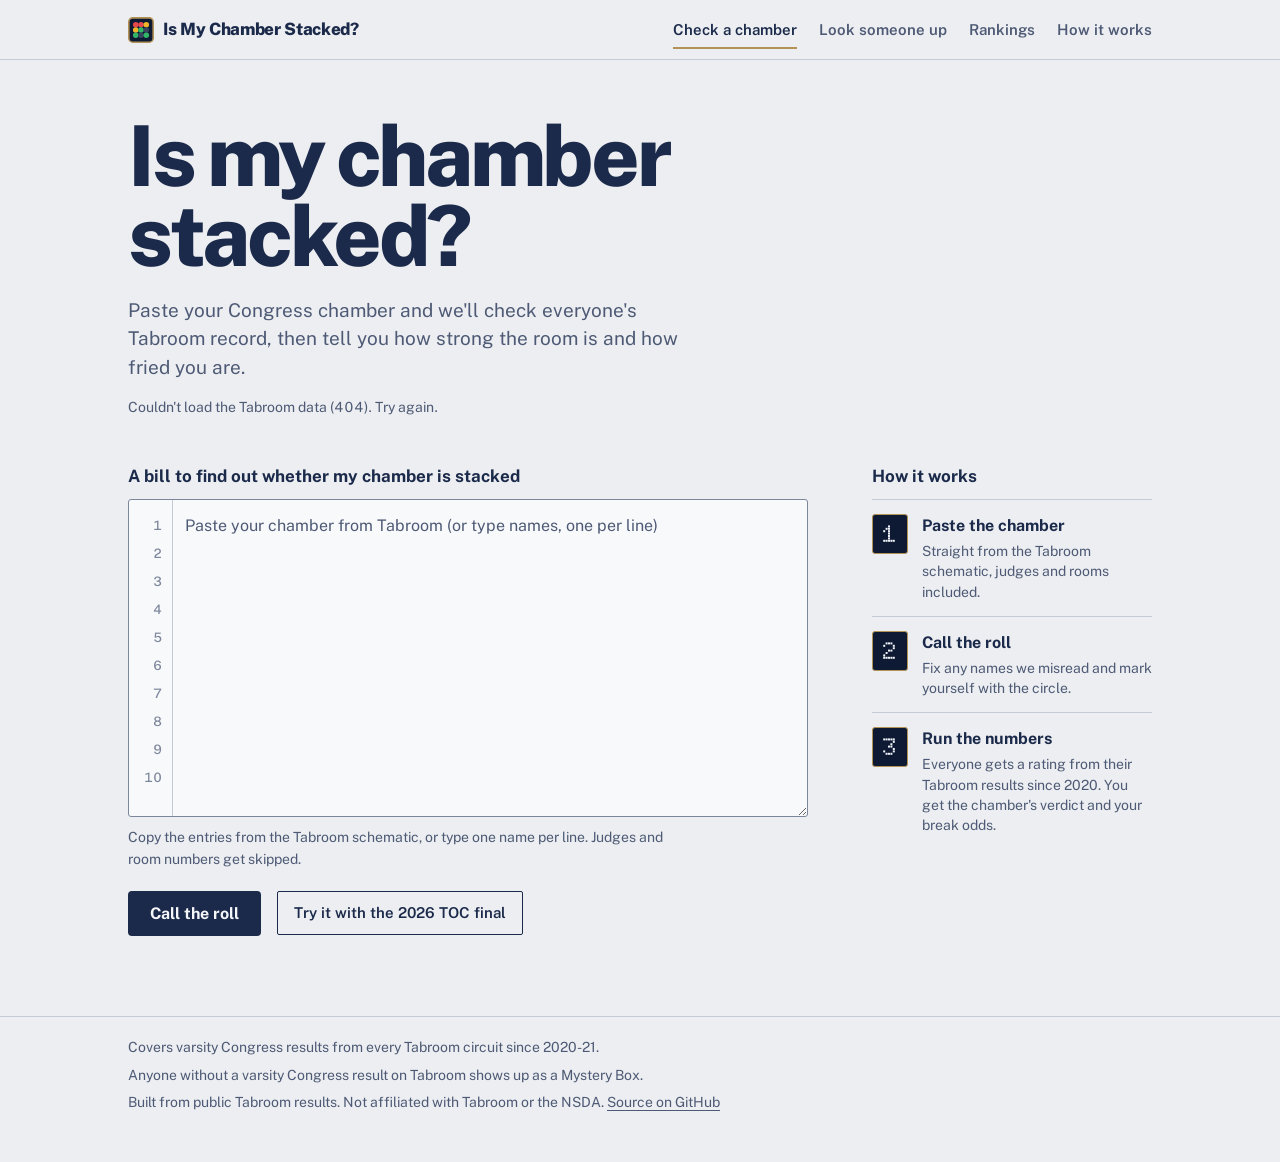
==== commit 14c7ae65: "Show the product on the home page and fix review findings Home hero gets a live example board; the s" ====
--- a/index.html
+++ b/index.html
@@ -37,8 +37,8 @@
     <a class="mark" href="#/"><img src="assets/favicon.svg" alt="" width="26" height="26">Is My Chamber Stacked?</a>
     <nav aria-label="Main">
       <ul class="nav">
-        <li><a href="#/" data-route="">Check a chamber</a></li>
-        <li><a href="#/lookup" data-route="lookup">Look someone up</a></li>
+        <li><a href="#/" data-route="">Check<span class="nav-x"> a chamber</span></a></li>
+        <li><a href="#/lookup" data-route="lookup">Look<span class="nav-x"> someone</span> up</a></li>
         <li><a href="#/rankings" data-route="rankings">Rankings</a></li>
         <li><a href="#/about" data-route="about">How it works</a></li>
       </ul>
--- a/assets/style.css
+++ b/assets/style.css
@@ -77,6 +77,10 @@
 .nav a { display: block; padding: .5rem 0 .375rem; color: var(--ink-2); text-decoration: none; border-bottom: 2px solid transparent; }
 .nav a:hover { color: var(--ink); }
 .nav a[aria-current="page"] { color: var(--ink); border-bottom-color: var(--brass); }
+@media (max-width: 30rem) {
+  .nav { gap: 0 1rem; }
+  .nav-x { position: absolute; width: 1px; height: 1px; overflow: hidden; clip-path: inset(50%); white-space: nowrap; }
+}
 
 /* Shared type and controls */
 .linkbtn { font: inherit; color: inherit; background: none; border: 0; padding: 0; text-decoration: underline; text-underline-offset: .2em; text-decoration-thickness: 1px; cursor: pointer; }
@@ -109,17 +113,25 @@
 .led::before { content: attr(data-ghost); color: var(--led-ghost); }
 
 /* Home: hero, bill draft, order of business */
+@media (min-width: 62rem) { .hero { display: grid; grid-template-columns: minmax(0, 1fr) 24rem; gap: 0 4rem; align-items: end; } }
+.teaser { display: none; padding: 1.5rem 1.75rem 1.75rem; margin: 1.5rem 0 .5rem; }
+@media (min-width: 62rem) { .teaser { display: block; } }
+.teaser-h { font-size: .875rem; color: var(--board-ink-2); margin-bottom: 1rem; }
+.teaser .verdict-label { margin-top: 1rem; }
+.teaser .btn-line { margin-top: 1.25rem; color: var(--board-ink); border-color: var(--brass); }
+.teaser .btn-line:hover { background: var(--board-row); }
+.teaser .btn-line[disabled] { cursor: progress; }
 .dataline { margin-top: 1rem; font-size: .875rem; color: var(--ink-2); font-variant-numeric: tabular-nums; max-width: 62ch; }
 .home-grid { display: grid; grid-template-columns: minmax(0, 1fr); gap: 2.5rem 4rem; margin-top: 2.75rem; }
 @media (min-width: 62rem) { .home-grid { grid-template-columns: minmax(0, 1fr) 17.5rem; align-items: start; } }
 .bill { max-width: 50rem; }
 .bill-title, .order-h { font-weight: 700; font-size: 1.0625rem; letter-spacing: 0; line-height: 1.55; margin: 0 0 .625rem; }
-.draft { display: flex; background: var(--sheet); border: 1px solid var(--rule); border-radius: 3px; }
+.draft { display: flex; background: var(--sheet); border: 1px solid var(--ink-3); border-radius: 3px; }
 .draft:focus-within { outline: 3px solid var(--focus); outline-offset: 2px; }
 .gutter { margin: 0; padding: .75rem .625rem .75rem .5rem; min-width: 2.75rem; text-align: right; border-right: 1px solid var(--rule); color: var(--ink-3); font: 500 .8125rem/1.75rem "Public Sans", system-ui, sans-serif; font-variant-numeric: tabular-nums; overflow: hidden; user-select: none; contain: size; }
 .draft textarea { flex: 1; min-width: 0; height: calc(10 * 1.75rem + 1.5rem + 12px); padding: .75rem; border: 0; background: transparent; color: inherit; font: 400 1rem/1.75rem "Public Sans", system-ui, sans-serif; resize: vertical; white-space: pre; overflow: auto; }
 .draft textarea:focus { outline: none; }
-.draft textarea::placeholder { color: var(--ink-3); }
+::placeholder { color: var(--ink-2); opacity: 1; }
 .hint { font-size: .875rem; color: var(--ink-2); margin-top: .625rem; max-width: 62ch; }
 .bill .err { flex-basis: 100%; }
 .bill .err:empty { display: none; }
@@ -149,7 +161,7 @@
 .chip-x { flex: none; width: 1.75rem; height: 1.75rem; border: 0; border-radius: 2px; background: none; color: var(--ink-2); font: 400 1.25rem/1 "Public Sans", system-ui, sans-serif; cursor: pointer; }
 .chip-x:hover { background: var(--page); color: var(--ink); }
 .add { display: flex; flex-wrap: wrap; gap: .5rem; margin-top: 1rem; align-items: center; }
-.add input, .adv input { font: 400 1rem/1.3 "Public Sans", system-ui, sans-serif; padding: .5rem .625rem; border: 1px solid var(--rule); border-radius: 2px; background: var(--chip); color: var(--ink); }
+.add input, .adv input { font: 400 1rem/1.3 "Public Sans", system-ui, sans-serif; padding: .5rem .625rem; border: 1px solid var(--ink-3); border-radius: 2px; background: var(--chip); color: var(--ink); }
 .add input { width: 16rem; max-width: 100%; }
 .ignored { margin-top: 1rem; font-size: .875rem; color: var(--ink-2); }
 .ignored summary { cursor: pointer; }
@@ -167,7 +179,7 @@
 .share { margin-top: 1rem; max-width: 40rem; }
 .share label { display: block; font-size: .875rem; font-weight: 600; margin-bottom: .375rem; }
 .share-row { display: flex; gap: .5rem; }
-.share input { flex: 1; min-width: 0; font: 400 .875rem/1.3 "Public Sans", system-ui, sans-serif; padding: .5rem .625rem; border: 1px solid var(--rule); border-radius: 2px; background: var(--sheet); color: var(--ink); }
+.share input { flex: 1; min-width: 0; font: 400 .875rem/1.3 "Public Sans", system-ui, sans-serif; padding: .5rem .625rem; border: 1px solid var(--ink-3); border-radius: 2px; background: var(--sheet); color: var(--ink); }
 .share-msg { margin-top: .5rem; font-size: .875rem; font-weight: 600; }
 .share-msg:empty { display: none; }
 .who-link { text-decoration: underline; text-decoration-color: var(--brass); text-decoration-thickness: 1px; text-underline-offset: .22em; }
@@ -245,7 +257,7 @@
 .dist { margin: 2.25rem 0 0; max-width: 52rem; }
 .dist-title { font-size: 1.3125rem; font-weight: 750; letter-spacing: -.015em; line-height: 1.25; }
 .dist-cap { margin-top: .25rem; font-size: .875rem; color: var(--ink-2); max-width: 62ch; }
-.dist-chart { position: relative; margin-top: 1.25rem; padding-top: 2.75rem; }
+.dist-chart { position: relative; margin-top: 1.25rem; padding-top: 3.875rem; }
 .dist-regions { position: absolute; top: 0; left: 0; right: 0; height: 2.5rem; }
 .dist-regions span { position: absolute; display: flex; align-items: center; gap: .3125rem; font-size: .75rem; line-height: 1.25rem; color: var(--ink-2); white-space: nowrap; transform: translateX(-50%); }
 .dist-regions .first, .dist-regions .last { transform: none; }
@@ -257,11 +269,11 @@
 .dist-plot { position: relative; height: 9rem; border-bottom: 1px solid var(--ink-3); }
 .dist-bars { display: flex; height: 100%; }
 .dist-bars span { flex: 1; min-width: 0; margin: 0 1px; display: flex; align-items: flex-end; }
-.dist-bars b { display: block; width: 100%; background: var(--ink-3); border-radius: 3px 3px 0 0; }
-.dist-bars span:hover b { background: var(--ink-2); }
-.dist-bars .is-me b, .dist-bars .is-me:hover b { background: var(--ink); }
+.dist-bars b { display: block; width: 100%; background: var(--ink-2); border-radius: 3px 3px 0 0; }
+.dist-bars span:hover b, .dist-bars .is-me b { background: var(--ink); }
 .dist-cut { position: absolute; z-index: 1; top: 2.75rem; bottom: 2.75rem; width: 1px; background: var(--ink-2); pointer-events: none; }
-.dist-me { position: absolute; top: 2.75rem; bottom: 1.25rem; width: 2px; margin-left: -1px; background: var(--ink); }
+.dist-cut::before { content: attr(data-v); position: absolute; top: 0; left: 50%; transform: translateX(-50%); padding: 0 .1875rem .125rem; background: var(--page); font: 700 .6875rem/1 "Public Sans", system-ui, sans-serif; color: var(--ink); font-variant-numeric: tabular-nums; }
+.dist-me { position: absolute; top: 3.875rem; bottom: 1.25rem; width: 2px; margin-left: -1px; background: var(--ink); }
 .dist-axis, .dist-you { position: relative; height: 1.375rem; font-size: .75rem; color: var(--ink-2); font-variant-numeric: tabular-nums; }
 .dist-axis span { position: absolute; top: .25rem; transform: translateX(-50%); line-height: 1; }
 .dist-axis span:first-child { transform: none; }
@@ -309,6 +321,8 @@
 
 /* Individual highlights: ledger */
 .ledger { margin-top: 1.25rem; border-top: 2px solid var(--ink); }
+.more > summary { cursor: pointer; padding: 1rem 0; font-weight: 700; border-bottom: 1px solid var(--rule); }
+.sample-note { margin-top: .75rem; }
 .entry { display: grid; grid-template-columns: 15rem minmax(0, 1fr); gap: .75rem 2.5rem; padding: 1.5rem 0; border-bottom: 1px solid var(--rule); }
 .entry h3 { font-size: 1.3125rem; font-weight: 750; letter-spacing: -.015em; line-height: 1.2; margin: 0; overflow-wrap: anywhere; }
 .entry-side .school { font-size: .875rem; color: var(--ink-2); margin-top: .125rem; overflow-wrap: anywhere; }
--- a/assets/pages.css
+++ b/assets/pages.css
@@ -8,8 +8,7 @@
 .lk-search.is-big { margin-top: 2.75rem; }
 .lk-label { display: block; font-weight: 700; font-size: 1.0625rem; margin-bottom: .625rem; }
 .lk-field { display: flex; gap: .5rem; }
-.lk-input { flex: 1; min-width: 0; font: 400 1.0625rem/1.4 "Public Sans", system-ui, sans-serif; padding: .75rem .875rem; border: 1px solid var(--rule); border-radius: 3px; background: var(--sheet); color: var(--ink); }
-.lk-input::placeholder { color: var(--ink-3); }
+.lk-input { flex: 1; min-width: 0; font: 400 1.0625rem/1.4 "Public Sans", system-ui, sans-serif; padding: .75rem .875rem; border: 1px solid var(--ink-3); border-radius: 3px; background: var(--sheet); color: var(--ink); }
 .lk-search:not(.is-big) .lk-input { font-size: 1rem; padding: .5625rem .75rem; }
 .lk-search:not(.is-big) .btn { padding: .625rem 1rem; }
 .lk-list { position: absolute; z-index: 5; left: 0; right: 0; top: calc(100% + 4px); max-height: 21rem; overflow: auto; list-style: none; margin: 0; padding: .25rem 0; background: var(--sheet); border: 1px solid var(--ink-3); border-radius: 3px; box-shadow: 0 8px 24px rgba(14, 26, 51, .16); }
@@ -86,7 +85,7 @@
 .roll-desc { margin-top: 1rem; color: var(--ink-2); max-width: 62ch; }
 .roll-tools { display: flex; flex-wrap: wrap; align-items: center; gap: .5rem 1rem; margin-top: 1.75rem; }
 .roll-tools label { font-weight: 600; }
-.roll-f { width: 17rem; max-width: 100%; font: 400 1rem/1.3 "Public Sans", system-ui, sans-serif; padding: .5rem .625rem; border: 1px solid var(--rule); border-radius: 2px; background: var(--chip); color: var(--ink); }
+.roll-f { width: 17rem; max-width: 100%; font: 400 1rem/1.3 "Public Sans", system-ui, sans-serif; padding: .5rem .625rem; border: 1px solid var(--ink-3); border-radius: 2px; background: var(--chip); color: var(--ink); }
 .roll-count { font-size: .875rem; color: var(--ink-2); font-variant-numeric: tabular-nums; }
 .roll .roll-rk { width: 3.25rem; font: 800 1.375rem/1 "Doto", ui-monospace, monospace; color: var(--ink); }
 .roll-who { display: flex; align-items: flex-start; gap: .75rem; }
@@ -116,10 +115,10 @@
 .ab-grid { display: grid; grid-template-columns: repeat(auto-fit, minmax(min(18rem, 100%), 1fr)); gap: 1.75rem 2.5rem; align-items: start; }
 .ab-tbl { width: 100%; border-collapse: collapse; font-variant-numeric: tabular-nums; }
 .ab-tbl caption { text-align: left; font-weight: 750; padding-bottom: .375rem; }
-.ab-tbl th, .ab-tbl td { padding: .3125rem .75rem .3125rem 0; border-bottom: 1px solid var(--rule); text-align: left; font-weight: 400; white-space: nowrap; }
+.ab-tbl th, .ab-tbl td { padding: .3125rem .75rem .3125rem 0; border-bottom: 1px solid var(--rule); text-align: left; font-weight: 400; }
 .ab-tbl th:last-child, .ab-tbl td:last-child { padding-right: 0; }
 .ab-tbl thead th { font-size: .75rem; font-weight: 600; color: var(--ink-2); border-bottom-color: var(--ink); }
-.ab-tbl .is-num { text-align: right; }
+.ab-tbl .is-num { text-align: right; white-space: nowrap; }
 .ab-tbl tbody th { font-weight: 600; }
 .ab-bands { max-width: 32rem; }
 .ab-bands .light { vertical-align: -.0625rem; }
